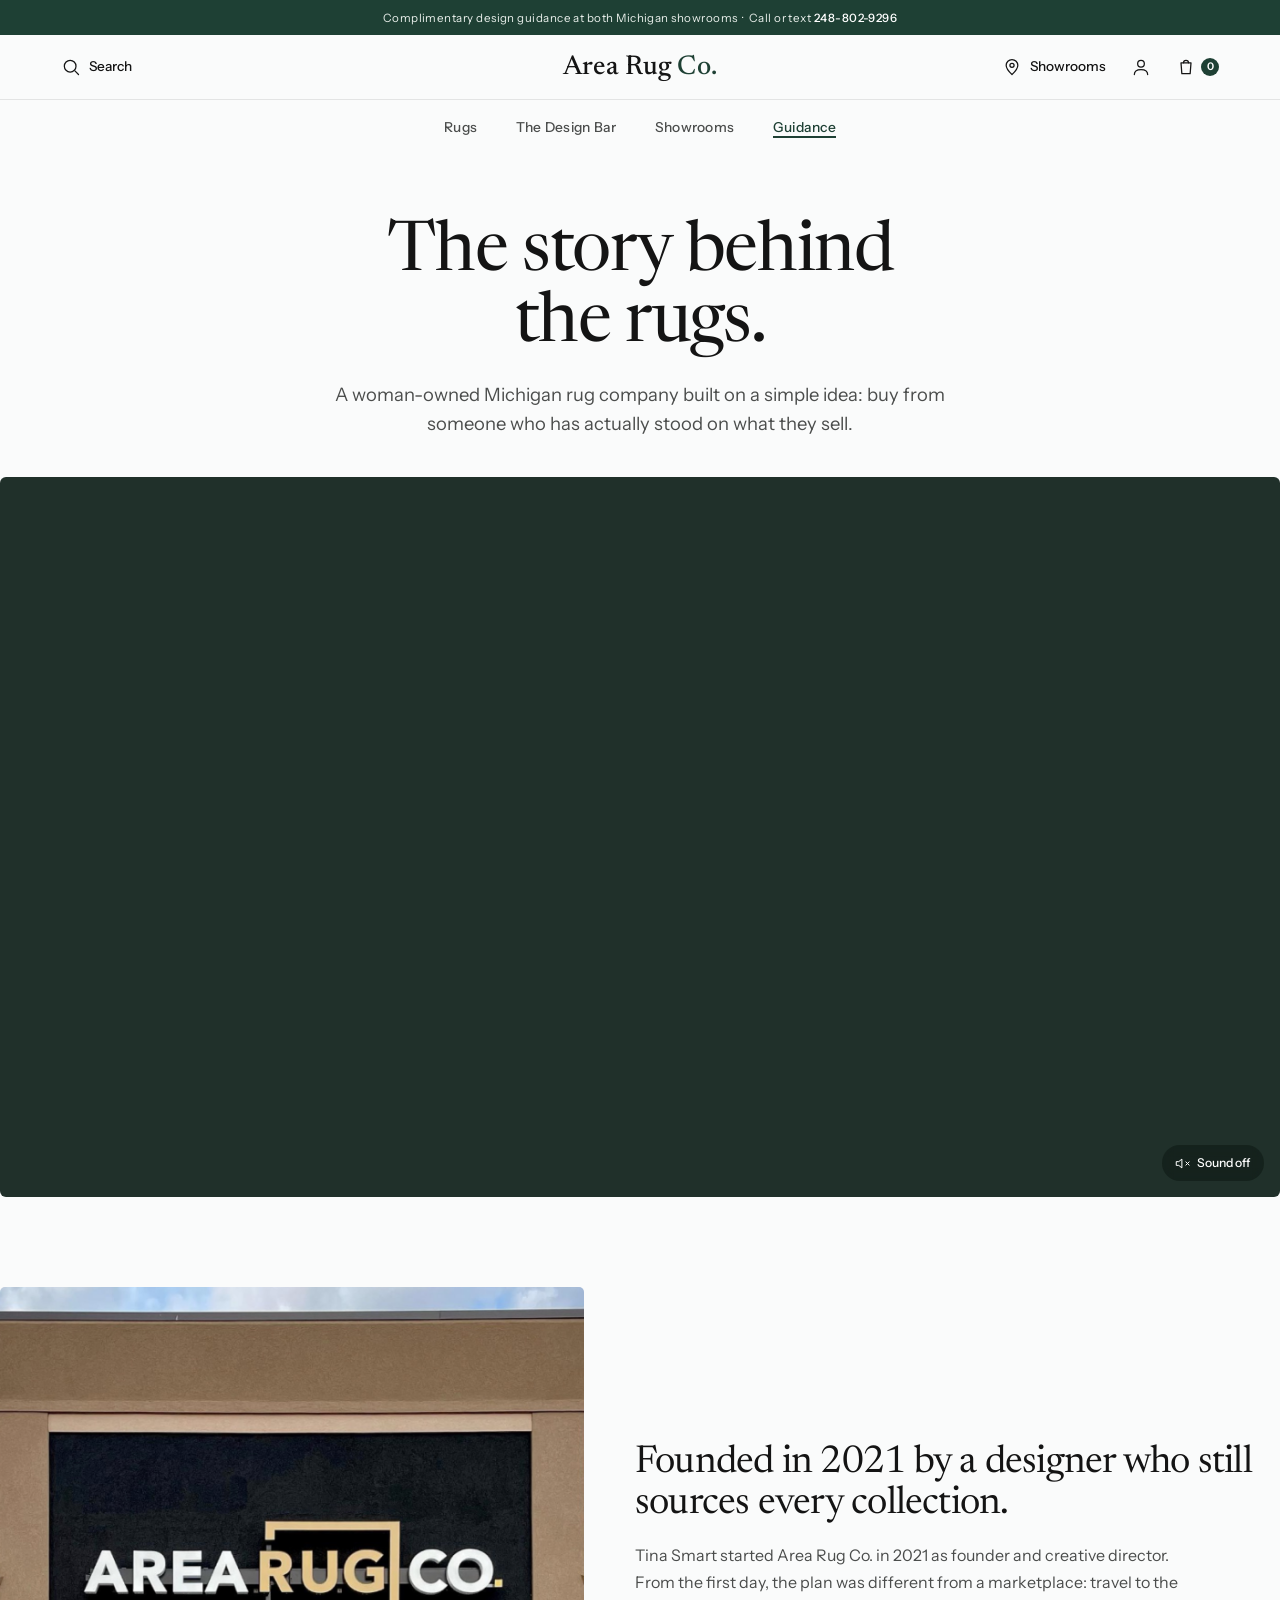
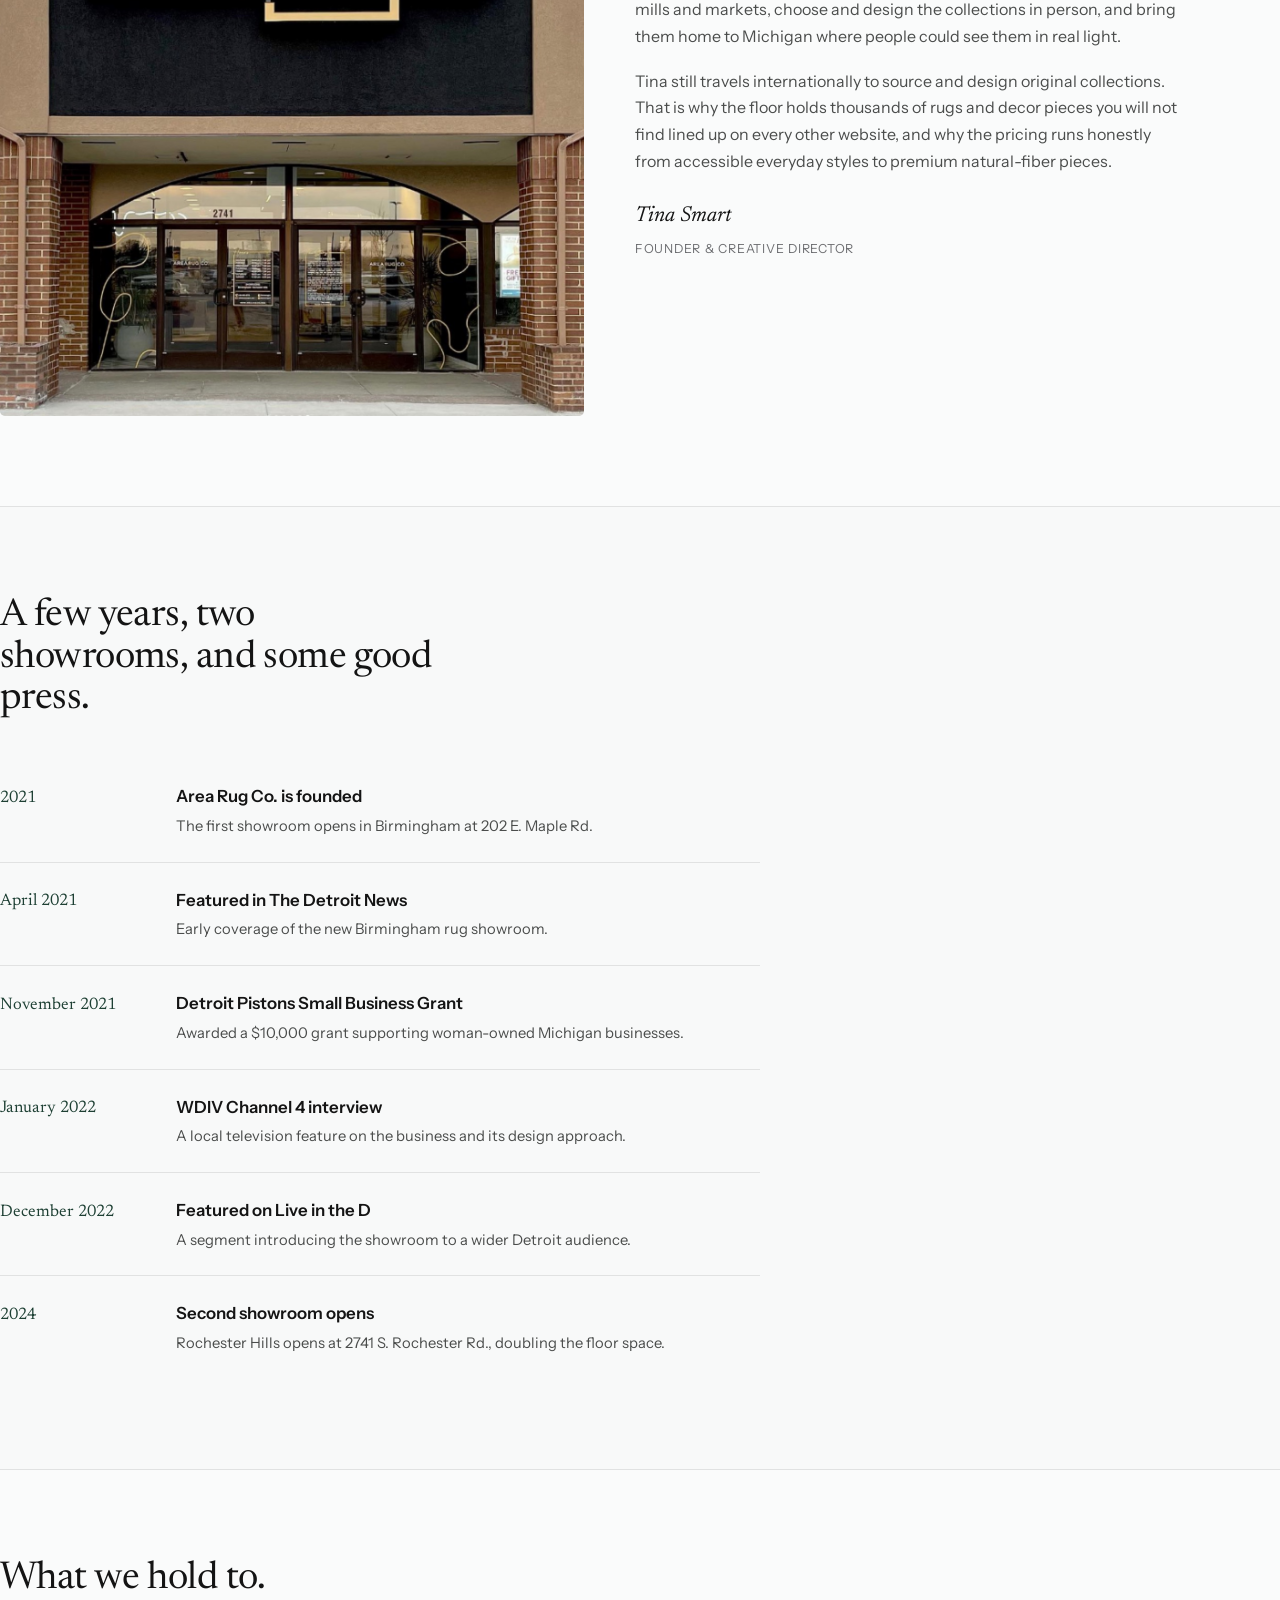
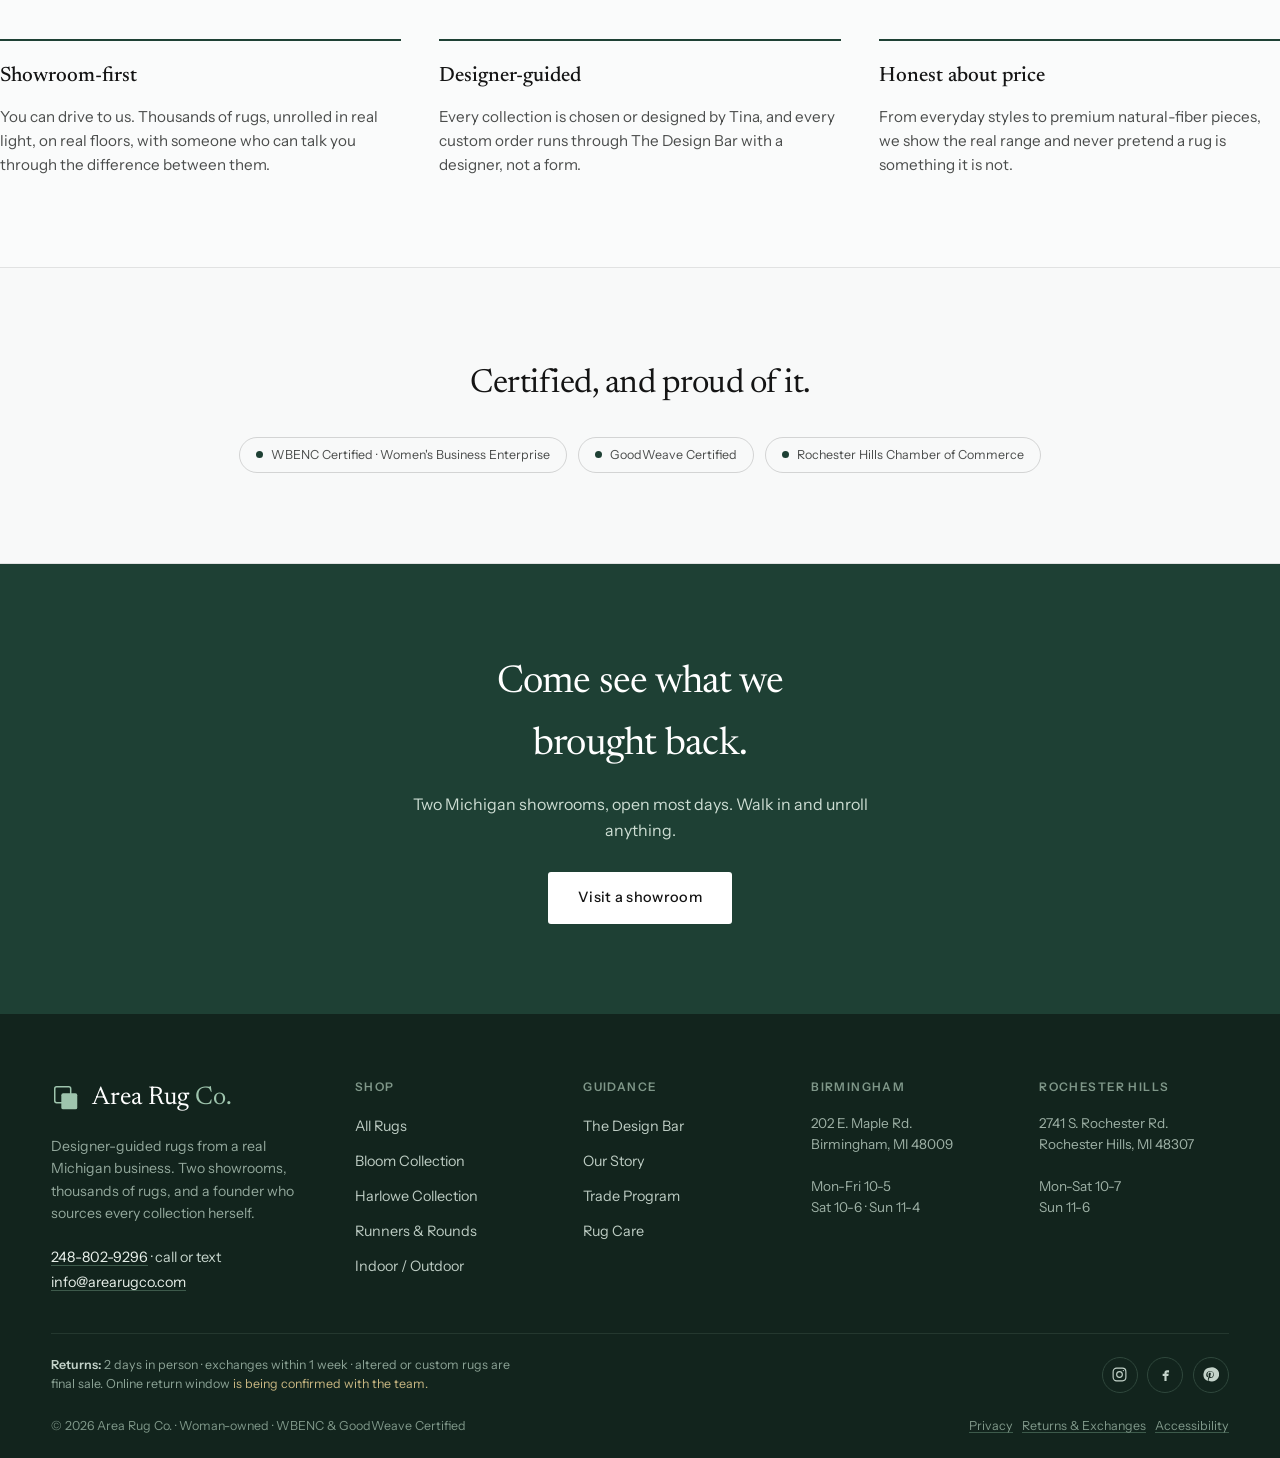
==== about.html @ 82db10f7 "Area Rug Co. website prototype: homepage, product, about, showrooms + cart drawer Co-Authored-By: Cl" ====
<!DOCTYPE html>
<html lang="en">
<head>
<meta charset="UTF-8" />
<meta name="viewport" content="width=device-width, initial-scale=1.0" />
<title>Our story · Area Rug Co.</title>
<meta name="description" content="Area Rug Co. was founded in 2021 by Tina Smart, who travels internationally to source and design original rug collections for two Michigan showrooms. Woman-owned, WBENC and GoodWeave certified." />
<link rel="preconnect" href="https://fonts.googleapis.com" />
<link rel="preconnect" href="https://fonts.gstatic.com" crossorigin />
<link href="https://fonts.googleapis.com/css2?family=Instrument+Sans:wght@400;500;600&family=Newsreader:ital,opsz,wght@0,6..72,300;0,6..72,400;0,6..72,500;1,6..72,400;1,6..72,500&display=swap" rel="stylesheet" />
<link rel="stylesheet" href="assets/site.css" />
<style>
.about-hero{ text-align:center; padding:clamp(2.5rem,5vw,4rem) 0 0; }
.about-hero h1{ font-family:var(--serif); font-weight:400; font-size:var(--fs-display); letter-spacing:-.02em; line-height:1.03; max-width:15ch; margin-inline:auto; }
.about-hero p{ color:var(--ink-70); font-size:1.15rem; margin:1.2rem auto 0; max-width:52ch; }
.about-hero-video{ position:relative; border-radius:6px; overflow:hidden; aspect-ratio:16/9; background:#20302a; margin-top:clamp(1.6rem,3vw,2.5rem); }
.about-hero-video video{ width:100%; height:100%; object-fit:cover; }
.story{ display:grid; grid-template-columns:.95fr 1.05fr; gap:clamp(1.5rem,4vw,4rem); align-items:center; }
.story-media{ border-radius:5px; overflow:hidden; aspect-ratio:4/5; background:var(--panel); }
.story-media img{ width:100%; height:100%; object-fit:cover; }
.story-copy h2{ font-family:var(--serif); font-weight:400; font-size:clamp(1.9rem,3vw,2.6rem); letter-spacing:-.02em; line-height:1.06; }
.story-copy p{ color:var(--ink-70); line-height:1.68; margin-top:1.1rem; max-width:50ch; }
.story-copy .sign{ font-family:var(--serif); font-style:italic; font-size:1.35rem; margin-top:1.5rem; }
.story-copy .sign small{ display:block; font-family:var(--sans); font-style:normal; font-size:.78rem; letter-spacing:.06em; text-transform:uppercase; color:var(--ink-55); margin-top:.35rem; }
.tl-section{ background:var(--paper); border-block:1px solid var(--rule); }
.timeline{ max-width:760px; }
.tl-item{ display:grid; grid-template-columns:150px 1fr; gap:1.6rem; padding:1.5rem 0; border-top:1px solid var(--rule); }
.tl-item:first-child{ border-top:0; }
.tl-date{ font-family:var(--serif); font-size:1.05rem; color:var(--accent); padding-top:.1rem; }
.tl-body h3{ font-size:1.05rem; font-weight:600; }
.tl-body p{ color:var(--ink-70); font-size:.92rem; margin-top:.3rem; line-height:1.55; }
.values{ display:grid; grid-template-columns:repeat(3,1fr); gap:clamp(1.5rem,3vw,3rem); }
.value h3{ font-family:var(--serif); font-weight:500; font-size:1.3rem; padding-top:1.2rem; border-top:2px solid var(--accent); }
.value p{ color:var(--ink-70); margin-top:.7rem; font-size:.95rem; line-height:1.6; }
.certs-band{ text-align:center; }
.certs-band h2{ font-family:var(--serif); font-weight:400; font-size:clamp(1.6rem,2.6vw,2.1rem); letter-spacing:-.015em; }
.about-cta{ background:var(--accent); color:#eaf0ec; text-align:center; }
.about-cta h2{ font-family:var(--serif); font-weight:400; color:#fff; font-size:clamp(1.9rem,3vw,2.6rem); letter-spacing:-.02em; max-width:18ch; margin:0 auto; }
.about-cta p{ color:#cdddd3; margin:1rem auto 1.8rem; max-width:44ch; }
@media (max-width:1000px){
  .story{ grid-template-columns:1fr; }
  .story-media{ aspect-ratio:16/11; }
  .values{ grid-template-columns:1fr; gap:1.8rem; }
  .tl-item{ grid-template-columns:110px 1fr; gap:1rem; }
}
</style>
</head>
<body>

<div class="util-bar">
  Complimentary design guidance at both Michigan showrooms &nbsp;·&nbsp; Call or text <strong>248-802-9296</strong>
</div>

<header class="site-header" id="header">
  <div class="header-inner">
    <div class="header-left">
      <button class="hamburger ico-btn" aria-label="Open menu" id="hamburger"><svg class="icon" viewBox="0 0 24 24"><path d="M3 6h18M3 12h18M3 18h18"/></svg></button>
      <button class="ico-btn" id="searchToggle" aria-label="Search"><svg class="icon" viewBox="0 0 24 24"><circle cx="11" cy="11" r="7"/><path d="M21 21l-4.3-4.3"/></svg><span class="lbl">Search</span></button>
    </div>
    <a href="index.html" class="wordmark">Area Rug&nbsp;<span class="co">Co.</span></a>
    <div class="header-right">
      <a href="showrooms.html" class="ico-btn" aria-label="Showrooms"><svg class="icon" viewBox="0 0 24 24"><path d="M12 21s-7-6.2-7-11a7 7 0 0114 0c0 4.8-7 11-7 11z"/><circle cx="12" cy="10" r="2.5"/></svg><span class="lbl">Showrooms</span></a>
      <button class="ico-btn" aria-label="Account"><svg class="icon" viewBox="0 0 24 24"><circle cx="12" cy="8" r="4"/><path d="M4 21c0-4 3.6-6 8-6s8 2 8 6"/></svg></button>
      <button class="ico-btn cart-btn" id="cartToggle" aria-label="Cart"><svg class="icon" viewBox="0 0 24 24"><path d="M6 7h12l-1 13H7L6 7z"/><path d="M9 7a3 3 0 016 0"/></svg><span class="count">0</span></button>
    </div>
  </div>
  <nav class="primary-nav" id="primaryNav" aria-label="Primary">
    <ul>
      <li><a href="product.html">Rugs</a></li>
      <li><a href="index.html#designbar">The Design Bar</a></li>
      <li><a href="showrooms.html">Showrooms</a></li>
      <li><a href="about.html" class="is-active">Guidance</a></li>
    </ul>
  </nav>
</header>

<!-- ===================== ABOUT HERO + BRAND STORY VIDEO ===================== -->
<section class="wrap about-hero">
  <h1>The story behind the rugs.</h1>
  <p>A woman-owned Michigan rug company built on a simple idea: buy from someone who has actually stood on what they sell.</p>
  <div class="about-hero-video reveal">
    <video src="assets/video/area-rug-co-main.mp4" autoplay muted loop playsinline id="storyVideo"></video>
    <button class="v-unmute" data-video="storyVideo">
      <svg viewBox="0 0 24 24"><path d="M11 5L6 9H2v6h4l5 4V5z"/><path d="M23 9l-6 6M17 9l6 6"/></svg>
      <span class="t">Sound off</span>
    </button>
  </div>
</section>

<!-- ===================== STORY ===================== -->
<section class="sec wrap">
  <div class="story">
    <div class="story-media reveal"><img src="assets/img/storefront-rochester.jpg" alt="The Area Rug Co. showroom in Rochester Hills" /></div>
    <div class="story-copy reveal">
      <h2>Founded in 2021 by a designer who still sources every collection.</h2>
      <p>Tina Smart started Area Rug Co. in 2021 as founder and creative director. From the first day, the plan was different from a marketplace: travel to the mills and markets, choose and design the collections in person, and bring them home to Michigan where people could see them in real light.</p>
      <p>Tina still travels internationally to source and design original collections. That is why the floor holds thousands of rugs and decor pieces you will not find lined up on every other website, and why the pricing runs honestly from accessible everyday styles to premium natural-fiber pieces.</p>
      <div class="sign">Tina Smart<small>Founder &amp; Creative Director</small></div>
    </div>
  </div>
</section>

<!-- ===================== TIMELINE ===================== -->
<section class="tl-section">
  <div class="wrap sec">
    <div class="sec-head reveal"><div><h2 class="serif">A few years, two showrooms, and some good press.</h2></div></div>
    <div class="timeline reveal">
      <div class="tl-item"><div class="tl-date">2021</div><div class="tl-body"><h3>Area Rug Co. is founded</h3><p>The first showroom opens in Birmingham at 202 E. Maple Rd.</p></div></div>
      <div class="tl-item"><div class="tl-date">April 2021</div><div class="tl-body"><h3>Featured in The Detroit News</h3><p>Early coverage of the new Birmingham rug showroom.</p></div></div>
      <div class="tl-item"><div class="tl-date">November 2021</div><div class="tl-body"><h3>Detroit Pistons Small Business Grant</h3><p>Awarded a $10,000 grant supporting woman-owned Michigan businesses.</p></div></div>
      <div class="tl-item"><div class="tl-date">January 2022</div><div class="tl-body"><h3>WDIV Channel 4 interview</h3><p>A local television feature on the business and its design approach.</p></div></div>
      <div class="tl-item"><div class="tl-date">December 2022</div><div class="tl-body"><h3>Featured on Live in the D</h3><p>A segment introducing the showroom to a wider Detroit audience.</p></div></div>
      <div class="tl-item"><div class="tl-date">2024</div><div class="tl-body"><h3>Second showroom opens</h3><p>Rochester Hills opens at 2741 S. Rochester Rd., doubling the floor space.</p></div></div>
    </div>
  </div>
</section>

<!-- ===================== VALUES ===================== -->
<section class="sec wrap">
  <div class="sec-head reveal"><div><h2 class="serif">What we hold to.</h2></div></div>
  <div class="values reveal">
    <div class="value">
      <h3>Showroom-first</h3>
      <p>You can drive to us. Thousands of rugs, unrolled in real light, on real floors, with someone who can talk you through the difference between them.</p>
    </div>
    <div class="value">
      <h3>Designer-guided</h3>
      <p>Every collection is chosen or designed by Tina, and every custom order runs through The Design Bar with a designer, not a form.</p>
    </div>
    <div class="value">
      <h3>Honest about price</h3>
      <p>From everyday styles to premium natural-fiber pieces, we show the real range and never pretend a rug is something it is not.</p>
    </div>
  </div>
</section>

<!-- ===================== CERTIFICATIONS ===================== -->
<section class="press">
  <div class="wrap sec certs-band">
    <h2 class="reveal">Certified, and proud of it.</h2>
    <div class="certs reveal" style="margin-top:1.6rem;">
      <span class="cert"><span class="dot"></span>WBENC Certified · Women's Business Enterprise</span>
      <span class="cert"><span class="dot"></span>GoodWeave Certified</span>
      <span class="cert"><span class="dot"></span>Rochester Hills Chamber of Commerce</span>
    </div>
  </div>
</section>

<!-- ===================== CTA ===================== -->
<section class="about-cta">
  <div class="wrap sec">
    <h2 class="reveal">Come see what we brought back.</h2>
    <p class="reveal">Two Michigan showrooms, open most days. Walk in and unroll anything.</p>
    <a href="showrooms.html" class="btn btn-onphoto reveal">Visit a showroom</a>
  </div>
</section>

<!-- ===================== FOOTER ===================== -->
<footer class="site-footer">
  <div class="wrap">
    <div class="foot-top">
      <div class="foot-brand">
        <div class="mark-lock">
          <svg width="30" height="30" viewBox="0 0 32 32" aria-hidden="true"><rect x="4" y="4" width="17" height="17" rx="2" fill="none" stroke="#9ec4ad" stroke-width="1.6"/><rect x="11" y="11" width="17" height="17" rx="2" fill="#9ec4ad"/></svg>
          <span class="fw">Area Rug <span class="co">Co.</span></span>
        </div>
        <p>Designer-guided rugs from a real Michigan business. Two showrooms, thousands of rugs, and a founder who sources every collection herself.</p>
        <div class="foot-contact">
          <a href="tel:2488029296">248-802-9296</a> · call or text<br />
          <a href="mailto:info@arearugco.com">info@arearugco.com</a>
        </div>
      </div>
      <div class="foot-col">
        <h4>Shop</h4>
        <ul>
          <li><a href="product.html">All Rugs</a></li>
          <li><a href="product.html">Bloom Collection</a></li>
          <li><a href="product.html">Harlowe Collection</a></li>
          <li><a href="product.html">Runners &amp; Rounds</a></li>
          <li><a href="product.html">Indoor / Outdoor</a></li>
        </ul>
      </div>
      <div class="foot-col">
        <h4>Guidance</h4>
        <ul>
          <li><a href="index.html#designbar">The Design Bar</a></li>
          <li><a href="about.html">Our Story</a></li>
          <li><a href="showrooms.html">Trade Program</a></li>
          <li><a href="product.html#care">Rug Care</a></li>
        </ul>
      </div>
      <div class="foot-col">
        <h4>Birmingham</h4>
        <p class="foot-addr">202 E. Maple Rd.<br />Birmingham, MI 48009<br /><br />Mon-Fri 10-5<br />Sat 10-6 · Sun 11-4</p>
      </div>
      <div class="foot-col">
        <h4>Rochester Hills</h4>
        <p class="foot-addr">2741 S. Rochester Rd.<br />Rochester Hills, MI 48307<br /><br />Mon-Sat 10-7<br />Sun 11-6</p>
      </div>
    </div>
    <div class="foot-bottom">
      <p class="foot-returns"><b style="color:#c4d3ca;font-weight:600;">Returns:</b> 2 days in person · exchanges within 1 week · altered or custom rugs are final sale. Online return window <span class="todo">is being confirmed with the team.</span></p>
      <div class="foot-social">
        <a href="#" aria-label="Instagram"><svg viewBox="0 0 24 24" fill="none" stroke="currentColor" stroke-width="1.6"><rect x="3" y="3" width="18" height="18" rx="5"/><circle cx="12" cy="12" r="4"/><circle cx="17.5" cy="6.5" r="1" fill="currentColor" stroke="none"/></svg></a>
        <a href="#" aria-label="Facebook"><svg viewBox="0 0 24 24" fill="currentColor"><path d="M14 9h3V6h-3c-2 0-3.5 1.5-3.5 3.5V11H8v3h2.5v7h3v-7H16l.5-3h-3V9.8c0-.5.3-.8.8-.8z"/></svg></a>
        <a href="#" aria-label="Pinterest"><svg viewBox="0 0 24 24" fill="currentColor"><path d="M12 2a10 10 0 00-3.6 19.3c-.1-.8-.1-2 0-2.9l1.2-5s-.3-.6-.3-1.5c0-1.4.8-2.4 1.8-2.4.9 0 1.3.6 1.3 1.4 0 .9-.5 2.1-.8 3.3-.2.9.5 1.7 1.4 1.7 1.7 0 2.9-2.2 2.9-4.7 0-1.9-1.3-3.4-3.7-3.4a4.3 4.3 0 00-4.5 4.3c0 .9.3 1.5.7 2 .2.2.2.3.1.5l-.2.9c-.1.3-.3.4-.6.2-1.1-.5-1.7-1.9-1.7-3.1 0-2.5 1.9-5.5 5.7-5.5 3 0 5 2.2 5 4.6 0 3.1-1.7 5.4-4.3 5.4-.9 0-1.7-.5-1.9-1l-.5 2c-.2.8-.7 1.7-1 2.2A10 10 0 1012 2z"/></svg></a>
      </div>
    </div>
    <div class="foot-bottom" style="border-top:0;padding-top:0;">
      <p class="foot-legal">© 2026 Area Rug Co. · Woman-owned · WBENC &amp; GoodWeave Certified</p>
      <p class="foot-legal"><a href="#" style="box-shadow:inset 0 -1px 0 #3d5a4b;">Privacy</a> &nbsp; <a href="#" style="box-shadow:inset 0 -1px 0 #3d5a4b;">Returns &amp; Exchanges</a> &nbsp; <a href="#" style="box-shadow:inset 0 -1px 0 #3d5a4b;">Accessibility</a></p>
    </div>
  </div>
</footer>

<div class="search-bar" id="searchBar">
  <div class="search-inner">
    <svg class="icon" viewBox="0 0 24 24" style="width:24px;height:24px;"><circle cx="11" cy="11" r="7"/><path d="M21 21l-4.3-4.3"/></svg>
    <input type="search" placeholder="Search rugs, collections, sizes…" id="searchInput" />
    <button class="ico-btn" id="searchClose" aria-label="Close search"><svg class="icon" viewBox="0 0 24 24"><path d="M6 6l12 12M18 6L6 18"/></svg></button>
  </div>
</div>

<div class="overlay" id="overlay"></div>
<aside class="drawer" id="cartDrawer" aria-label="Cart">
  <div class="drawer-head">
    <h3>Your cart</h3>
    <button class="drawer-close" id="cartClose" aria-label="Close cart"><svg class="icon" viewBox="0 0 24 24"><path d="M6 6l12 12M18 6L6 18"/></svg></button>
  </div>
  <div class="drawer-body" id="cartBody">
    <div class="drawer-empty">
      <svg viewBox="0 0 24 24"><path d="M6 7h12l-1 13H7L6 7z"/><path d="M9 7a3 3 0 016 0"/></svg>
      <p>Your cart is empty.<br />Add a sample or start with the Design Bar.</p>
      <a href="product.html" class="btn btn-primary">Shop rugs</a>
    </div>
  </div>
</aside>

<script>
const header = document.getElementById('header');
addEventListener('scroll', () => header.classList.toggle('scrolled', scrollY > 8), { passive:true });

const reveals = document.querySelectorAll('.reveal');
if ('IntersectionObserver' in window) {
  const io = new IntersectionObserver((entries) => { entries.forEach(e => { if (e.isIntersecting){ e.target.classList.add('in'); io.unobserve(e.target); } }); }, { threshold:0.1, rootMargin:'0px 0px -6% 0px' });
  reveals.forEach(el => io.observe(el));
  setTimeout(() => reveals.forEach(el => el.classList.add('in')), 3500);
} else { reveals.forEach(el => el.classList.add('in')); }

document.querySelectorAll('.v-unmute').forEach(btn => {
  const vid = document.getElementById(btn.dataset.video);
  const label = btn.querySelector('.t');
  btn.addEventListener('click', () => {
    vid.muted = !vid.muted; if (!vid.muted) vid.play();
    label.textContent = vid.muted ? 'Sound off' : 'Sound on';
    btn.querySelector('svg').innerHTML = vid.muted
      ? '<path d="M11 5L6 9H2v6h4l5 4V5z"/><path d="M23 9l-6 6M17 9l6 6"/>'
      : '<path d="M11 5L6 9H2v6h4l5 4V5z"/><path d="M15.5 8.5a5 5 0 010 7M19 5a9 9 0 010 14"/>';
  });
});

const overlay = document.getElementById('overlay');
const cart = document.getElementById('cartDrawer');
const openCart = () => { cart.classList.add('open'); overlay.classList.add('open'); document.body.style.overflow='hidden'; };
const closeAll = () => { cart.classList.remove('open'); overlay.classList.remove('open'); document.body.style.overflow=''; };
document.getElementById('cartToggle').addEventListener('click', openCart);
document.getElementById('cartClose').addEventListener('click', closeAll);
overlay.addEventListener('click', closeAll);

const searchBar = document.getElementById('searchBar');
document.getElementById('searchToggle').addEventListener('click', () => { searchBar.classList.add('open'); setTimeout(()=>document.getElementById('searchInput').focus(),120); });
document.getElementById('searchClose').addEventListener('click', () => searchBar.classList.remove('open'));

const nav = document.getElementById('primaryNav');
document.getElementById('hamburger').addEventListener('click', () => nav.classList.toggle('open'));
nav.querySelectorAll('a').forEach(a => a.addEventListener('click', () => nav.classList.remove('open')));
addEventListener('keydown', e => { if (e.key === 'Escape'){ closeAll(); searchBar.classList.remove('open'); nav.classList.remove('open'); } });
</script>
</body>
</html>
---- assets/site.css ----
/* ============================================================
   AREA RUG CO. homepage prototype
   Structure cloned from ernestarugs.com; brand skin is pine green
   + Area Rug Co. real content. Static prototype (Shopify rebuild).
   ============================================================ */

:root{
  --primary: 20 20 20;            /* near-black text */
  --contrast: 250 250 249;
  --bg: #fafbfb;                  /* page ground */
  --paper: #f8f9f9;              /* alt section ground (vintagewhite) */
  --panel: #f0f5f7;              /* cool tinted panel */

  --accent: #1e4034;             /* PINE GREEN, the one locked accent */
  --accent-hover: #294f40;
  --accent-deep: #16302769;
  --accent-tint: #eef2ef;        /* pale pine wash */
  --accent-tint-2:#e4ebe6;

  --ink: #141414;
  --ink-80: #141414cc;
  --ink-70: #4b4d4c;
  --ink-55: #6d6e71;             /* muted meta */
  --rule: rgba(20,20,20,.10);
  --rule-2: rgba(20,20,20,.16);

  --serif: 'Newsreader', 'Iowan Old Style', Georgia, serif;
  --sans: 'Instrument Sans', -apple-system, BlinkMacSystemFont, 'Segoe UI', Roboto, sans-serif;

  --fs-fine: .75rem;
  --fs-copy: 1rem;
  --fs-lead: 1.125rem;
  --fs-heading: clamp(1.75rem, 3vw, 2.4rem);
  --fs-display: clamp(2.6rem, 5.4vw, 4.4rem);

  --nav-h: 4rem;
  --maxw: 1340px;
  --gut: clamp(1.15rem, 4vw, 3.25rem);
  --sec-y: clamp(3.5rem, 7vw, 6.5rem);
  --ease: cubic-bezier(.22,.61,.36,1);
}

*,*::before,*::after{ box-sizing:border-box; }
html{ -webkit-text-size-adjust:100%; scroll-behavior:smooth; }
body{
  margin:0;
  background:var(--bg);
  color:var(--ink);
  font-family:var(--sans);
  font-size:var(--fs-copy);
  line-height:1.6;
  -webkit-font-smoothing:antialiased;
  -moz-osx-font-smoothing:grayscale;
  overflow-x:hidden;
}
img,video{ display:block; max-width:100%; }
a{ color:inherit; text-decoration:none; }
button{ font:inherit; color:inherit; cursor:pointer; border:0; background:none; }
h1,h2,h3,p{ margin:0; }
::selection{ background:var(--accent); color:#fff; }
:focus-visible{ outline:2px solid var(--accent); outline-offset:3px; border-radius:2px; }
::-webkit-scrollbar{ width:11px; height:11px; }
::-webkit-scrollbar-thumb{ background:#c7cdca; border-radius:99px; border:3px solid var(--bg); }
::-webkit-scrollbar-thumb:hover{ background:var(--accent); }

.wrap{ width:100%; max-width:var(--maxw); margin-inline:auto; padding-inline:var(--gut); }
.serif{ font-family:var(--serif); font-weight:400; letter-spacing:-.01em; }
.muted{ color:var(--ink-55); }
.icon{ width:20px; height:20px; stroke:currentColor; stroke-width:1.5; fill:none; stroke-linecap:round; stroke-linejoin:round; }
.icon-sm{ width:16px; height:16px; }

/* ---------- Buttons ---------- */
.btn{
  display:inline-flex; align-items:center; justify-content:center; gap:.55rem;
  height:52px; padding:0 1.9rem;
  font-family:var(--sans); font-size:.9rem; font-weight:500; letter-spacing:.02em;
  border-radius:3px; transition:background .2s var(--ease), color .2s var(--ease), border-color .2s var(--ease), transform .12s var(--ease);
  white-space:nowrap;
}
.btn:active{ transform:translateY(1px); }
.btn-primary{ background:var(--accent); color:#f6f8f6; }
.btn-primary:hover{ background:var(--accent-hover); }
.btn-outline{ background:transparent; color:var(--ink); box-shadow:inset 0 0 0 1px var(--rule-2); }
.btn-outline:hover{ box-shadow:inset 0 0 0 1px var(--accent); color:var(--accent); }
.btn-onphoto{ background:#fff; color:var(--ink); }
.btn-onphoto:hover{ background:#f0f0ee; }
.btn-ghostphoto{ background:transparent; color:#fff; box-shadow:inset 0 0 0 1px rgba(255,255,255,.7); }
.btn-ghostphoto:hover{ background:rgba(255,255,255,.12); box-shadow:inset 0 0 0 1px #fff; }
.link-underline{
  display:inline-flex; align-items:center; gap:.4rem;
  font-weight:500; font-size:.9rem; color:var(--accent);
  padding-bottom:2px; box-shadow:inset 0 -1px 0 var(--accent); transition:gap .2s var(--ease);
}
.link-underline:hover{ gap:.7rem; }
.link-underline svg{ width:15px; height:15px; stroke:currentColor; stroke-width:1.6; fill:none; }

/* ---------- Utility bar ---------- */
.util-bar{
  background:var(--accent); color:#e9efeb;
  font-size:.72rem; letter-spacing:.04em; text-align:center;
  padding:.6rem var(--gut); line-height:1.4;
}
.util-bar strong{ color:#fff; font-weight:500; }
.util-bar a{ color:#fff; box-shadow:inset 0 -1px 0 rgba(255,255,255,.5); }

/* ---------- Header ---------- */
.site-header{ position:sticky; top:0; z-index:60; background:var(--bg); border-bottom:1px solid transparent; transition:box-shadow .25s var(--ease), border-color .25s var(--ease); }
.site-header.scrolled{ border-color:var(--rule); box-shadow:0 6px 24px -18px rgba(20,20,20,.5); }
.header-inner{
  display:grid; grid-template-columns:1fr auto 1fr; align-items:center;
  height:var(--nav-h); max-width:var(--maxw); margin-inline:auto; padding-inline:var(--gut);
}
.header-left,.header-right{ display:flex; align-items:center; }
.header-right{ justify-content:flex-end; gap:.35rem; }
.ico-btn{ display:inline-flex; align-items:center; gap:.5rem; padding:.55rem .6rem; border-radius:3px; color:var(--ink); font-size:.85rem; transition:background .18s var(--ease); }
.ico-btn:hover{ background:var(--accent-tint); }
.ico-btn .lbl{ font-weight:500; }
.cart-btn .count{
  min-width:18px; height:18px; padding:0 4px; border-radius:99px; background:var(--accent); color:#fff;
  font-size:.66rem; font-weight:600; display:inline-flex; align-items:center; justify-content:center; margin-left:-.15rem;
}
.wordmark{
  font-family:var(--serif); font-weight:500; letter-spacing:.005em;
  font-size:clamp(1.4rem, 2.2vw, 1.7rem); text-align:center; color:var(--ink); white-space:nowrap;
}
.wordmark .co{ color:var(--accent); }
.hamburger{ display:none; }

/* primary nav row */
.primary-nav{ border-top:1px solid var(--rule); }
.primary-nav ul{
  display:flex; justify-content:center; gap:clamp(1.4rem,3vw,2.9rem);
  list-style:none; margin:0; padding:.85rem var(--gut); max-width:var(--maxw); margin-inline:auto;
}
.primary-nav a{
  font-size:.86rem; font-weight:500; letter-spacing:.02em; color:var(--ink-70);
  padding-bottom:3px; position:relative; transition:color .18s var(--ease);
}
.primary-nav a::after{ content:""; position:absolute; left:0; right:100%; bottom:0; height:1.5px; background:var(--accent); transition:right .25s var(--ease); }
.primary-nav a:hover{ color:var(--accent); }
.primary-nav a:hover::after{ right:0; }
.primary-nav .is-active{ color:var(--accent); }
.primary-nav .is-active::after{ right:0; }

/* value strip */
.value-strip{ background:var(--paper); border-top:1px solid var(--rule); border-bottom:1px solid var(--rule); }
.value-strip p{ text-align:center; font-size:.76rem; letter-spacing:.06em; text-transform:uppercase; color:var(--ink-55); padding:.7rem var(--gut); }
.value-strip .dot{ color:var(--accent); margin:0 .5rem; }

/* ---------- Hero ---------- */
.hero{ position:relative; }
.hero-media{ position:relative; height:clamp(32rem, 84vh, 52rem); overflow:hidden; background:#20302a; }
.hero-media img{ width:100%; height:100%; object-fit:cover; object-position:center 55%; }
.hero-scrim{ position:absolute; inset:0; background:linear-gradient(90deg, rgba(14,24,20,.74) 0%, rgba(14,24,20,.46) 40%, rgba(14,24,20,.06) 72%); }
.hero-scrim.bottom{ background:linear-gradient(0deg, rgba(14,24,20,.6) 0%, rgba(14,24,20,0) 46%); }
.hero-content{ position:absolute; inset:0; display:flex; align-items:flex-end; }
.hero-inner{ max-width:var(--maxw); margin-inline:auto; width:100%; padding:var(--gut); padding-bottom:clamp(2.2rem,5vw,4rem); }
.hero h1{
  font-family:var(--serif); font-weight:400; color:#fff; font-size:var(--fs-display);
  line-height:1.02; letter-spacing:-.02em; max-width:15ch; text-wrap:balance;
}
.hero .sub{ color:#eef1ef; font-size:clamp(1rem,1.4vw,1.18rem); line-height:1.5; max-width:44ch; margin-top:1.15rem; }
.hero-ctas{ display:flex; flex-wrap:wrap; gap:.75rem; margin-top:1.9rem; }

/* ---------- Category shortcut row ---------- */
.cats{ padding:clamp(2rem,4vw,3.25rem) 0 clamp(1rem,2vw,1.5rem); }
.cats-track{ display:grid; grid-auto-flow:column; grid-auto-columns:minmax(150px,1fr); gap:clamp(.8rem,1.6vw,1.4rem); overflow-x:auto; scroll-snap-type:x mandatory; padding-bottom:.5rem; scrollbar-width:thin; }
.cat{ scroll-snap-align:start; }
.cat-thumb{ aspect-ratio:4/5; border-radius:4px; overflow:hidden; background:var(--accent-tint); position:relative; }
.cat-thumb img{ width:100%; height:100%; object-fit:cover; transition:transform .5s var(--ease); }
.cat:hover .cat-thumb img{ transform:scale(1.045); }
.cat-name{ margin-top:.7rem; font-size:.9rem; font-weight:500; letter-spacing:.01em; }
.cat-name .arrow{ color:var(--accent); margin-left:.25rem; opacity:0; transition:opacity .2s var(--ease),margin .2s var(--ease); }
.cat:hover .cat-name .arrow{ opacity:1; margin-left:.4rem; }

/* placeholder tile (product photography pending from client) */
.ph{ position:relative; background:
     radial-gradient(120% 120% at 50% 18%, #f3f6f3 0%, var(--accent-tint) 62%, var(--accent-tint-2) 100%);
     display:flex; flex-direction:column; align-items:center; justify-content:center; gap:.5rem; color:var(--accent); text-align:center; padding:1rem; }
.ph svg{ width:34px; height:34px; stroke:var(--accent); stroke-width:1.3; fill:none; opacity:.7; }
.ph .ph-lbl{ font-size:.62rem; letter-spacing:.14em; text-transform:uppercase; color:#7c8f85; }

/* ---------- Section heading pattern ---------- */
.sec{ padding:var(--sec-y) 0; }
.sec-head{ display:flex; align-items:flex-end; justify-content:space-between; gap:1.5rem; margin-bottom:clamp(1.6rem,3vw,2.5rem); flex-wrap:wrap; }
.sec-head h2{ font-family:var(--serif); font-weight:400; font-size:var(--fs-heading); line-height:1.08; letter-spacing:-.015em; max-width:20ch; }
.sec-head .sub{ color:var(--ink-55); font-size:.92rem; margin-top:.5rem; max-width:46ch; }

/* ---------- Trust video ---------- */
.trust{ background:var(--paper); border-block:1px solid var(--rule); }
.trust-grid{ display:grid; grid-template-columns:1fr 1.15fr; gap:clamp(1.5rem,4vw,3.5rem); align-items:center; }
.trust-copy h2{ font-family:var(--serif); font-weight:400; font-size:clamp(1.9rem,3.2vw,2.7rem); line-height:1.06; letter-spacing:-.02em; max-width:16ch; }
.trust-copy p{ color:var(--ink-70); font-size:1.05rem; line-height:1.6; margin-top:1.15rem; max-width:44ch; }
.trust-copy .stat-row{ display:flex; gap:2.4rem; margin:1.9rem 0; }
.trust-copy .stat b{ display:block; font-family:var(--serif); font-size:1.9rem; color:var(--accent); line-height:1; }
.trust-copy .stat span{ font-size:.82rem; color:var(--ink-55); }
.video-frame{ position:relative; border-radius:5px; overflow:hidden; background:#20302a; aspect-ratio:16/10; }
.video-frame video{ width:100%; height:100%; object-fit:cover; }
.v-unmute{ position:absolute; right:1rem; bottom:1rem; display:inline-flex; align-items:center; gap:.45rem;
  background:rgba(16,26,22,.62); color:#fff; padding:.5rem .85rem; border-radius:99px; font-size:.76rem; font-weight:500;
  backdrop-filter:blur(6px); transition:background .18s var(--ease); }
.v-unmute:hover{ background:rgba(16,26,22,.85); }
.v-unmute svg{ width:15px; height:15px; stroke:#fff; stroke-width:1.6; fill:none; }

/* ---------- About ---------- */
.about-grid{ display:grid; grid-template-columns:1.05fr .95fr; gap:clamp(1.5rem,4vw,4rem); align-items:center; }
.about-media{ border-radius:5px; overflow:hidden; aspect-ratio:5/6; background:var(--panel); }
.about-media img{ width:100%; height:100%; object-fit:cover; }
.about-copy .kicker-founder{ font-size:.78rem; letter-spacing:.14em; text-transform:uppercase; color:var(--accent); margin-bottom:1rem; }
.about-copy h2{ font-family:var(--serif); font-weight:400; font-size:clamp(2rem,3.4vw,2.9rem); line-height:1.05; letter-spacing:-.02em; }
.about-copy p{ color:var(--ink-70); font-size:1.06rem; line-height:1.66; margin-top:1.2rem; max-width:48ch; }
.about-copy .sign{ font-family:var(--serif); font-style:italic; font-size:1.3rem; color:var(--ink); margin-top:1.4rem; }
.about-copy .sign small{ display:block; font-family:var(--sans); font-style:normal; font-size:.78rem; letter-spacing:.06em; text-transform:uppercase; color:var(--ink-55); margin-top:.35rem; }
.about-copy .cta{ margin-top:1.9rem; }

/* ---------- Products ---------- */
.prod-grid{ display:grid; grid-template-columns:repeat(4,1fr); gap:clamp(1rem,1.8vw,1.6rem); }
.card{ display:block; color:inherit; }
.card-media{ position:relative; aspect-ratio:1/1; border-radius:4px; overflow:hidden; background:var(--accent-tint); }
.card-media .ph{ position:absolute; inset:0; }
.card-media .sample{ position:absolute; left:.7rem; top:.7rem; background:#fff; color:var(--accent); font-size:.64rem; font-weight:600; letter-spacing:.08em; text-transform:uppercase; padding:.32rem .55rem; border-radius:3px; }
.card-add{ position:absolute; left:.7rem; right:.7rem; bottom:.7rem; height:40px; background:#fff; color:var(--ink); border-radius:3px; font-size:.82rem; font-weight:500; display:flex; align-items:center; justify-content:center; gap:.4rem; opacity:0; transform:translateY(6px); transition:opacity .2s var(--ease),transform .2s var(--ease),background .18s var(--ease); }
.card-add:hover{ background:var(--accent); color:#fff; }
.card:hover .card-add{ opacity:1; transform:translateY(0); }
.card-name{ margin-top:.85rem; font-size:.95rem; font-weight:500; }
.card-meta{ font-size:.82rem; color:var(--ink-55); margin-top:.15rem; }
.card-price{ margin-top:.35rem; font-size:.9rem; }
.card-price .now{ font-weight:600; color:var(--ink); }
.card-price .was{ color:var(--ink-55); text-decoration:line-through; margin-left:.45rem; font-size:.82rem; }
.card-price .save{ color:var(--accent); margin-left:.45rem; font-size:.78rem; font-weight:600; }

/* ---------- Design Bar ---------- */
.designbar{ background:var(--accent); color:#eaf0ec; }
.db-grid{ display:grid; grid-template-columns:1.1fr .9fr; gap:clamp(1.5rem,4vw,3.5rem); align-items:center; }
.db-video{ border-radius:5px; overflow:hidden; aspect-ratio:4/3; position:relative; background:#16302a; }
.db-video video{ width:100%; height:100%; object-fit:cover; }
.db-copy h2{ font-family:var(--serif); font-weight:400; color:#fff; font-size:clamp(2.1rem,3.6vw,3rem); line-height:1.04; letter-spacing:-.02em; }
.db-copy .lead{ color:#cdddd3; font-size:1.15rem; margin-top:1rem; }
.db-copy p{ color:#b9cdc2; font-size:1rem; line-height:1.65; margin-top:1.1rem; max-width:46ch; }
.db-steps{ display:flex; gap:1.5rem; margin:1.7rem 0; flex-wrap:wrap; }
.db-step{ font-size:.86rem; color:#dbe7e0; }
.db-step b{ display:block; font-family:var(--serif); font-size:1.4rem; color:#fff; }
.db-copy .btn-onphoto{ margin-top:.4rem; }
.db-video .v-unmute{ background:rgba(0,0,0,.4); }

/* ---------- Showrooms ---------- */
.show-grid{ display:grid; grid-template-columns:1.1fr .9fr; gap:clamp(1.5rem,4vw,3.5rem); align-items:stretch; }
.show-media{ border-radius:5px; overflow:hidden; background:var(--panel); min-height:340px; }
.show-media img{ width:100%; height:100%; object-fit:cover; }
.show-cards{ display:flex; flex-direction:column; justify-content:center; gap:1.1rem; }
.show-card{ border:1px solid var(--rule); border-radius:5px; padding:1.4rem 1.5rem; background:#fff; }
.show-card .top{ display:flex; align-items:baseline; justify-content:space-between; gap:1rem; }
.show-card h3{ font-family:var(--serif); font-weight:500; font-size:1.35rem; }
.show-card .since{ font-size:.72rem; letter-spacing:.1em; text-transform:uppercase; color:var(--accent); }
.show-card .addr{ font-size:.92rem; color:var(--ink-70); margin-top:.5rem; }
.show-card .hours{ font-size:.82rem; color:var(--ink-55); margin-top:.7rem; line-height:1.5; }
.show-card .note{ font-size:.78rem; color:var(--ink-55); margin-top:.6rem; }
.show-actions{ display:flex; gap:1.2rem; align-items:center; margin-top:.4rem; }

/* ---------- Press / credibility ---------- */
.press{ background:var(--paper); border-block:1px solid var(--rule); text-align:center; }
.press .eyebrow{ font-size:.74rem; letter-spacing:.16em; text-transform:uppercase; color:var(--ink-55); }
.press-logos{ display:flex; flex-wrap:wrap; align-items:center; justify-content:center; gap:clamp(1.2rem,4vw,3rem); margin-top:1.5rem; }
.press-logos span{ font-family:var(--serif); font-size:clamp(1.05rem,1.8vw,1.4rem); color:var(--ink-70); }
.press-grant{ font-size:.9rem; color:var(--ink-55); margin-top:1.5rem; }
.press-grant b{ color:var(--accent); font-weight:600; }
.certs{ display:flex; flex-wrap:wrap; justify-content:center; gap:.7rem; margin-top:1.9rem; }
.cert{ display:inline-flex; align-items:center; gap:.5rem; font-size:.78rem; color:var(--ink-70); border:1px solid var(--rule-2); border-radius:99px; padding:.45rem 1rem; }
.cert .dot{ width:7px; height:7px; border-radius:99px; background:var(--accent); }

/* ---------- Gallery ---------- */
.gallery-grid{ display:grid; grid-template-columns:repeat(4,1fr); grid-auto-rows:220px; gap:clamp(.6rem,1.2vw,1rem); }
.gcell{ border-radius:4px; overflow:hidden; background:var(--panel); }
.gcell img{ width:100%; height:100%; object-fit:cover; transition:transform .6s var(--ease); }
.gcell:hover img{ transform:scale(1.05); }
.gcell.tall{ grid-row:span 2; }
.gcell.wide{ grid-column:span 2; }

/* ---------- Newsletter ---------- */
.news{ background:var(--accent-tint); }
.news-inner{ display:grid; grid-template-columns:1fr auto; gap:2rem; align-items:center; }
.news h2{ font-family:var(--serif); font-weight:400; font-size:clamp(1.7rem,2.8vw,2.3rem); letter-spacing:-.015em; }
.news p{ color:var(--ink-70); margin-top:.5rem; font-size:.98rem; max-width:42ch; }
.news form{ display:flex; gap:.6rem; }
.news input{ height:52px; width:min(340px,60vw); border:1px solid var(--rule-2); background:#fff; border-radius:3px; padding:0 1rem; font:inherit; }
.news input:focus{ outline:none; border-color:var(--accent); }

/* ---------- Footer ---------- */
.site-footer{ background:#12241d; color:#c4d3ca; }
.foot-top{ display:grid; grid-template-columns:1.4fr repeat(4,1fr); gap:2rem clamp(1.5rem,3vw,2.5rem); padding:clamp(3rem,5vw,4.5rem) 0 clamp(2rem,3vw,3rem); }
.foot-brand .mark-lock{ display:flex; align-items:center; gap:.7rem; }
.foot-brand .fw{ font-family:var(--serif); font-size:1.6rem; color:#fff; }
.foot-brand .fw .co{ color:#9ec4ad; }
.foot-brand p{ font-size:.88rem; line-height:1.6; color:#93a89c; margin-top:1rem; max-width:34ch; }
.foot-contact{ margin-top:1.3rem; font-size:.9rem; line-height:1.7; }
.foot-contact a{ color:#e7efe9; box-shadow:inset 0 -1px 0 #3d5a4b; }
.foot-col h4{ font-size:.74rem; letter-spacing:.12em; text-transform:uppercase; color:#7f9789; font-weight:600; margin:0 0 1rem; }
.foot-col ul{ list-style:none; margin:0; padding:0; display:flex; flex-direction:column; gap:.6rem; }
.foot-col a{ font-size:.9rem; color:#bdccc3; transition:color .16s var(--ease); }
.foot-col a:hover{ color:#fff; }
.foot-addr{ font-size:.85rem; color:#9db0a5; line-height:1.55; }
.foot-bottom{ border-top:1px solid #24382f; padding:1.4rem 0; display:flex; align-items:center; justify-content:space-between; gap:1rem; flex-wrap:wrap; }
.foot-returns{ font-size:.78rem; color:#8ba295; max-width:60ch; line-height:1.5; }
.foot-returns .todo{ color:#c9b782; }
.foot-legal{ font-size:.78rem; color:#7f9789; }
.foot-social{ display:flex; gap:.6rem; }
.foot-social a{ width:36px; height:36px; border:1px solid #2f473c; border-radius:99px; display:inline-flex; align-items:center; justify-content:center; color:#c4d3ca; transition:background .16s var(--ease),color .16s; }
.foot-social a:hover{ background:#fff; color:#12241d; }
.foot-social svg{ width:17px; height:17px; }

/* ---------- Cart drawer / search / mobile ---------- */
.overlay{ position:fixed; inset:0; background:rgba(16,26,22,.5); opacity:0; visibility:hidden; transition:opacity .28s var(--ease),visibility .28s; z-index:90; }
.overlay.open{ opacity:1; visibility:visible; }
.drawer{ position:fixed; top:0; right:0; height:100%; width:min(420px,92vw); background:var(--bg); z-index:100; transform:translateX(100%); transition:transform .32s var(--ease); display:flex; flex-direction:column; }
.drawer.open{ transform:translateX(0); }
.drawer-head{ display:flex; align-items:center; justify-content:space-between; padding:1.3rem var(--gut); border-bottom:1px solid var(--rule); }
.drawer-head h3{ font-family:var(--serif); font-size:1.3rem; font-weight:500; }
.drawer-close{ padding:.4rem; border-radius:3px; }
.drawer-close:hover{ background:var(--accent-tint); }
.drawer-body{ flex:1; display:flex; flex-direction:column; min-height:0; }
.drawer-empty{ flex:1; display:flex; flex-direction:column; align-items:center; justify-content:center; text-align:center; gap:1rem; padding:2rem; }
/* filled cart */
.cart-items{ flex:1; overflow-y:auto; padding:1rem var(--gut); display:flex; flex-direction:column; gap:1rem; }
.cart-line{ display:grid; grid-template-columns:64px 1fr auto; gap:.9rem; align-items:center; }
.cart-line .thumb{ width:64px; height:64px; border-radius:4px; background:var(--accent-tint); display:flex; align-items:center; justify-content:center; }
.cart-line .thumb svg{ width:24px; height:24px; stroke:var(--accent); stroke-width:1.3; fill:none; opacity:.7; }
.cart-line .nm{ font-size:.9rem; font-weight:500; }
.cart-line .mt{ font-size:.78rem; color:var(--ink-55); margin-top:.15rem; }
.cart-line .rm{ font-size:.74rem; color:var(--ink-55); margin-top:.35rem; box-shadow:inset 0 -1px 0 var(--rule-2); }
.cart-line .rm:hover{ color:var(--accent); box-shadow:inset 0 -1px 0 var(--accent); }
.cart-line .pr{ font-size:.9rem; font-weight:600; }
.cart-foot{ border-top:1px solid var(--rule); padding:1.2rem var(--gut); }
.cart-foot .sub-row{ display:flex; justify-content:space-between; font-size:.95rem; margin-bottom:.35rem; }
.cart-foot .sub-row b{ font-weight:600; }
.cart-foot .ship-note{ font-size:.78rem; color:var(--ink-55); margin-bottom:1rem; }
.cart-foot .btn{ width:100%; }
.cart-foot .returns-mini{ font-size:.72rem; color:var(--ink-55); margin-top:.8rem; line-height:1.5; text-align:center; }
.drawer-empty svg{ width:44px; height:44px; stroke:var(--accent); stroke-width:1.2; fill:none; opacity:.7; }
.drawer-empty p{ color:var(--ink-55); }
.search-bar{ position:fixed; top:0; left:0; right:0; background:var(--bg); z-index:100; transform:translateY(-100%); transition:transform .3s var(--ease); border-bottom:1px solid var(--rule); }
.search-bar.open{ transform:translateY(0); }
.search-inner{ max-width:var(--maxw); margin-inline:auto; padding:1.1rem var(--gut); display:flex; align-items:center; gap:1rem; }
.search-inner input{ flex:1; height:48px; border:0; border-bottom:1px solid var(--rule-2); background:transparent; font-family:var(--serif); font-size:1.4rem; padding:0 .2rem; }
.search-inner input:focus{ outline:none; border-color:var(--accent); }

/* ---------- Reveal ---------- */
.reveal{ opacity:0; transform:translateY(22px); transition:opacity .7s var(--ease), transform .7s var(--ease); }
.reveal.in{ opacity:1; transform:none; }
@media (prefers-reduced-motion:reduce){ .reveal{ opacity:1; transform:none; transition:none; } html{ scroll-behavior:auto; } }

/* ============================================================
   Responsive
   ============================================================ */
@media (max-width:1000px){
  .prod-grid{ grid-template-columns:repeat(2,1fr); }
  .trust-grid,.about-grid,.db-grid,.show-grid{ grid-template-columns:1fr; }
  .about-media{ aspect-ratio:16/11; }
  .db-grid{ direction:ltr; }
  .foot-top{ grid-template-columns:1fr 1fr; }
  .foot-brand{ grid-column:1 / -1; }
  .gallery-grid{ grid-template-columns:repeat(2,1fr); grid-auto-rows:180px; }
}
@media (max-width:720px){
  :root{ --nav-h:3.5rem; }
  .header-inner{ grid-template-columns:auto 1fr auto; }
  .header-left .ico-btn .lbl{ display:none; }
  .header-right .ico-btn .lbl{ display:none; }
  .wordmark{ text-align:center; }
  .hamburger{ display:inline-flex; padding:.5rem; }
  .primary-nav{ display:none; }
  .primary-nav.open{ display:block; position:fixed; top:calc(var(--nav-h) + 1px); left:0; right:0; bottom:0; background:var(--bg); z-index:55; border-top:1px solid var(--rule); }
  .primary-nav.open ul{ flex-direction:column; align-items:flex-start; gap:0; padding:0; }
  .primary-nav.open li{ width:100%; border-bottom:1px solid var(--rule); }
  .primary-nav.open a{ display:block; padding:1.1rem var(--gut); font-size:1.05rem; }
  .value-strip p{ font-size:.66rem; letter-spacing:.04em; }
  .hero-scrim{ background:linear-gradient(0deg, rgba(16,26,22,.7) 6%, rgba(16,26,22,.2) 52%, rgba(16,26,22,.15) 100%); }
  .hero-media{ height:clamp(28rem,82vh,40rem); }
  .hero h1{ max-width:100%; }
  .hero .sub{ max-width:100%; }
  .btn{ width:100%; }
  .hero-ctas .btn{ width:auto; flex:1; }
  .sec-head{ flex-direction:column; align-items:flex-start; }
  .stat-row{ gap:1.5rem !important; }
  .gallery-grid{ grid-template-columns:1fr 1fr; grid-auto-rows:150px; }
  .gcell.wide{ grid-column:span 2; }
  .news-inner{ grid-template-columns:1fr; }
  .news form{ flex-direction:column; }
  .news input{ width:100%; }
  .foot-top{ grid-template-columns:1fr 1fr; }
}
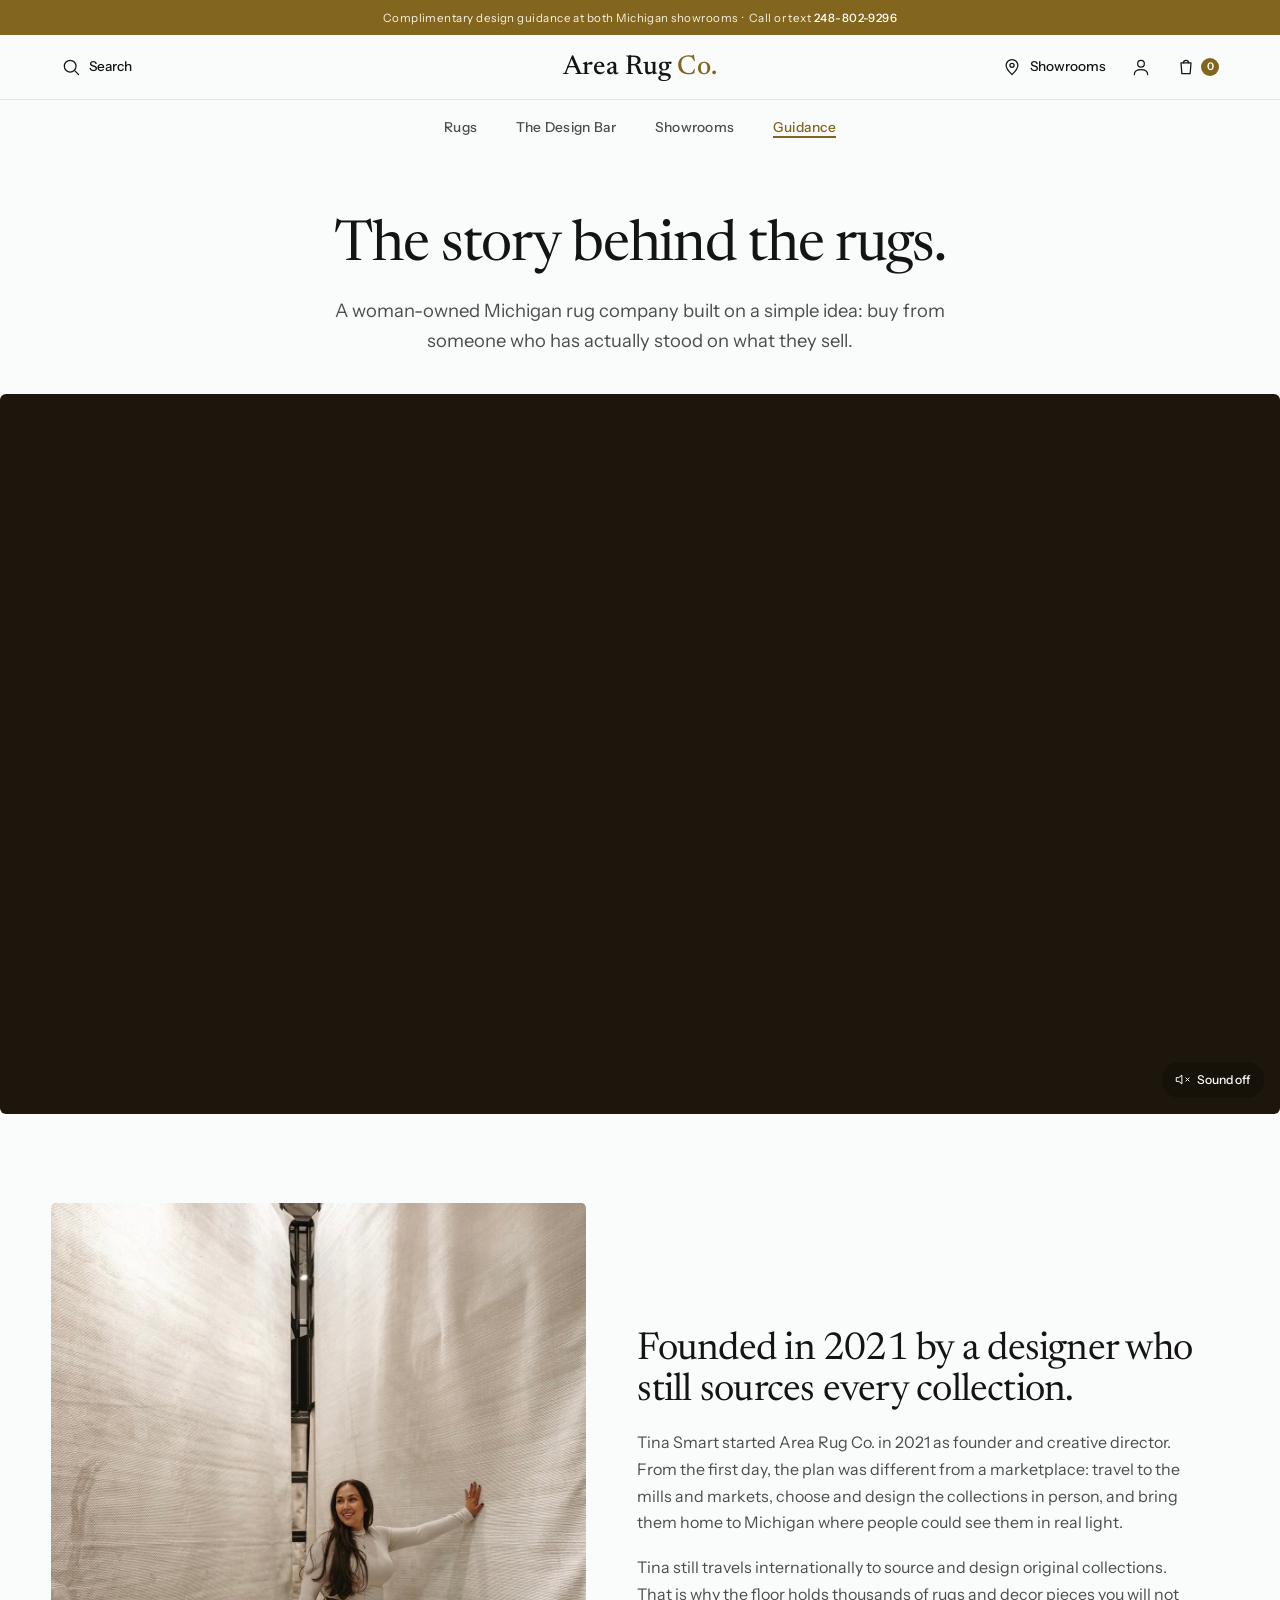
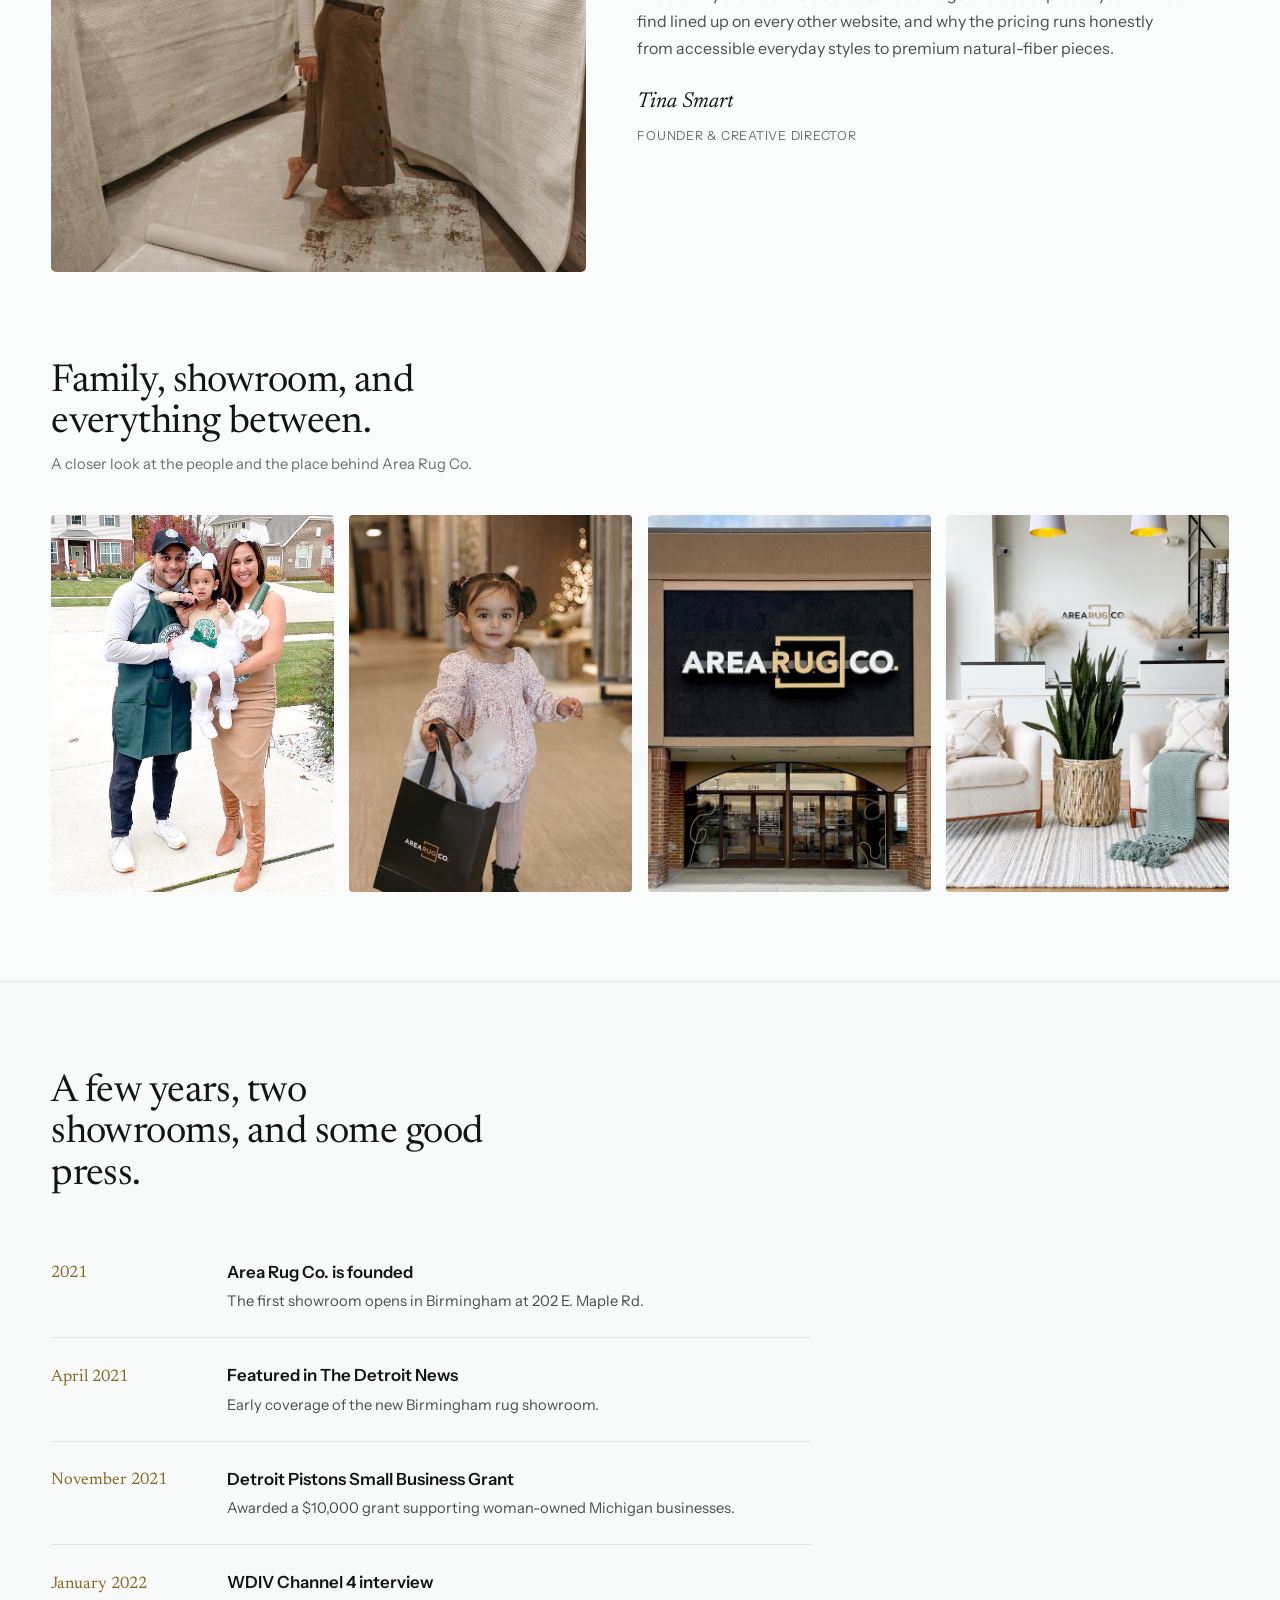
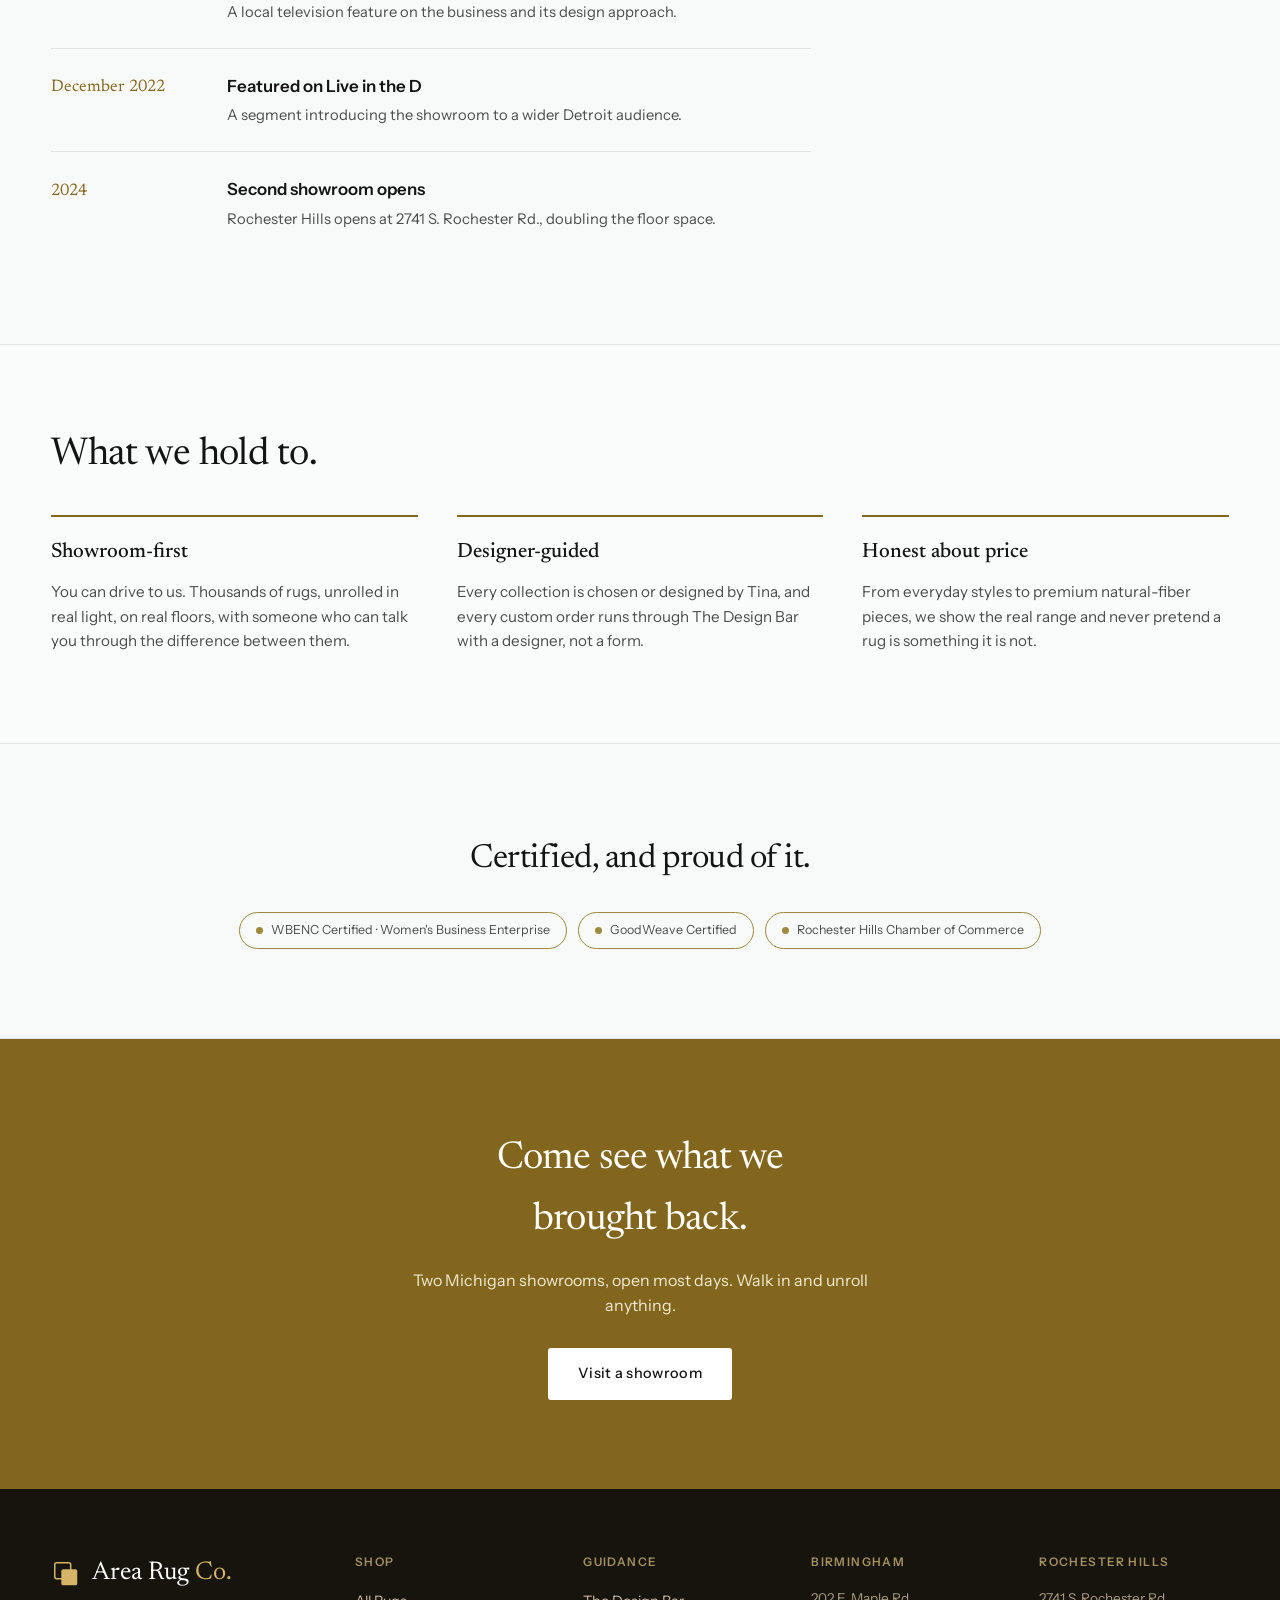
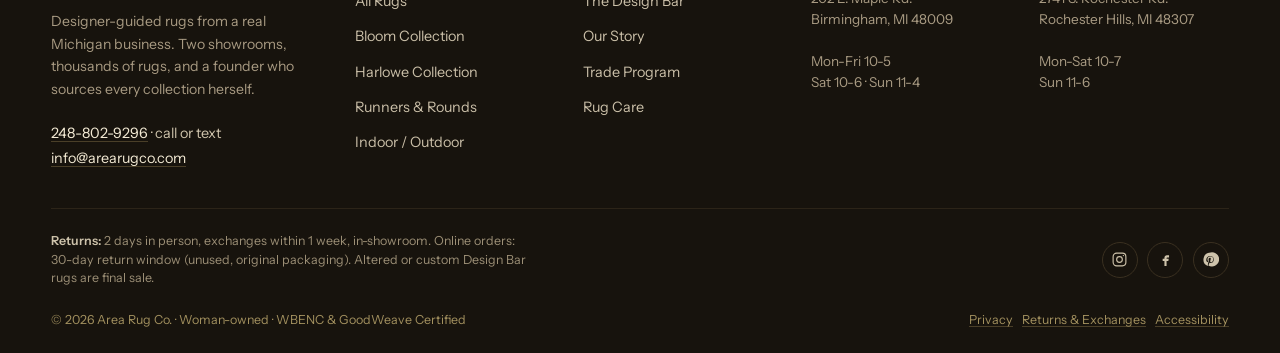
==== commit 62052666: "Marco's feedback round: gold rebrand, product/showrooms/cart features, About Us fixes - Global: swap" ====
--- a/about.html
+++ b/about.html
@@ -11,9 +11,10 @@
 <link rel="stylesheet" href="assets/site.css" />
 <style>
 .about-hero{ text-align:center; padding:clamp(2.5rem,5vw,4rem) 0 0; }
-.about-hero h1{ font-family:var(--serif); font-weight:400; font-size:var(--fs-display); letter-spacing:-.02em; line-height:1.03; max-width:15ch; margin-inline:auto; }
+.about-hero h1{ font-family:var(--serif); font-weight:400; font-size:clamp(2.2rem, 4.4vw, 3.6rem); letter-spacing:-.02em; line-height:1.05; white-space:nowrap; }
+@media (max-width:900px){ .about-hero h1{ white-space:normal; font-size:clamp(2.2rem,7vw,3rem); } }
 .about-hero p{ color:var(--ink-70); font-size:1.15rem; margin:1.2rem auto 0; max-width:52ch; }
-.about-hero-video{ position:relative; border-radius:6px; overflow:hidden; aspect-ratio:16/9; background:#20302a; margin-top:clamp(1.6rem,3vw,2.5rem); }
+.about-hero-video{ position:relative; border-radius:6px; overflow:hidden; aspect-ratio:16/9; background:#1c160d; margin-top:clamp(1.6rem,3vw,2.5rem); }
 .about-hero-video video{ width:100%; height:100%; object-fit:cover; }
 .story{ display:grid; grid-template-columns:.95fr 1.05fr; gap:clamp(1.5rem,4vw,4rem); align-items:center; }
 .story-media{ border-radius:5px; overflow:hidden; aspect-ratio:4/5; background:var(--panel); }
@@ -22,6 +23,11 @@
 .story-copy p{ color:var(--ink-70); line-height:1.68; margin-top:1.1rem; max-width:50ch; }
 .story-copy .sign{ font-family:var(--serif); font-style:italic; font-size:1.35rem; margin-top:1.5rem; }
 .story-copy .sign small{ display:block; font-family:var(--sans); font-style:normal; font-size:.78rem; letter-spacing:.06em; text-transform:uppercase; color:var(--ink-55); margin-top:.35rem; }
+.family-grid{ display:grid; grid-template-columns:repeat(4,1fr); gap:clamp(.6rem,1.2vw,1rem); }
+.family-grid .gcell{ aspect-ratio:3/4; border-radius:4px; overflow:hidden; background:var(--panel); }
+.family-grid .gcell img{ width:100%; height:100%; object-fit:cover; transition:transform .6s var(--ease); }
+.family-grid .gcell:hover img{ transform:scale(1.05); }
+@media (max-width:720px){ .family-grid{ grid-template-columns:repeat(2,1fr); } }
 .tl-section{ background:var(--paper); border-block:1px solid var(--rule); }
 .timeline{ max-width:760px; }
 .tl-item{ display:grid; grid-template-columns:150px 1fr; gap:1.6rem; padding:1.5rem 0; border-top:1px solid var(--rule); }
@@ -34,9 +40,9 @@
 .value p{ color:var(--ink-70); margin-top:.7rem; font-size:.95rem; line-height:1.6; }
 .certs-band{ text-align:center; }
 .certs-band h2{ font-family:var(--serif); font-weight:400; font-size:clamp(1.6rem,2.6vw,2.1rem); letter-spacing:-.015em; }
-.about-cta{ background:var(--accent); color:#eaf0ec; text-align:center; }
+.about-cta{ background:var(--accent); color:#f7efd8; text-align:center; }
 .about-cta h2{ font-family:var(--serif); font-weight:400; color:#fff; font-size:clamp(1.9rem,3vw,2.6rem); letter-spacing:-.02em; max-width:18ch; margin:0 auto; }
-.about-cta p{ color:#cdddd3; margin:1rem auto 1.8rem; max-width:44ch; }
+.about-cta p{ color:#f3ebd3; margin:1rem auto 1.8rem; max-width:44ch; }
 @media (max-width:1000px){
   .story{ grid-template-columns:1fr; }
   .story-media{ aspect-ratio:16/11; }
@@ -90,13 +96,29 @@
 <!-- ===================== STORY ===================== -->
 <section class="sec wrap">
   <div class="story">
-    <div class="story-media reveal"><img src="assets/img/storefront-rochester.jpg" alt="The Area Rug Co. showroom in Rochester Hills" /></div>
+    <div class="story-media reveal"><img src="assets/img/founder-showroom.jpg" alt="Tina Smart among rolls of rugs and fabric in the showroom" /></div>
     <div class="story-copy reveal">
       <h2>Founded in 2021 by a designer who still sources every collection.</h2>
       <p>Tina Smart started Area Rug Co. in 2021 as founder and creative director. From the first day, the plan was different from a marketplace: travel to the mills and markets, choose and design the collections in person, and bring them home to Michigan where people could see them in real light.</p>
       <p>Tina still travels internationally to source and design original collections. That is why the floor holds thousands of rugs and decor pieces you will not find lined up on every other website, and why the pricing runs honestly from accessible everyday styles to premium natural-fiber pieces.</p>
       <div class="sign">Tina Smart<small>Founder &amp; Creative Director</small></div>
     </div>
+  </div>
+</section>
+
+<!-- ===================== FAMILY / REAL LIFE PHOTO GRID ===================== -->
+<section class="sec wrap" style="padding-top:0;">
+  <div class="sec-head reveal">
+    <div>
+      <h2 class="serif">Family, showroom, and everything between.</h2>
+      <p class="sub">A closer look at the people and the place behind Area Rug Co.</p>
+    </div>
+  </div>
+  <div class="family-grid reveal">
+    <div class="gcell"><img src="assets/img/family-halloween.jpg" alt="Founder Tina Smart with her family" /></div>
+    <div class="gcell"><img src="assets/img/daughter-bag.jpg" alt="A young shopper leaving the showroom with an Area Rug Co. bag" /></div>
+    <div class="gcell"><img src="assets/img/storefront-rochester.jpg" alt="Area Rug Co. Rochester Hills showroom at night" /></div>
+    <div class="gcell"><img src="assets/img/lifestyle-1.jpg" alt="A rug styled in a Michigan home" /></div>
   </div>
 </section>
 
@@ -161,7 +183,7 @@
     <div class="foot-top">
       <div class="foot-brand">
         <div class="mark-lock">
-          <svg width="30" height="30" viewBox="0 0 32 32" aria-hidden="true"><rect x="4" y="4" width="17" height="17" rx="2" fill="none" stroke="#9ec4ad" stroke-width="1.6"/><rect x="11" y="11" width="17" height="17" rx="2" fill="#9ec4ad"/></svg>
+          <svg width="30" height="30" viewBox="0 0 32 32" aria-hidden="true"><rect x="4" y="4" width="17" height="17" rx="2" fill="none" stroke="#d4b568" stroke-width="1.6"/><rect x="11" y="11" width="17" height="17" rx="2" fill="#d4b568"/></svg>
           <span class="fw">Area Rug <span class="co">Co.</span></span>
         </div>
         <p>Designer-guided rugs from a real Michigan business. Two showrooms, thousands of rugs, and a founder who sources every collection herself.</p>
@@ -199,7 +221,7 @@
       </div>
     </div>
     <div class="foot-bottom">
-      <p class="foot-returns"><b style="color:#c4d3ca;font-weight:600;">Returns:</b> 2 days in person · exchanges within 1 week · altered or custom rugs are final sale. Online return window <span class="todo">is being confirmed with the team.</span></p>
+      <p class="foot-returns"><b style="color:#cec3ab;font-weight:600;">Returns:</b> 2 days in person, exchanges within 1 week, in-showroom. Online orders: 30-day return window (unused, original packaging). Altered or custom Design Bar rugs are final sale.</p>
       <div class="foot-social">
         <a href="#" aria-label="Instagram"><svg viewBox="0 0 24 24" fill="none" stroke="currentColor" stroke-width="1.6"><rect x="3" y="3" width="18" height="18" rx="5"/><circle cx="12" cy="12" r="4"/><circle cx="17.5" cy="6.5" r="1" fill="currentColor" stroke="none"/></svg></a>
         <a href="#" aria-label="Facebook"><svg viewBox="0 0 24 24" fill="currentColor"><path d="M14 9h3V6h-3c-2 0-3.5 1.5-3.5 3.5V11H8v3h2.5v7h3v-7H16l.5-3h-3V9.8c0-.5.3-.8.8-.8z"/></svg></a>
@@ -208,7 +230,7 @@
     </div>
     <div class="foot-bottom" style="border-top:0;padding-top:0;">
       <p class="foot-legal">© 2026 Area Rug Co. · Woman-owned · WBENC &amp; GoodWeave Certified</p>
-      <p class="foot-legal"><a href="#" style="box-shadow:inset 0 -1px 0 #3d5a4b;">Privacy</a> &nbsp; <a href="#" style="box-shadow:inset 0 -1px 0 #3d5a4b;">Returns &amp; Exchanges</a> &nbsp; <a href="#" style="box-shadow:inset 0 -1px 0 #3d5a4b;">Accessibility</a></p>
+      <p class="foot-legal"><a href="#" style="box-shadow:inset 0 -1px 0 #4a3f28;">Privacy</a> &nbsp; <a href="#" style="box-shadow:inset 0 -1px 0 #4a3f28;">Returns &amp; Exchanges</a> &nbsp; <a href="#" style="box-shadow:inset 0 -1px 0 #4a3f28;">Accessibility</a></p>
     </div>
   </div>
 </footer>
--- a/assets/site.css
+++ b/assets/site.css
@@ -11,11 +11,12 @@
   --paper: #f8f9f9;              /* alt section ground (vintagewhite) */
   --panel: #f0f5f7;              /* cool tinted panel */
 
-  --accent: #1e4034;             /* PINE GREEN, the one locked accent */
-  --accent-hover: #294f40;
-  --accent-deep: #16302769;
-  --accent-tint: #eef2ef;        /* pale pine wash */
-  --accent-tint-2:#e4ebe6;
+  --accent: #82661d;             /* DEEP GOLD, sampled from the real Rochester Hills sign, darkened to pass WCAG AA (5.4:1 on white). Buttons, links, price highlights, nav, anything carrying text/button contrast. */
+  --accent-hover: #93781f;
+  --accent-deep: #4d3d1569;
+  --accent-tint: #f9f3e5;        /* pale gold wash */
+  --accent-tint-2:#f2e8ce;
+  --gold-light: #9d8a3e;         /* lighter true-to-sign gold (3.3:1) for decorative accents only: badge outlines, icons, large display numbers — never small text or button fills */
 
   --ink: #141414;
   --ink-80: #141414cc;
@@ -78,7 +79,7 @@
   white-space:nowrap;
 }
 .btn:active{ transform:translateY(1px); }
-.btn-primary{ background:var(--accent); color:#f6f8f6; }
+.btn-primary{ background:var(--accent); color:#fffaf0; }
 .btn-primary:hover{ background:var(--accent-hover); }
 .btn-outline{ background:transparent; color:var(--ink); box-shadow:inset 0 0 0 1px var(--rule-2); }
 .btn-outline:hover{ box-shadow:inset 0 0 0 1px var(--accent); color:var(--accent); }
@@ -96,7 +97,7 @@
 
 /* ---------- Utility bar ---------- */
 .util-bar{
-  background:var(--accent); color:#e9efeb;
+  background:var(--accent); color:#faf3e2;
   font-size:.72rem; letter-spacing:.04em; text-align:center;
   padding:.6rem var(--gut); line-height:1.4;
 }
@@ -149,17 +150,17 @@
 
 /* ---------- Hero ---------- */
 .hero{ position:relative; }
-.hero-media{ position:relative; height:clamp(32rem, 84vh, 52rem); overflow:hidden; background:#20302a; }
+.hero-media{ position:relative; height:clamp(32rem, 84vh, 52rem); overflow:hidden; background:#1c160d; }
 .hero-media img{ width:100%; height:100%; object-fit:cover; object-position:center 55%; }
-.hero-scrim{ position:absolute; inset:0; background:linear-gradient(90deg, rgba(14,24,20,.74) 0%, rgba(14,24,20,.46) 40%, rgba(14,24,20,.06) 72%); }
-.hero-scrim.bottom{ background:linear-gradient(0deg, rgba(14,24,20,.6) 0%, rgba(14,24,20,0) 46%); }
+.hero-scrim{ position:absolute; inset:0; background:linear-gradient(90deg, rgba(20,16,9,.74) 0%, rgba(20,16,9,.46) 40%, rgba(20,16,9,.06) 72%); }
+.hero-scrim.bottom{ background:linear-gradient(0deg, rgba(20,16,9,.6) 0%, rgba(20,16,9,0) 46%); }
 .hero-content{ position:absolute; inset:0; display:flex; align-items:flex-end; }
 .hero-inner{ max-width:var(--maxw); margin-inline:auto; width:100%; padding:var(--gut); padding-bottom:clamp(2.2rem,5vw,4rem); }
 .hero h1{
   font-family:var(--serif); font-weight:400; color:#fff; font-size:var(--fs-display);
   line-height:1.02; letter-spacing:-.02em; max-width:15ch; text-wrap:balance;
 }
-.hero .sub{ color:#eef1ef; font-size:clamp(1rem,1.4vw,1.18rem); line-height:1.5; max-width:44ch; margin-top:1.15rem; }
+.hero .sub{ color:#f5f1e6; font-size:clamp(1rem,1.4vw,1.18rem); line-height:1.5; max-width:44ch; margin-top:1.15rem; }
 .hero-ctas{ display:flex; flex-wrap:wrap; gap:.75rem; margin-top:1.9rem; }
 
 /* ---------- Category shortcut row ---------- */
@@ -175,10 +176,10 @@
 
 /* placeholder tile (product photography pending from client) */
 .ph{ position:relative; background:
-     radial-gradient(120% 120% at 50% 18%, #f3f6f3 0%, var(--accent-tint) 62%, var(--accent-tint-2) 100%);
+     radial-gradient(120% 120% at 50% 18%, #f8f5ee 0%, var(--accent-tint) 62%, var(--accent-tint-2) 100%);
      display:flex; flex-direction:column; align-items:center; justify-content:center; gap:.5rem; color:var(--accent); text-align:center; padding:1rem; }
 .ph svg{ width:34px; height:34px; stroke:var(--accent); stroke-width:1.3; fill:none; opacity:.7; }
-.ph .ph-lbl{ font-size:.62rem; letter-spacing:.14em; text-transform:uppercase; color:#7c8f85; }
+.ph .ph-lbl{ font-size:.62rem; letter-spacing:.14em; text-transform:uppercase; color:#8f8672; }
 
 /* ---------- Section heading pattern ---------- */
 .sec{ padding:var(--sec-y) 0; }
@@ -192,14 +193,14 @@
 .trust-copy h2{ font-family:var(--serif); font-weight:400; font-size:clamp(1.9rem,3.2vw,2.7rem); line-height:1.06; letter-spacing:-.02em; max-width:16ch; }
 .trust-copy p{ color:var(--ink-70); font-size:1.05rem; line-height:1.6; margin-top:1.15rem; max-width:44ch; }
 .trust-copy .stat-row{ display:flex; gap:2.4rem; margin:1.9rem 0; }
-.trust-copy .stat b{ display:block; font-family:var(--serif); font-size:1.9rem; color:var(--accent); line-height:1; }
+.trust-copy .stat b{ display:block; font-family:var(--serif); font-size:1.9rem; color:var(--gold-light); line-height:1; }
 .trust-copy .stat span{ font-size:.82rem; color:var(--ink-55); }
-.video-frame{ position:relative; border-radius:5px; overflow:hidden; background:#20302a; aspect-ratio:16/10; }
+.video-frame{ position:relative; border-radius:5px; overflow:hidden; background:#1c160d; aspect-ratio:16/10; }
 .video-frame video{ width:100%; height:100%; object-fit:cover; }
 .v-unmute{ position:absolute; right:1rem; bottom:1rem; display:inline-flex; align-items:center; gap:.45rem;
-  background:rgba(16,26,22,.62); color:#fff; padding:.5rem .85rem; border-radius:99px; font-size:.76rem; font-weight:500;
+  background:rgba(20,16,9,.62); color:#fff; padding:.5rem .85rem; border-radius:99px; font-size:.76rem; font-weight:500;
   backdrop-filter:blur(6px); transition:background .18s var(--ease); }
-.v-unmute:hover{ background:rgba(16,26,22,.85); }
+.v-unmute:hover{ background:rgba(20,16,9,.85); }
 .v-unmute svg{ width:15px; height:15px; stroke:#fff; stroke-width:1.6; fill:none; }
 
 /* ---------- About ---------- */
@@ -230,15 +231,15 @@
 .card-price .save{ color:var(--accent); margin-left:.45rem; font-size:.78rem; font-weight:600; }
 
 /* ---------- Design Bar ---------- */
-.designbar{ background:var(--accent); color:#eaf0ec; }
+.designbar{ background:var(--accent); color:#f7efd8; }
 .db-grid{ display:grid; grid-template-columns:1.1fr .9fr; gap:clamp(1.5rem,4vw,3.5rem); align-items:center; }
-.db-video{ border-radius:5px; overflow:hidden; aspect-ratio:4/3; position:relative; background:#16302a; }
+.db-video{ border-radius:5px; overflow:hidden; aspect-ratio:4/3; position:relative; background:#1c160d; }
 .db-video video{ width:100%; height:100%; object-fit:cover; }
 .db-copy h2{ font-family:var(--serif); font-weight:400; color:#fff; font-size:clamp(2.1rem,3.6vw,3rem); line-height:1.04; letter-spacing:-.02em; }
-.db-copy .lead{ color:#cdddd3; font-size:1.15rem; margin-top:1rem; }
-.db-copy p{ color:#b9cdc2; font-size:1rem; line-height:1.65; margin-top:1.1rem; max-width:46ch; }
+.db-copy .lead{ color:#f3ebd3; font-size:1.15rem; margin-top:1rem; }
+.db-copy p{ color:#f1ead5; font-size:1rem; line-height:1.65; margin-top:1.1rem; max-width:46ch; }
 .db-steps{ display:flex; gap:1.5rem; margin:1.7rem 0; flex-wrap:wrap; }
-.db-step{ font-size:.86rem; color:#dbe7e0; }
+.db-step{ font-size:.86rem; color:#f3ebd3; }
 .db-step b{ display:block; font-family:var(--serif); font-size:1.4rem; color:#fff; }
 .db-copy .btn-onphoto{ margin-top:.4rem; }
 .db-video .v-unmute{ background:rgba(0,0,0,.4); }
@@ -265,8 +266,8 @@
 .press-grant{ font-size:.9rem; color:var(--ink-55); margin-top:1.5rem; }
 .press-grant b{ color:var(--accent); font-weight:600; }
 .certs{ display:flex; flex-wrap:wrap; justify-content:center; gap:.7rem; margin-top:1.9rem; }
-.cert{ display:inline-flex; align-items:center; gap:.5rem; font-size:.78rem; color:var(--ink-70); border:1px solid var(--rule-2); border-radius:99px; padding:.45rem 1rem; }
-.cert .dot{ width:7px; height:7px; border-radius:99px; background:var(--accent); }
+.cert{ display:inline-flex; align-items:center; gap:.5rem; font-size:.78rem; color:var(--ink-70); border:1px solid var(--gold-light); border-radius:99px; padding:.45rem 1rem; }
+.cert .dot{ width:7px; height:7px; border-radius:99px; background:var(--gold-light); }
 
 /* ---------- Gallery ---------- */
 .gallery-grid{ display:grid; grid-template-columns:repeat(4,1fr); grid-auto-rows:220px; gap:clamp(.6rem,1.2vw,1rem); }
@@ -286,30 +287,30 @@
 .news input:focus{ outline:none; border-color:var(--accent); }
 
 /* ---------- Footer ---------- */
-.site-footer{ background:#12241d; color:#c4d3ca; }
+.site-footer{ background:#17130d; color:#cec3ab; }
 .foot-top{ display:grid; grid-template-columns:1.4fr repeat(4,1fr); gap:2rem clamp(1.5rem,3vw,2.5rem); padding:clamp(3rem,5vw,4.5rem) 0 clamp(2rem,3vw,3rem); }
 .foot-brand .mark-lock{ display:flex; align-items:center; gap:.7rem; }
 .foot-brand .fw{ font-family:var(--serif); font-size:1.6rem; color:#fff; }
-.foot-brand .fw .co{ color:#9ec4ad; }
-.foot-brand p{ font-size:.88rem; line-height:1.6; color:#93a89c; margin-top:1rem; max-width:34ch; }
+.foot-brand .fw .co{ color:#d4b568; }
+.foot-brand p{ font-size:.88rem; line-height:1.6; color:#a89a82; margin-top:1rem; max-width:34ch; }
 .foot-contact{ margin-top:1.3rem; font-size:.9rem; line-height:1.7; }
-.foot-contact a{ color:#e7efe9; box-shadow:inset 0 -1px 0 #3d5a4b; }
-.foot-col h4{ font-size:.74rem; letter-spacing:.12em; text-transform:uppercase; color:#7f9789; font-weight:600; margin:0 0 1rem; }
+.foot-contact a{ color:#f3ead4; box-shadow:inset 0 -1px 0 #4a3f28; }
+.foot-col h4{ font-size:.74rem; letter-spacing:.12em; text-transform:uppercase; color:#a3915f; font-weight:600; margin:0 0 1rem; }
 .foot-col ul{ list-style:none; margin:0; padding:0; display:flex; flex-direction:column; gap:.6rem; }
-.foot-col a{ font-size:.9rem; color:#bdccc3; transition:color .16s var(--ease); }
+.foot-col a{ font-size:.9rem; color:#cabfa8; transition:color .16s var(--ease); }
 .foot-col a:hover{ color:#fff; }
-.foot-addr{ font-size:.85rem; color:#9db0a5; line-height:1.55; }
-.foot-bottom{ border-top:1px solid #24382f; padding:1.4rem 0; display:flex; align-items:center; justify-content:space-between; gap:1rem; flex-wrap:wrap; }
-.foot-returns{ font-size:.78rem; color:#8ba295; max-width:60ch; line-height:1.5; }
-.foot-returns .todo{ color:#c9b782; }
-.foot-legal{ font-size:.78rem; color:#7f9789; }
+.foot-addr{ font-size:.85rem; color:#a99b83; line-height:1.55; }
+.foot-bottom{ border-top:1px solid #2c2418; padding:1.4rem 0; display:flex; align-items:center; justify-content:space-between; gap:1rem; flex-wrap:wrap; }
+.foot-returns{ font-size:.78rem; color:#9c8f76; max-width:60ch; line-height:1.5; }
+.foot-returns .todo{ color:#c7a94f; }
+.foot-legal{ font-size:.78rem; color:#a3915f; }
 .foot-social{ display:flex; gap:.6rem; }
-.foot-social a{ width:36px; height:36px; border:1px solid #2f473c; border-radius:99px; display:inline-flex; align-items:center; justify-content:center; color:#c4d3ca; transition:background .16s var(--ease),color .16s; }
-.foot-social a:hover{ background:#fff; color:#12241d; }
+.foot-social a{ width:36px; height:36px; border:1px solid #3a3020; border-radius:99px; display:inline-flex; align-items:center; justify-content:center; color:#cec3ab; transition:background .16s var(--ease),color .16s; }
+.foot-social a:hover{ background:#fff; color:#17130d; }
 .foot-social svg{ width:17px; height:17px; }
 
 /* ---------- Cart drawer / search / mobile ---------- */
-.overlay{ position:fixed; inset:0; background:rgba(16,26,22,.5); opacity:0; visibility:hidden; transition:opacity .28s var(--ease),visibility .28s; z-index:90; }
+.overlay{ position:fixed; inset:0; background:rgba(20,16,9,.5); opacity:0; visibility:hidden; transition:opacity .28s var(--ease),visibility .28s; z-index:90; }
 .overlay.open{ opacity:1; visibility:visible; }
 .drawer{ position:fixed; top:0; right:0; height:100%; width:min(420px,92vw); background:var(--bg); z-index:100; transform:translateX(100%); transition:transform .32s var(--ease); display:flex; flex-direction:column; }
 .drawer.open{ transform:translateX(0); }
@@ -335,6 +336,21 @@
 .cart-foot .ship-note{ font-size:.78rem; color:var(--ink-55); margin-bottom:1rem; }
 .cart-foot .btn{ width:100%; }
 .cart-foot .returns-mini{ font-size:.72rem; color:var(--ink-55); margin-top:.8rem; line-height:1.5; text-align:center; }
+.qty-stepper{ display:inline-flex; align-items:center; gap:.55rem; margin-top:.5rem; border:1px solid var(--rule-2); border-radius:99px; padding:.15rem .3rem; }
+.qty-btn{ width:22px; height:22px; display:flex; align-items:center; justify-content:center; font-size:1rem; line-height:1; border-radius:99px; color:var(--ink-70); }
+.qty-btn:hover{ background:var(--accent-tint); color:var(--accent); }
+.qty-val{ font-size:.85rem; font-weight:600; min-width:12px; text-align:center; }
+.cart-upsell{ border-top:1px solid var(--rule); padding:1rem var(--gut); }
+.cart-upsell-head{ font-size:.72rem; letter-spacing:.1em; text-transform:uppercase; color:var(--ink-55); margin-bottom:.8rem; }
+.upsell-item{ display:grid; grid-template-columns:48px 1fr auto; gap:.7rem; align-items:center; }
+.upsell-item .thumb-sm{ width:48px; height:48px; border-radius:4px; background:var(--accent-tint); display:flex; align-items:center; justify-content:center; flex-shrink:0; }
+.upsell-item .thumb-sm svg{ width:20px; height:20px; stroke:var(--accent); stroke-width:1.4; fill:none; }
+.upsell-info .nm{ font-size:.85rem; font-weight:500; }
+.upsell-info .mt{ font-size:.74rem; color:var(--ink-55); margin-top:.1rem; }
+.upsell-right{ text-align:right; }
+.upsell-right .pr{ font-size:.82rem; font-weight:600; }
+.upsell-add{ margin-top:.3rem; font-size:.72rem; font-weight:600; color:var(--accent); box-shadow:inset 0 -1px 0 var(--accent); }
+.upsell-add:disabled{ color:var(--ink-55); box-shadow:none; cursor:default; }
 .drawer-empty svg{ width:44px; height:44px; stroke:var(--accent); stroke-width:1.2; fill:none; opacity:.7; }
 .drawer-empty p{ color:var(--ink-55); }
 .search-bar{ position:fixed; top:0; left:0; right:0; background:var(--bg); z-index:100; transform:translateY(-100%); transition:transform .3s var(--ease); border-bottom:1px solid var(--rule); }
@@ -351,6 +367,16 @@
 /* ============================================================
    Responsive
    ============================================================ */
+
+/* Shared horizontal-gutter fix. `.sec` and `.cats` use a `padding: … 0`
+   shorthand that zeroes the inline padding `.wrap` sets, so their content
+   goes flush to the screen edges. Above --maxw the max-width centering
+   supplies the side gap; at/below it there is none. Re-assert the shared
+   gutter only there, leaving desktop (>1340px) exactly as-is. */
+@media (max-width:1340px){
+  .wrap{ padding-inline:var(--gut); }
+}
+
 @media (max-width:1000px){
   .prod-grid{ grid-template-columns:repeat(2,1fr); }
   .trust-grid,.about-grid,.db-grid,.show-grid{ grid-template-columns:1fr; }
@@ -373,7 +399,7 @@
   .primary-nav.open li{ width:100%; border-bottom:1px solid var(--rule); }
   .primary-nav.open a{ display:block; padding:1.1rem var(--gut); font-size:1.05rem; }
   .value-strip p{ font-size:.66rem; letter-spacing:.04em; }
-  .hero-scrim{ background:linear-gradient(0deg, rgba(16,26,22,.7) 6%, rgba(16,26,22,.2) 52%, rgba(16,26,22,.15) 100%); }
+  .hero-scrim{ background:linear-gradient(0deg, rgba(20,16,9,.7) 6%, rgba(20,16,9,.2) 52%, rgba(20,16,9,.15) 100%); }
   .hero-media{ height:clamp(28rem,82vh,40rem); }
   .hero h1{ max-width:100%; }
   .hero .sub{ max-width:100%; }
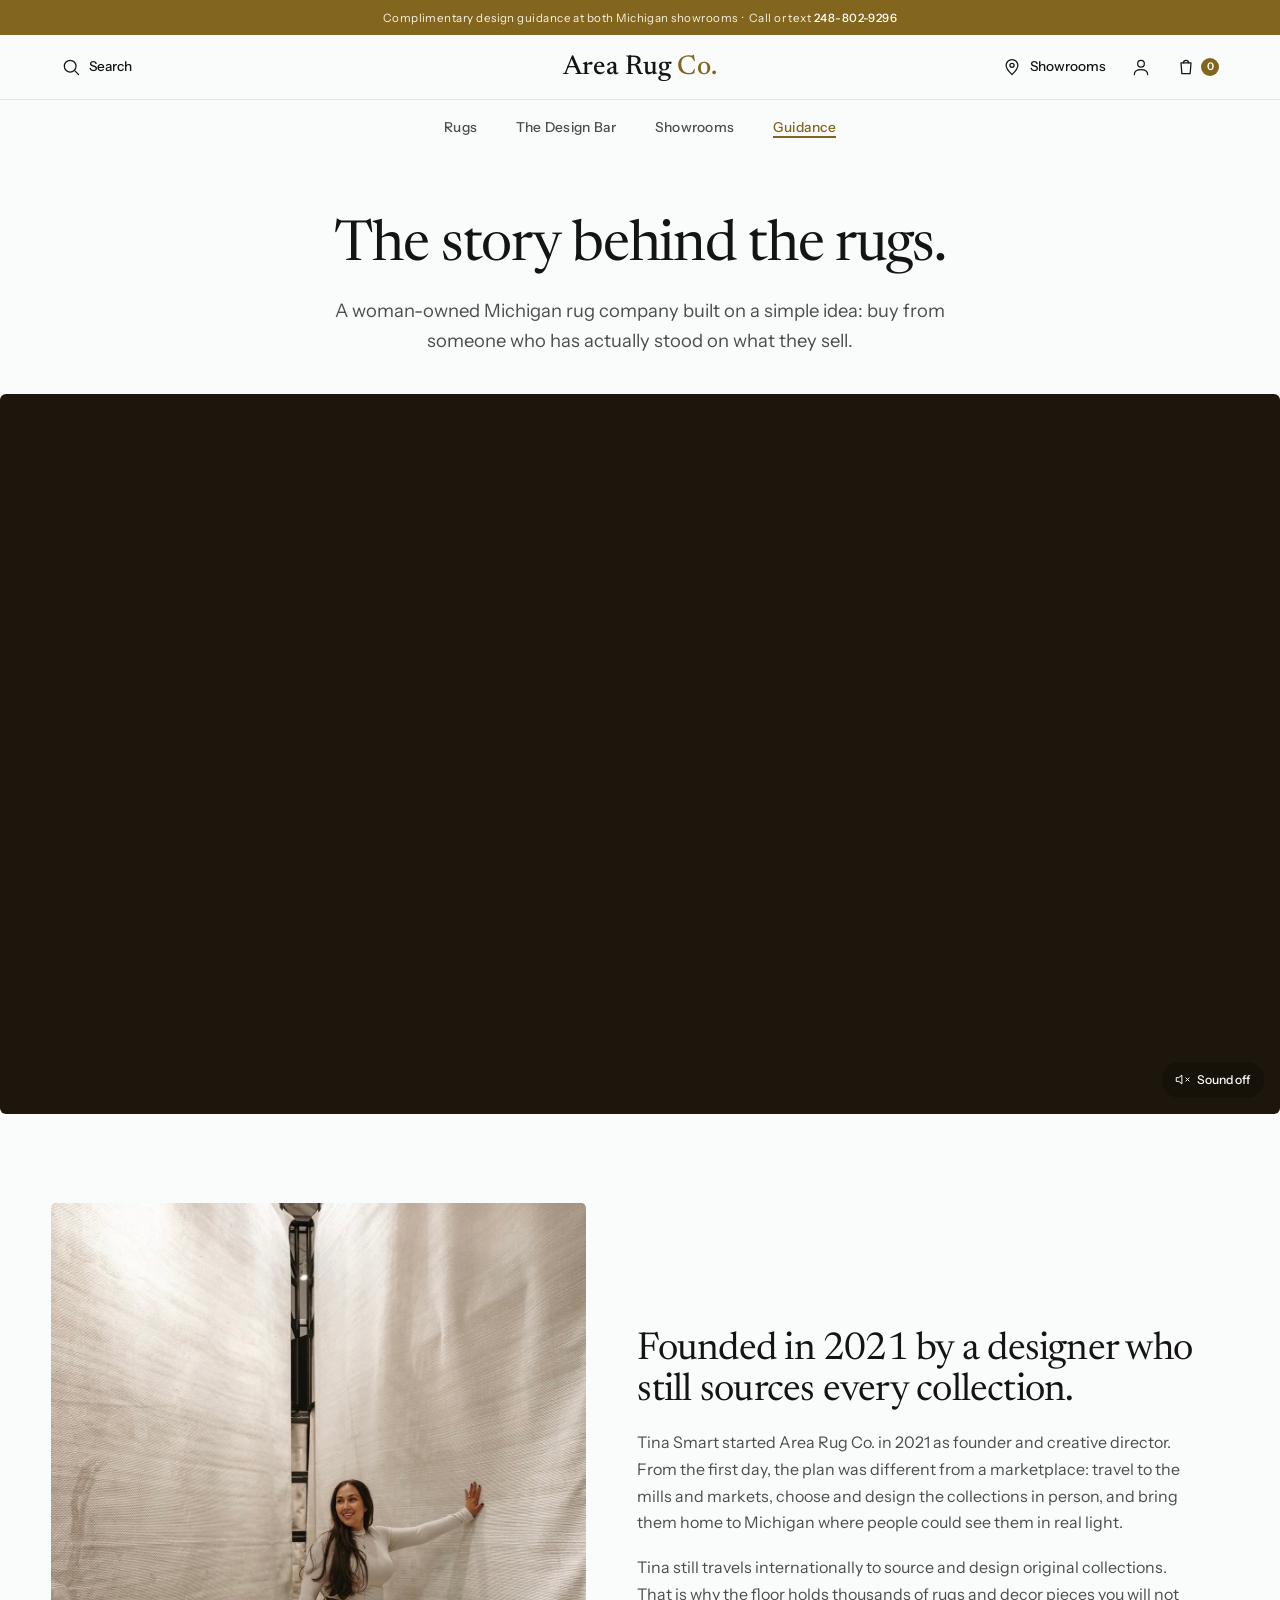
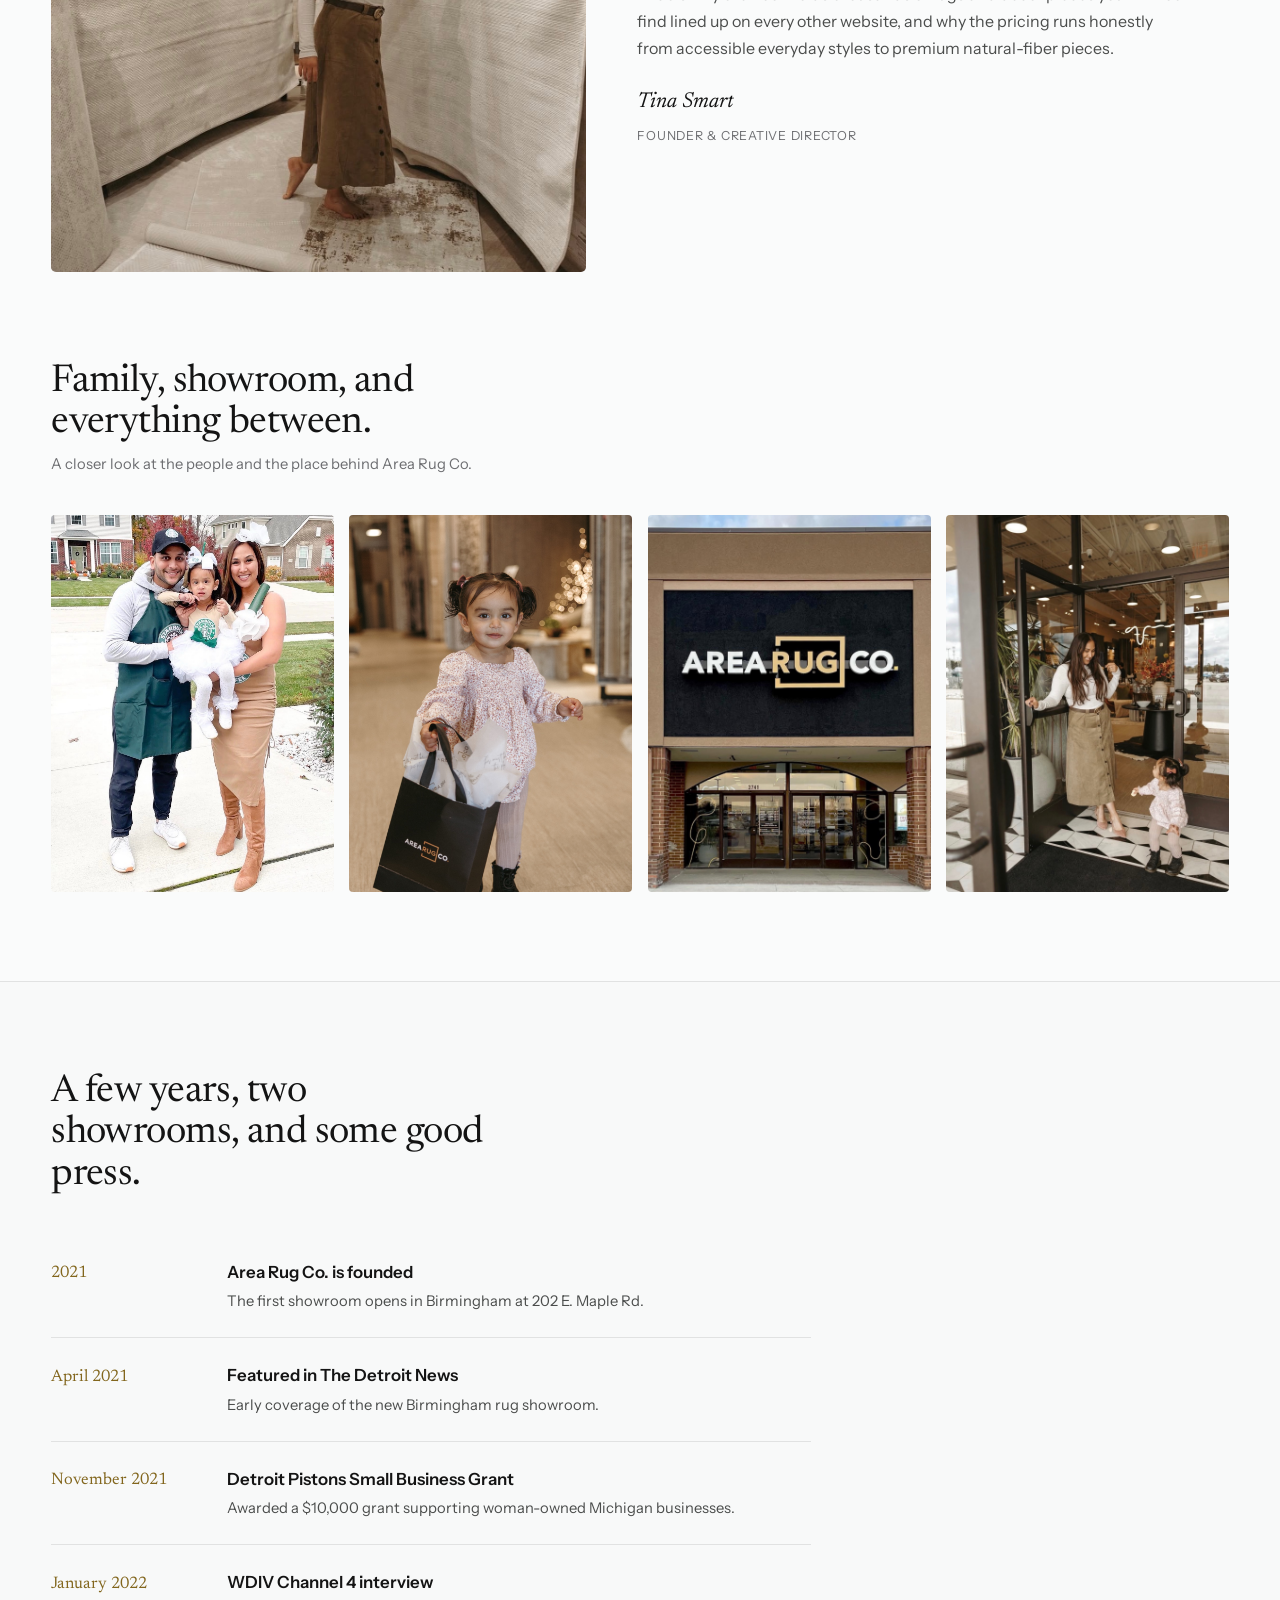
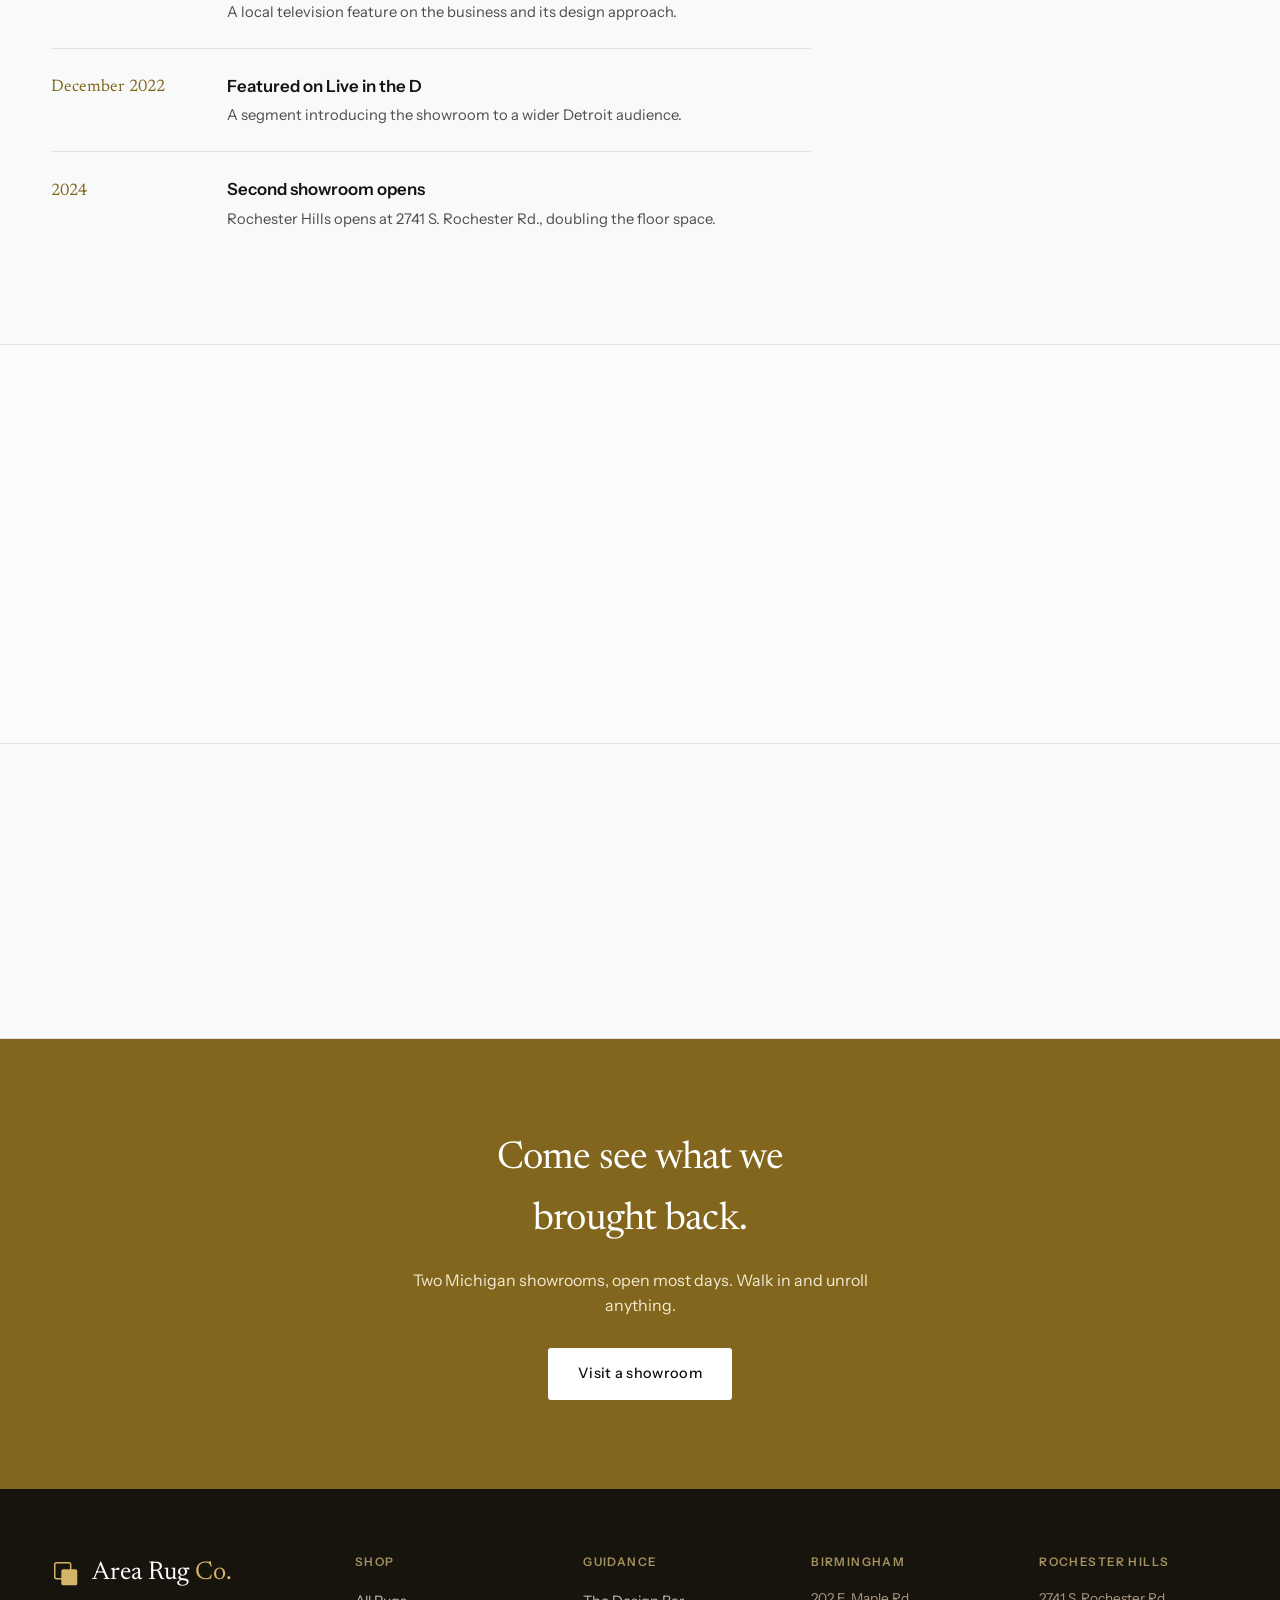
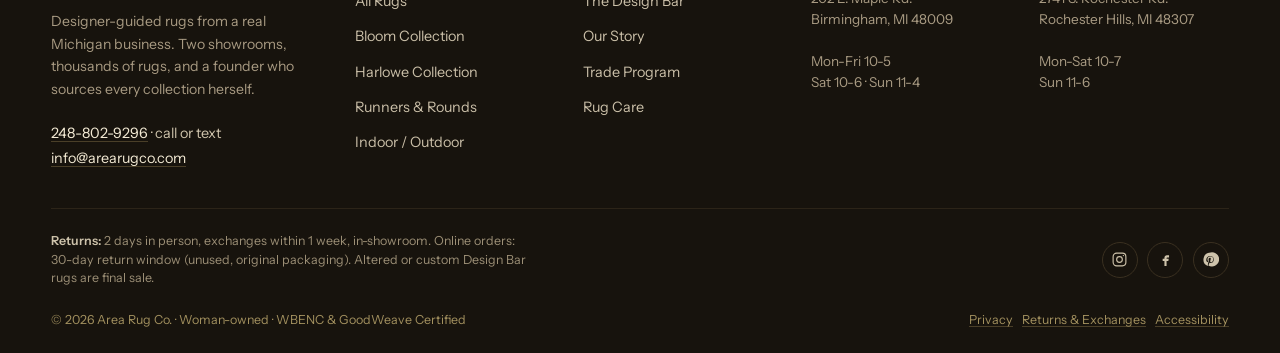
==== commit 0f251142: "About Us: swap fourth family-grid photo to founder + daughter at showroom entrance Co-Authored-By: C" ====
--- a/about.html
+++ b/about.html
@@ -118,7 +118,7 @@
     <div class="gcell"><img src="assets/img/family-halloween.jpg" alt="Founder Tina Smart with her family" /></div>
     <div class="gcell"><img src="assets/img/daughter-bag.jpg" alt="A young shopper leaving the showroom with an Area Rug Co. bag" /></div>
     <div class="gcell"><img src="assets/img/storefront-rochester.jpg" alt="Area Rug Co. Rochester Hills showroom at night" /></div>
-    <div class="gcell"><img src="assets/img/lifestyle-1.jpg" alt="A rug styled in a Michigan home" /></div>
+    <div class="gcell"><img src="assets/img/mother-daughter-entrance.jpg" alt="Tina Smart and her daughter at the showroom entrance" /></div>
   </div>
 </section>
 
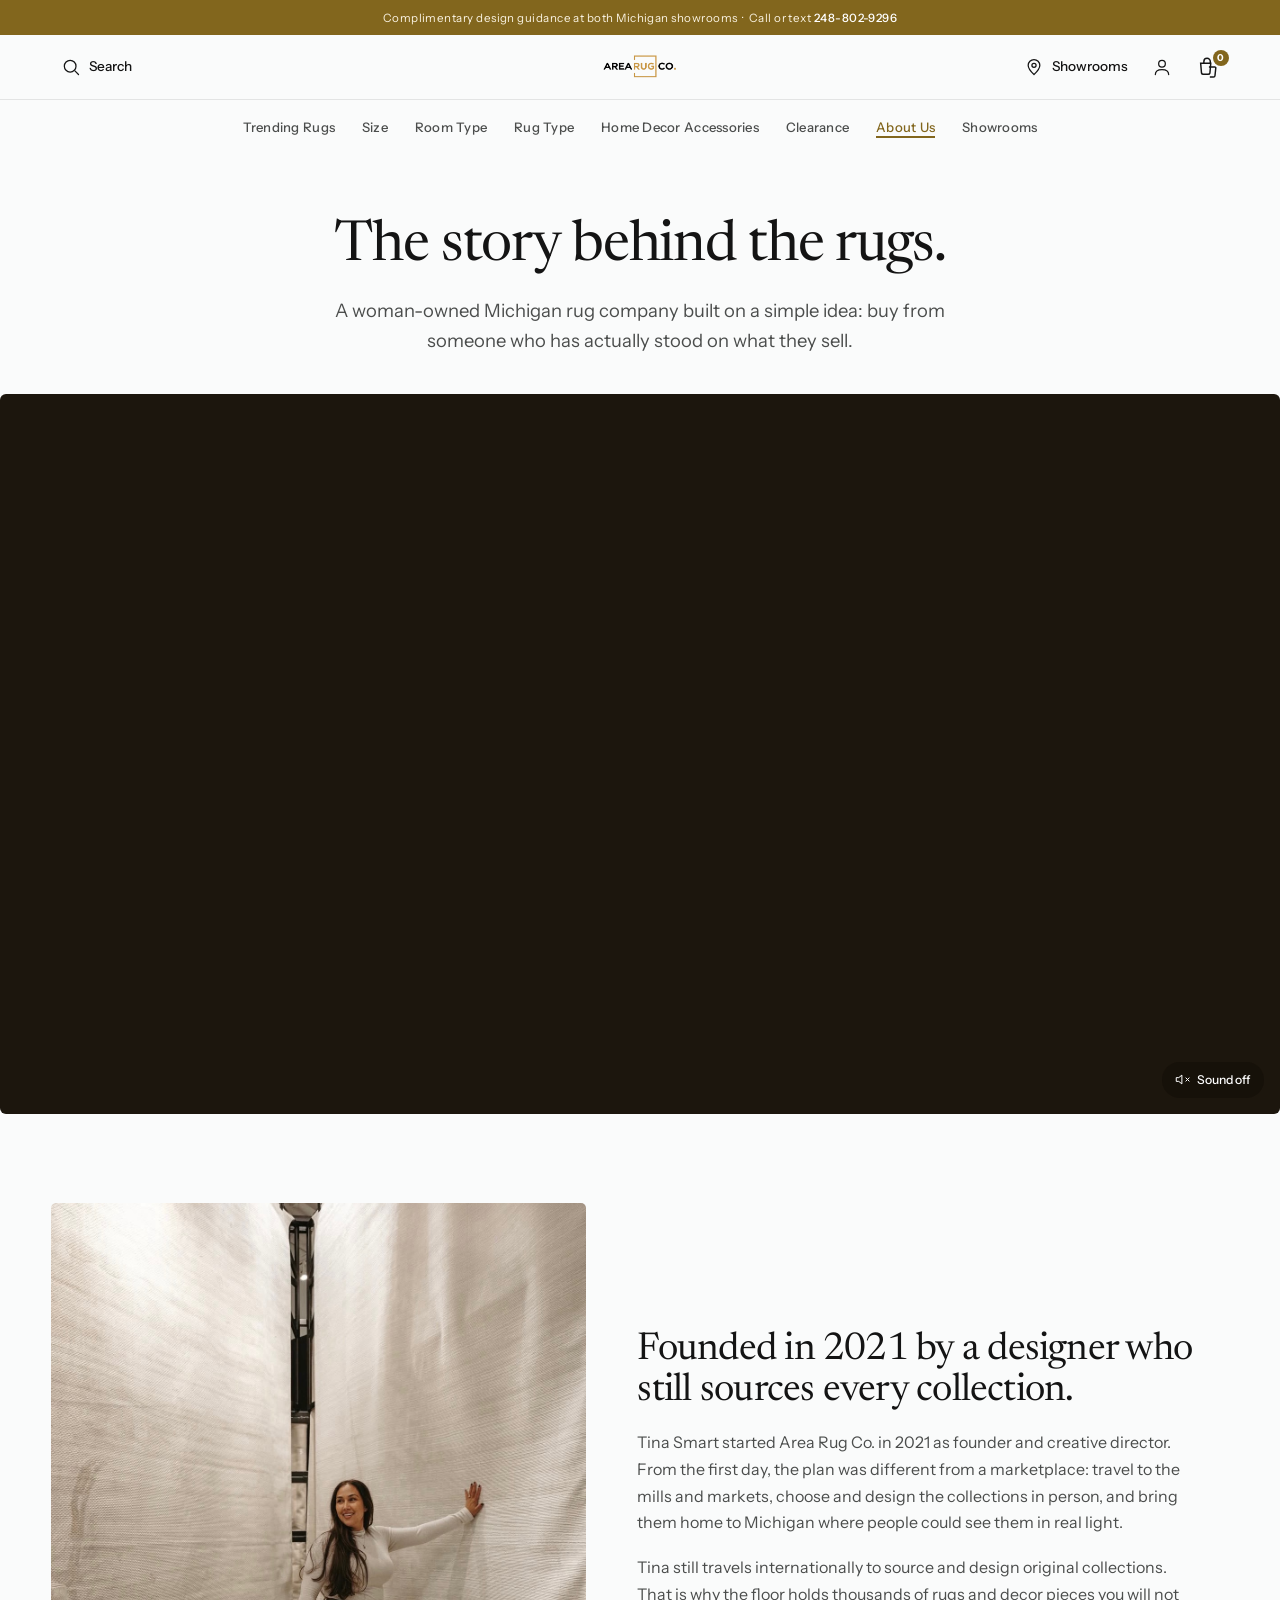
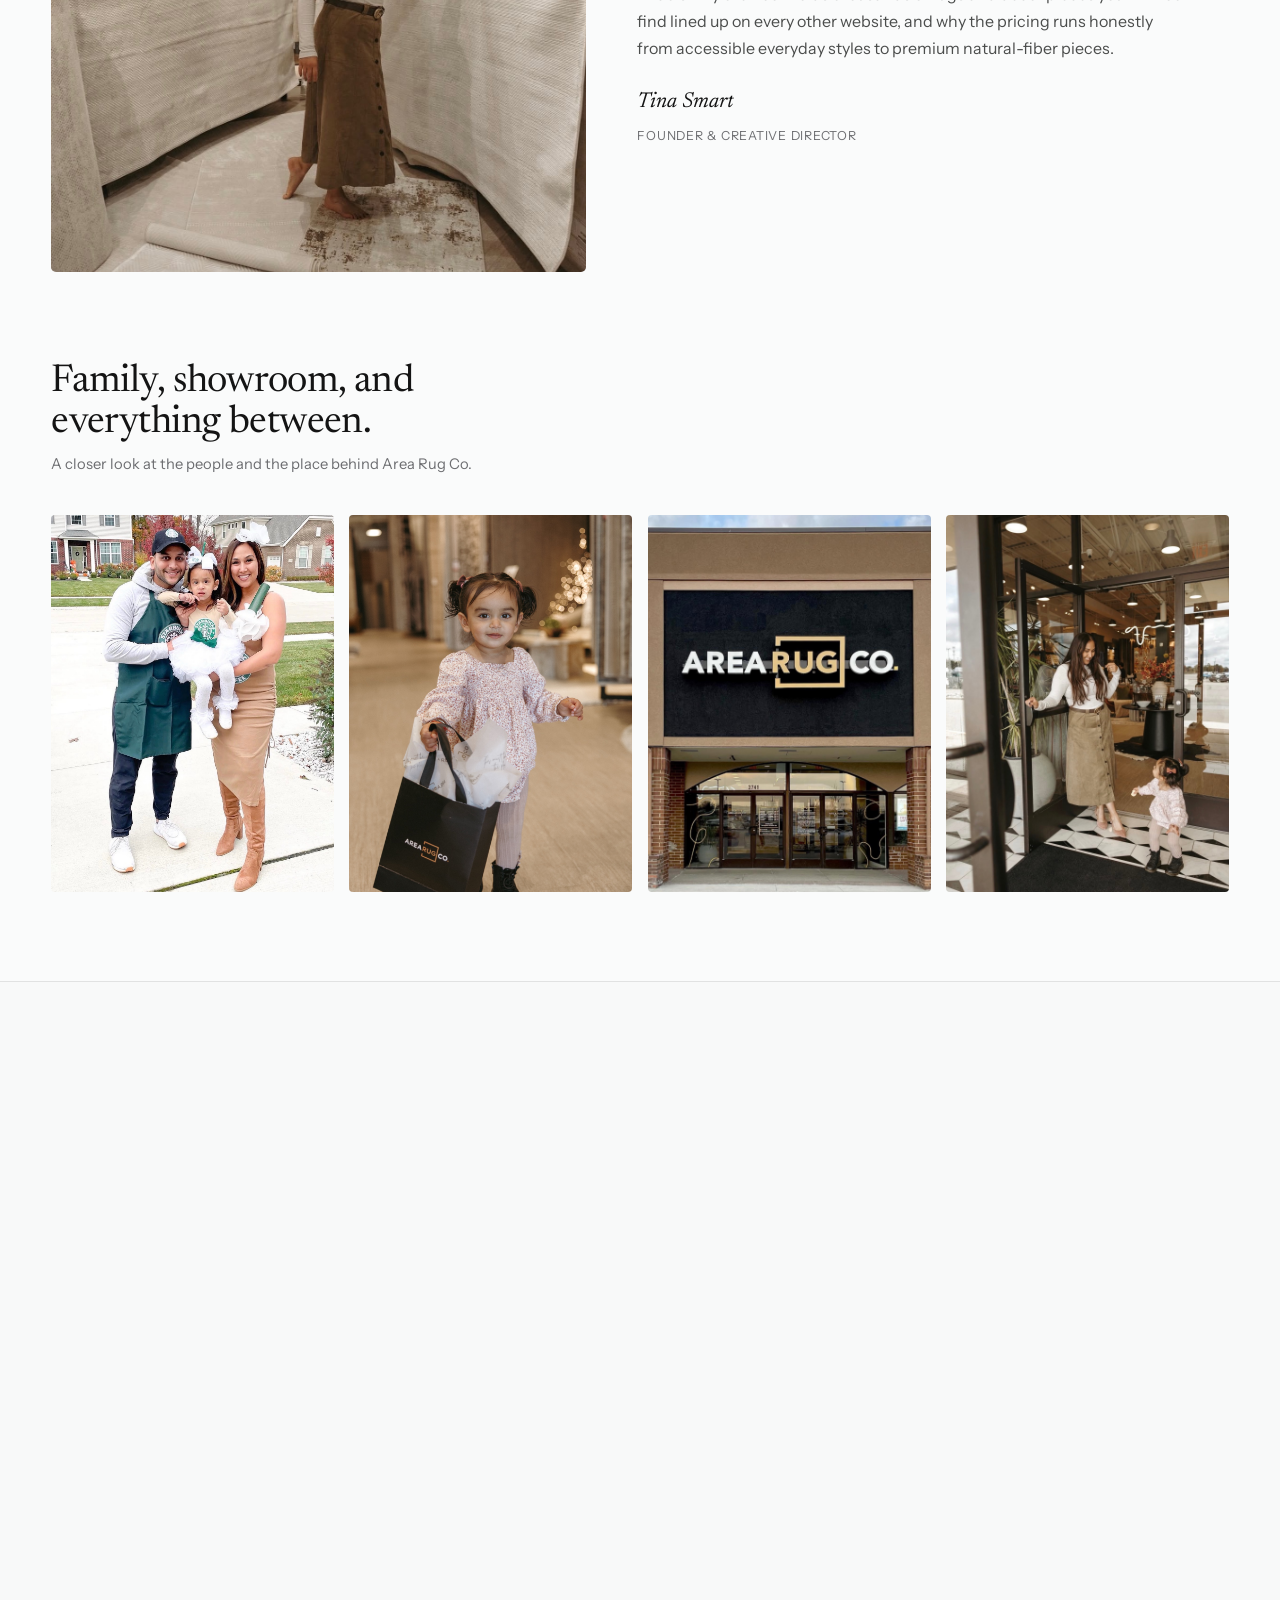
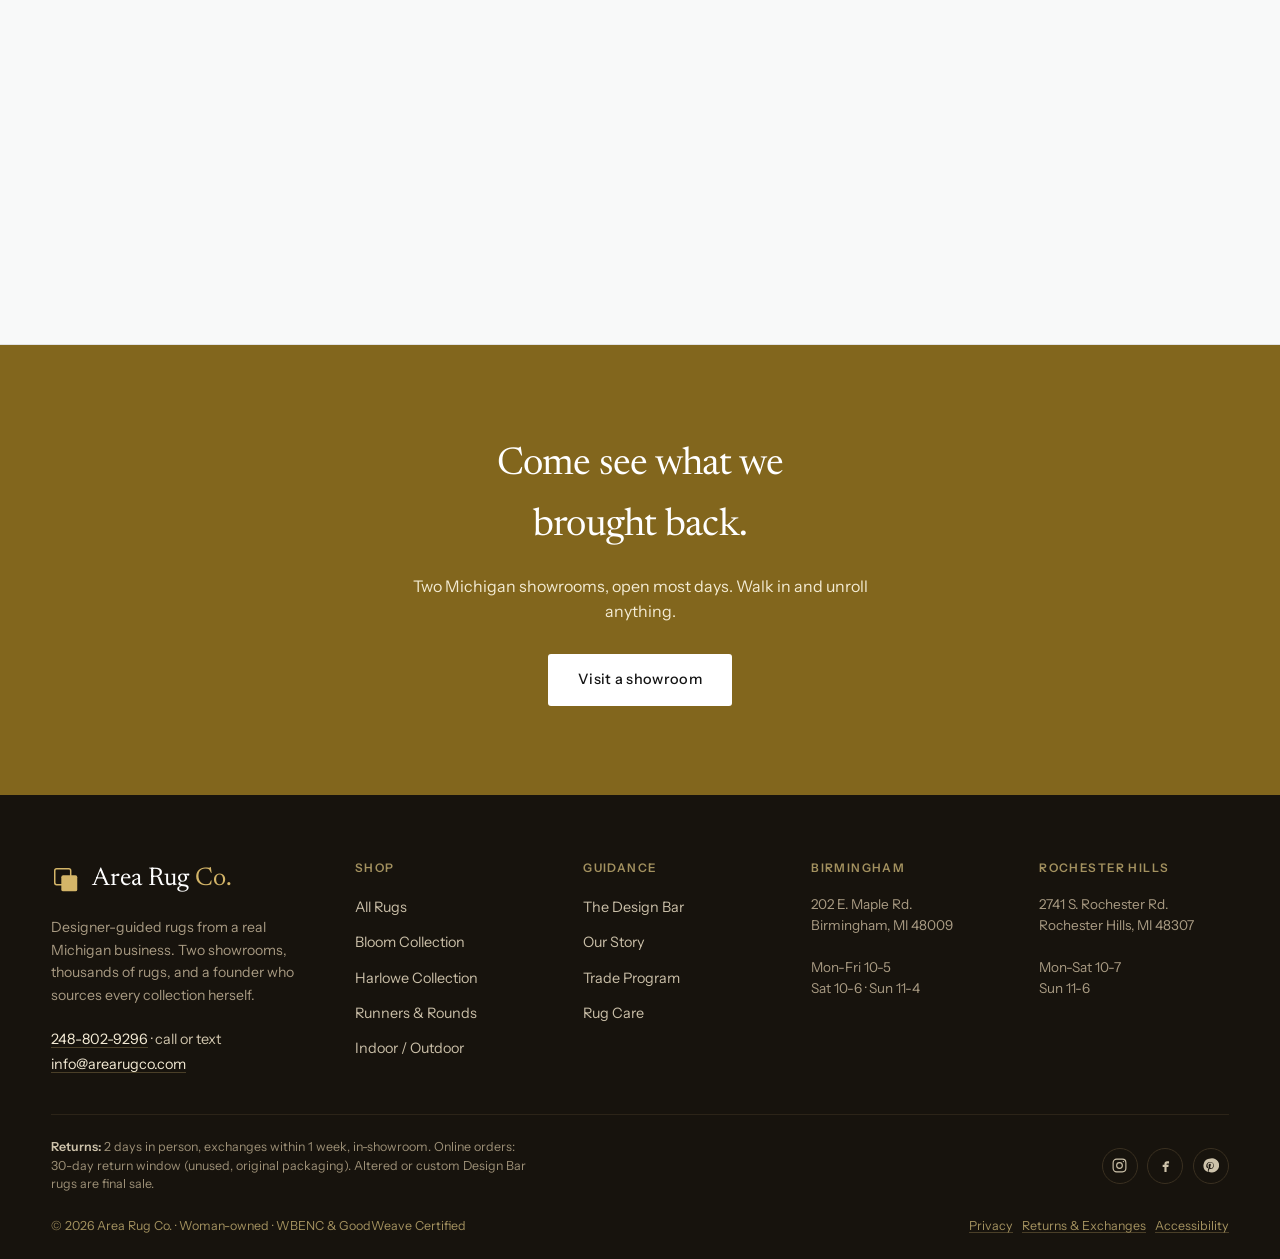
==== commit db316c58: "Marco's round 2 feedback: logo, nav expansion, gallery/showroom redesigns, PDP accordions - Global: " ====
--- a/about.html
+++ b/about.html
@@ -63,19 +63,23 @@
       <button class="hamburger ico-btn" aria-label="Open menu" id="hamburger"><svg class="icon" viewBox="0 0 24 24"><path d="M3 6h18M3 12h18M3 18h18"/></svg></button>
       <button class="ico-btn" id="searchToggle" aria-label="Search"><svg class="icon" viewBox="0 0 24 24"><circle cx="11" cy="11" r="7"/><path d="M21 21l-4.3-4.3"/></svg><span class="lbl">Search</span></button>
     </div>
-    <a href="index.html" class="wordmark">Area Rug&nbsp;<span class="co">Co.</span></a>
+    <a href="index.html" class="wordmark"><img class="wordmark-logo" src="assets/img/logo-black.png" alt="Area Rug Co." /></a>
     <div class="header-right">
       <a href="showrooms.html" class="ico-btn" aria-label="Showrooms"><svg class="icon" viewBox="0 0 24 24"><path d="M12 21s-7-6.2-7-11a7 7 0 0114 0c0 4.8-7 11-7 11z"/><circle cx="12" cy="10" r="2.5"/></svg><span class="lbl">Showrooms</span></a>
       <button class="ico-btn" aria-label="Account"><svg class="icon" viewBox="0 0 24 24"><circle cx="12" cy="8" r="4"/><path d="M4 21c0-4 3.6-6 8-6s8 2 8 6"/></svg></button>
-      <button class="ico-btn cart-btn" id="cartToggle" aria-label="Cart"><svg class="icon" viewBox="0 0 24 24"><path d="M6 7h12l-1 13H7L6 7z"/><path d="M9 7a3 3 0 016 0"/></svg><span class="count">0</span></button>
+      <button class="ico-btn cart-btn" id="cartToggle" aria-label="Cart"><svg class="bag-icon" viewBox="0 0 24 24"><path d="M4 8h11l-.9 10.5a2 2 0 01-2 1.5H6.9a2 2 0 01-2-1.5L4 8z"/><path d="M7.5 8V6a3.5 3.5 0 017 0v2"/><path d="M13 12h6.5a1 1 0 011 1.1l-.9 8.4a1.6 1.6 0 01-1.6 1.5H14"/></svg><span class="count">0</span></button>
     </div>
   </div>
   <nav class="primary-nav" id="primaryNav" aria-label="Primary">
     <ul>
-      <li><a href="product.html">Rugs</a></li>
-      <li><a href="index.html#designbar">The Design Bar</a></li>
+      <li><a href="product.html">Trending Rugs</a></li>
+      <li><a href="#">Size</a></li>
+      <li><a href="#">Room Type</a></li>
+      <li><a href="#">Rug Type</a></li>
+      <li><a href="#">Home Decor Accessories</a></li>
+      <li><a href="#">Clearance</a></li>
+      <li><a href="about.html" class="is-active">About Us</a></li>
       <li><a href="showrooms.html">Showrooms</a></li>
-      <li><a href="about.html" class="is-active">Guidance</a></li>
     </ul>
   </nav>
 </header>
@@ -122,48 +126,25 @@
   </div>
 </section>
 
-<!-- ===================== TIMELINE ===================== -->
+<!-- ===================== TIMELINE (with correlating photo) ===================== -->
 <section class="tl-section">
   <div class="wrap sec">
     <div class="sec-head reveal"><div><h2 class="serif">A few years, two showrooms, and some good press.</h2></div></div>
-    <div class="timeline reveal">
-      <div class="tl-item"><div class="tl-date">2021</div><div class="tl-body"><h3>Area Rug Co. is founded</h3><p>The first showroom opens in Birmingham at 202 E. Maple Rd.</p></div></div>
-      <div class="tl-item"><div class="tl-date">April 2021</div><div class="tl-body"><h3>Featured in The Detroit News</h3><p>Early coverage of the new Birmingham rug showroom.</p></div></div>
-      <div class="tl-item"><div class="tl-date">November 2021</div><div class="tl-body"><h3>Detroit Pistons Small Business Grant</h3><p>Awarded a $10,000 grant supporting woman-owned Michigan businesses.</p></div></div>
-      <div class="tl-item"><div class="tl-date">January 2022</div><div class="tl-body"><h3>WDIV Channel 4 interview</h3><p>A local television feature on the business and its design approach.</p></div></div>
-      <div class="tl-item"><div class="tl-date">December 2022</div><div class="tl-body"><h3>Featured on Live in the D</h3><p>A segment introducing the showroom to a wider Detroit audience.</p></div></div>
-      <div class="tl-item"><div class="tl-date">2024</div><div class="tl-body"><h3>Second showroom opens</h3><p>Rochester Hills opens at 2741 S. Rochester Rd., doubling the floor space.</p></div></div>
-    </div>
-  </div>
-</section>
-
-<!-- ===================== VALUES ===================== -->
-<section class="sec wrap">
-  <div class="sec-head reveal"><div><h2 class="serif">What we hold to.</h2></div></div>
-  <div class="values reveal">
-    <div class="value">
-      <h3>Showroom-first</h3>
-      <p>You can drive to us. Thousands of rugs, unrolled in real light, on real floors, with someone who can talk you through the difference between them.</p>
-    </div>
-    <div class="value">
-      <h3>Designer-guided</h3>
-      <p>Every collection is chosen or designed by Tina, and every custom order runs through The Design Bar with a designer, not a form.</p>
-    </div>
-    <div class="value">
-      <h3>Honest about price</h3>
-      <p>From everyday styles to premium natural-fiber pieces, we show the real range and never pretend a rug is something it is not.</p>
-    </div>
-  </div>
-</section>
-
-<!-- ===================== CERTIFICATIONS ===================== -->
-<section class="press">
-  <div class="wrap sec certs-band">
-    <h2 class="reveal">Certified, and proud of it.</h2>
-    <div class="certs reveal" style="margin-top:1.6rem;">
-      <span class="cert"><span class="dot"></span>WBENC Certified · Women's Business Enterprise</span>
-      <span class="cert"><span class="dot"></span>GoodWeave Certified</span>
-      <span class="cert"><span class="dot"></span>Rochester Hills Chamber of Commerce</span>
+    <div class="timeline-with-photo reveal">
+      <div class="timeline">
+        <div class="tl-item"><div class="tl-date">2021</div><div class="tl-body"><h3>Area Rug Co. is founded</h3><p>The first showroom opens in Birmingham at 202 E. Maple Rd.</p></div></div>
+        <div class="tl-item"><div class="tl-date">April 2021</div><div class="tl-body"><h3>Featured in The Detroit News</h3><p>Early coverage of the new Birmingham rug showroom.</p></div></div>
+        <div class="tl-item"><div class="tl-date">November 2021</div><div class="tl-body"><h3>Detroit Pistons Small Business Grant</h3><p>Awarded a $10,000 grant supporting woman-owned Michigan businesses.</p></div></div>
+        <div class="tl-item"><div class="tl-date">January 2022</div><div class="tl-body"><h3>WDIV Channel 4 interview</h3><p>A local television feature on the business and its design approach.</p></div></div>
+        <div class="tl-item"><div class="tl-date">December 2022</div><div class="tl-body"><h3>Featured on Live in the D</h3><p>A segment introducing the showroom to a wider Detroit audience.</p></div></div>
+        <div class="tl-item"><div class="tl-date">2024</div><div class="tl-body"><h3>Second showroom opens</h3><p>Rochester Hills opens at 2741 S. Rochester Rd., doubling the floor space.</p></div></div>
+      </div>
+      <div class="tl-photos">
+        <div>
+          <div class="tl-photo"><img src="assets/img/rochester-night.jpg" alt="Area Rug Co. Rochester Hills showroom, opened 2024" /></div>
+          <p class="tl-photo-cap">2024 — Rochester Hills opens</p>
+        </div>
+      </div>
     </div>
   </div>
 </section>
--- a/assets/site.css
+++ b/assets/site.css
@@ -16,7 +16,7 @@
   --accent-deep: #4d3d1569;
   --accent-tint: #f9f3e5;        /* pale gold wash */
   --accent-tint-2:#f2e8ce;
-  --gold-light: #9d8a3e;         /* lighter true-to-sign gold (3.3:1) for decorative accents only: badge outlines, icons, large display numbers — never small text or button fills */
+  --gold-light: #c89745;         /* sampled directly from the real logo file (2.6:1 on white — decorative only): badge outlines, icons, large display numbers, rug-fill icon color — never small text or button fills */
 
   --ink: #141414;
   --ink-80: #141414cc;
@@ -365,6 +365,159 @@
 @media (prefers-reduced-motion:reduce){ .reveal{ opacity:1; transform:none; transition:none; } html{ scroll-behavior:auto; } }
 
 /* ============================================================
+   Logo lockup (replaces text wordmark)
+   ============================================================ */
+.wordmark-logo{ height:26px; width:auto; display:block; }
+@media (max-width:720px){ .wordmark-logo{ height:22px; } }
+
+/* ============================================================
+   Overlapping cart-bag icon with count badge
+   ============================================================ */
+.cart-btn{ position:relative; }
+.cart-btn .bag-icon{ width:22px; height:22px; stroke:currentColor; stroke-width:1.6; fill:none; }
+.cart-btn .count{
+  position:absolute; top:2px; right:0; margin-left:0;
+  min-width:16px; height:16px; padding:0 3px; border-radius:99px;
+  background:var(--accent); color:#fff; font-size:.6rem; font-weight:700;
+  display:inline-flex; align-items:center; justify-content:center;
+  box-shadow:0 0 0 2px var(--bg);
+}
+
+/* ============================================================
+   Expanded primary nav (8 items) — desktop
+   ============================================================ */
+.primary-nav ul{ gap:clamp(1rem,2.1vw,2.1rem); }
+.primary-nav a{ font-size:.82rem; white-space:nowrap; }
+
+/* ============================================================
+   Accordion (Size / Product Details / Returns / Washing & Care)
+   ============================================================ */
+.acc{ border-top:1px solid var(--rule); }
+.acc:last-child{ border-bottom:1px solid var(--rule); }
+.acc-head{ width:100%; display:flex; align-items:center; justify-content:space-between; padding:1.1rem 0; text-align:left; font-size:.95rem; font-weight:600; }
+.acc-head .chev{ width:16px; height:16px; stroke:var(--ink-70); stroke-width:1.6; fill:none; transition:transform .25s var(--ease); flex-shrink:0; }
+.acc.open .acc-head .chev{ transform:rotate(180deg); }
+.acc-panel{ overflow:hidden; max-height:0; transition:max-height .3s var(--ease); }
+.acc.open .acc-panel{ max-height:2000px; }
+.acc-panel-inner{ padding:0 0 1.5rem; }
+
+/* ============================================================
+   Detailed / representational accordion icons
+   ============================================================ */
+.pd-icons{ display:grid; grid-template-columns:repeat(4,1fr); gap:1rem; margin-bottom:1.3rem; }
+.pd-icon{ text-align:center; }
+.pd-icon svg{ width:32px; height:32px; margin-inline:auto; }
+.pd-icon span{ display:block; margin-top:.5rem; font-size:.72rem; font-weight:500; line-height:1.3; }
+
+/* ============================================================
+   Room-context gallery (product page)
+   ============================================================ */
+.room-ctx-grid{ display:grid; grid-template-columns:repeat(4,1fr); gap:clamp(.6rem,1.2vw,1rem); }
+.room-ctx-cell{ border-radius:5px; overflow:hidden; aspect-ratio:3/4; background:var(--panel); position:relative; }
+.room-ctx-cell img{ width:100%; height:100%; object-fit:cover; transition:transform .5s var(--ease); }
+.room-ctx-cell:hover img{ transform:scale(1.04); }
+.room-ctx-cell .rc-label{ position:absolute; left:.7rem; bottom:.7rem; background:rgba(255,255,255,.92); color:var(--ink); font-size:.7rem; font-weight:600; padding:.32rem .6rem; border-radius:99px; }
+
+/* ============================================================
+   Why You'll Enjoy These Rugs (visual-first, minimal copy)
+   ============================================================ */
+.enjoy-grid{ display:grid; grid-template-columns:repeat(3,1fr); gap:clamp(1rem,2vw,1.6rem); }
+.enjoy-card{}
+.enjoy-media{ border-radius:6px; overflow:hidden; aspect-ratio:4/5; background:var(--panel); }
+.enjoy-media img{ width:100%; height:100%; object-fit:cover; }
+.enjoy-card h3{ font-family:var(--serif); font-weight:500; font-size:1.15rem; margin-top:1rem; }
+.enjoy-card p{ font-size:.85rem; color:var(--ink-55); margin-top:.3rem; line-height:1.5; }
+
+/* ============================================================
+   Homepage — showroom section (editorial / stacked pattern)
+   ============================================================ */
+.showroom-editorial{ }
+.se-intro{ max-width:60ch; margin-bottom:clamp(2rem,4vw,3rem); }
+.se-intro h2{ font-family:var(--serif); font-weight:400; font-size:clamp(1.6rem,2.5vw,2.2rem); line-height:1.08; letter-spacing:-.015em; white-space:nowrap; }
+@media (max-width:900px){ .se-intro h2{ white-space:normal; } }
+.se-intro p{ color:var(--ink-55); font-size:.95rem; margin-top:.6rem; max-width:52ch; }
+.se-row{ display:grid; grid-template-columns:1.15fr .85fr; gap:clamp(1.5rem,4vw,4rem); align-items:center; padding:clamp(1.2rem,2.4vw,1.8rem) 0; }
+.se-row.rev{ grid-template-columns:.85fr 1.15fr; }
+.se-row.rev .se-media{ order:2; }
+.se-media{ border-radius:6px; overflow:hidden; aspect-ratio:16/10; background:var(--panel); }
+.se-media img{ width:100%; height:100%; object-fit:cover; }
+.se-copy .num{ font-family:var(--serif); font-size:.85rem; color:var(--gold-light); }
+.se-copy h3{ font-family:var(--serif); font-weight:500; font-size:clamp(1.5rem,2.4vw,2rem); margin-top:.5rem; letter-spacing:-.015em; }
+.se-copy p{ color:var(--ink-70); font-size:1.02rem; line-height:1.65; margin-top:.9rem; max-width:38ch; }
+.se-copy .loc-mini{ margin-top:1.3rem; font-size:.88rem; color:var(--ink-55); padding-top:1.1rem; border-top:1px solid var(--rule); max-width:34ch; }
+.se-copy .loc-mini b{ color:var(--ink); font-weight:600; display:block; margin-bottom:.2rem; }
+.se-cta{ margin-top:clamp(1.5rem,3vw,2.5rem); text-align:center; }
+@media (max-width:1000px){
+  .se-row,.se-row.rev{ grid-template-columns:1fr; }
+  .se-row.rev .se-media{ order:0; }
+}
+
+/* ============================================================
+   Homepage — Michigan-made recognition (visual-first)
+   ============================================================ */
+.recognition{ background:var(--paper); border-block:1px solid var(--rule); }
+.recog-head{ text-align:center; max-width:56ch; margin-inline:auto; }
+.recog-head h2{ font-family:var(--serif); font-weight:400; font-size:clamp(1.9rem,3vw,2.5rem); letter-spacing:-.02em; }
+.recog-head p{ color:var(--ink-55); font-size:.95rem; margin-top:.6rem; }
+.recog-grid{ display:grid; grid-template-columns:1.2fr .8fr; gap:clamp(1.2rem,3vw,2rem); margin-top:clamp(2rem,4vw,2.8rem); align-items:stretch; }
+.recog-video{ position:relative; border-radius:6px; overflow:hidden; background:#1c160d; aspect-ratio:16/9; }
+.recog-video iframe{ position:absolute; inset:0; width:100%; height:100%; border:0; }
+.recog-video .v-unmute{ z-index:2; }
+.recog-video .yt-cover{ position:absolute; inset:0; z-index:1; cursor:pointer; background:transparent; }
+.recog-side{ display:flex; flex-direction:column; gap:clamp(.8rem,1.6vw,1.2rem); }
+.recog-badges{ display:flex; flex-wrap:wrap; gap:.6rem; }
+.recog-media-row{ display:grid; grid-template-columns:1fr 1fr; gap:clamp(.6rem,1.2vw,1rem); flex:1; }
+.recog-photo{ border-radius:5px; overflow:hidden; background:var(--panel); min-height:110px; }
+.recog-photo img{ width:100%; height:100%; object-fit:cover; }
+@media (max-width:1000px){ .recog-grid{ grid-template-columns:1fr; } }
+
+/* ============================================================
+   Showrooms — visit steps with image
+   ============================================================ */
+.visit-step .visit-media{ width:100%; aspect-ratio:4/3; border-radius:6px; overflow:hidden; background:var(--panel); margin-bottom:.9rem; }
+.visit-step .visit-media img{ width:100%; height:100%; object-fit:cover; }
+.visit-step .visit-icon{ position:relative; margin-top:-38px; margin-inline:auto; background:var(--bg); box-shadow:0 0 0 4px var(--bg); }
+@media (max-width:1000px){
+  .visit-step .visit-media{ grid-row:1; grid-column:1/-1; margin-bottom:.6rem; aspect-ratio:16/9; }
+  .visit-step .visit-icon{ margin-top:0; grid-row:2; }
+  .visit-step h3{ grid-row:2; }
+  .visit-step .visit-num{ grid-row:2; }
+}
+
+/* ============================================================
+   Showrooms — two-showroom gallery pattern (editorial, large-format)
+   ============================================================ */
+.showroom-gallery{}
+.sg-head{ max-width:60ch; }
+.sg-head h2{ font-family:var(--serif); font-weight:400; font-size:var(--fs-heading); letter-spacing:-.015em; }
+.sg-head p{ color:var(--ink-55); font-size:.95rem; margin-top:.6rem; }
+.sg-feature{ position:relative; border-radius:6px; overflow:hidden; aspect-ratio:21/9; margin-top:clamp(1.6rem,3vw,2.4rem); background:var(--panel); }
+.sg-feature img{ width:100%; height:100%; object-fit:cover; }
+.sg-feature .sg-caption{ position:absolute; left:0; right:0; bottom:0; padding:clamp(1.2rem,3vw,2rem); background:linear-gradient(0deg, rgba(20,16,9,.72) 0%, rgba(20,16,9,0) 70%); color:#fff; }
+.sg-feature .sg-caption .since{ font-size:.72rem; letter-spacing:.12em; text-transform:uppercase; color:var(--gold-light); }
+.sg-feature .sg-caption h3{ font-family:var(--serif); font-weight:400; font-size:clamp(1.5rem,2.6vw,2.1rem); margin-top:.3rem; }
+.sg-strip{ display:grid; grid-template-columns:repeat(3,1fr); gap:clamp(.7rem,1.4vw,1.1rem); margin-top:clamp(.7rem,1.4vw,1.1rem); }
+.sg-strip-cell{ border-radius:5px; overflow:hidden; aspect-ratio:4/3; background:var(--panel); }
+.sg-strip-cell img{ width:100%; height:100%; object-fit:cover; }
+.sg-info-row{ display:flex; justify-content:space-between; align-items:flex-end; margin-top:clamp(1.5rem,3vw,2.2rem); gap:1.5rem; flex-wrap:wrap; }
+.sg-info{ font-size:.9rem; color:var(--ink-70); }
+.sg-info b{ color:var(--ink); }
+
+/* ============================================================
+   About Us — timeline photo
+   ============================================================ */
+.timeline-with-photo{ display:grid; grid-template-columns:1fr 260px; gap:clamp(2rem,4vw,3.5rem); align-items:start; }
+.tl-photos{ display:flex; flex-direction:column; gap:1.2rem; position:sticky; top:calc(var(--nav-h) + 1.5rem); }
+.tl-photo{ border-radius:5px; overflow:hidden; aspect-ratio:4/5; background:var(--panel); }
+.tl-photo img{ width:100%; height:100%; object-fit:cover; }
+.tl-photo-cap{ font-size:.76rem; color:var(--ink-55); margin-top:.5rem; text-align:center; }
+@media (max-width:1000px){
+  .timeline-with-photo{ grid-template-columns:1fr; }
+  .tl-photos{ position:static; flex-direction:row; }
+  .tl-photo{ flex:1; aspect-ratio:1/1; }
+}
+
+/* ============================================================
    Responsive
    ============================================================ */
 
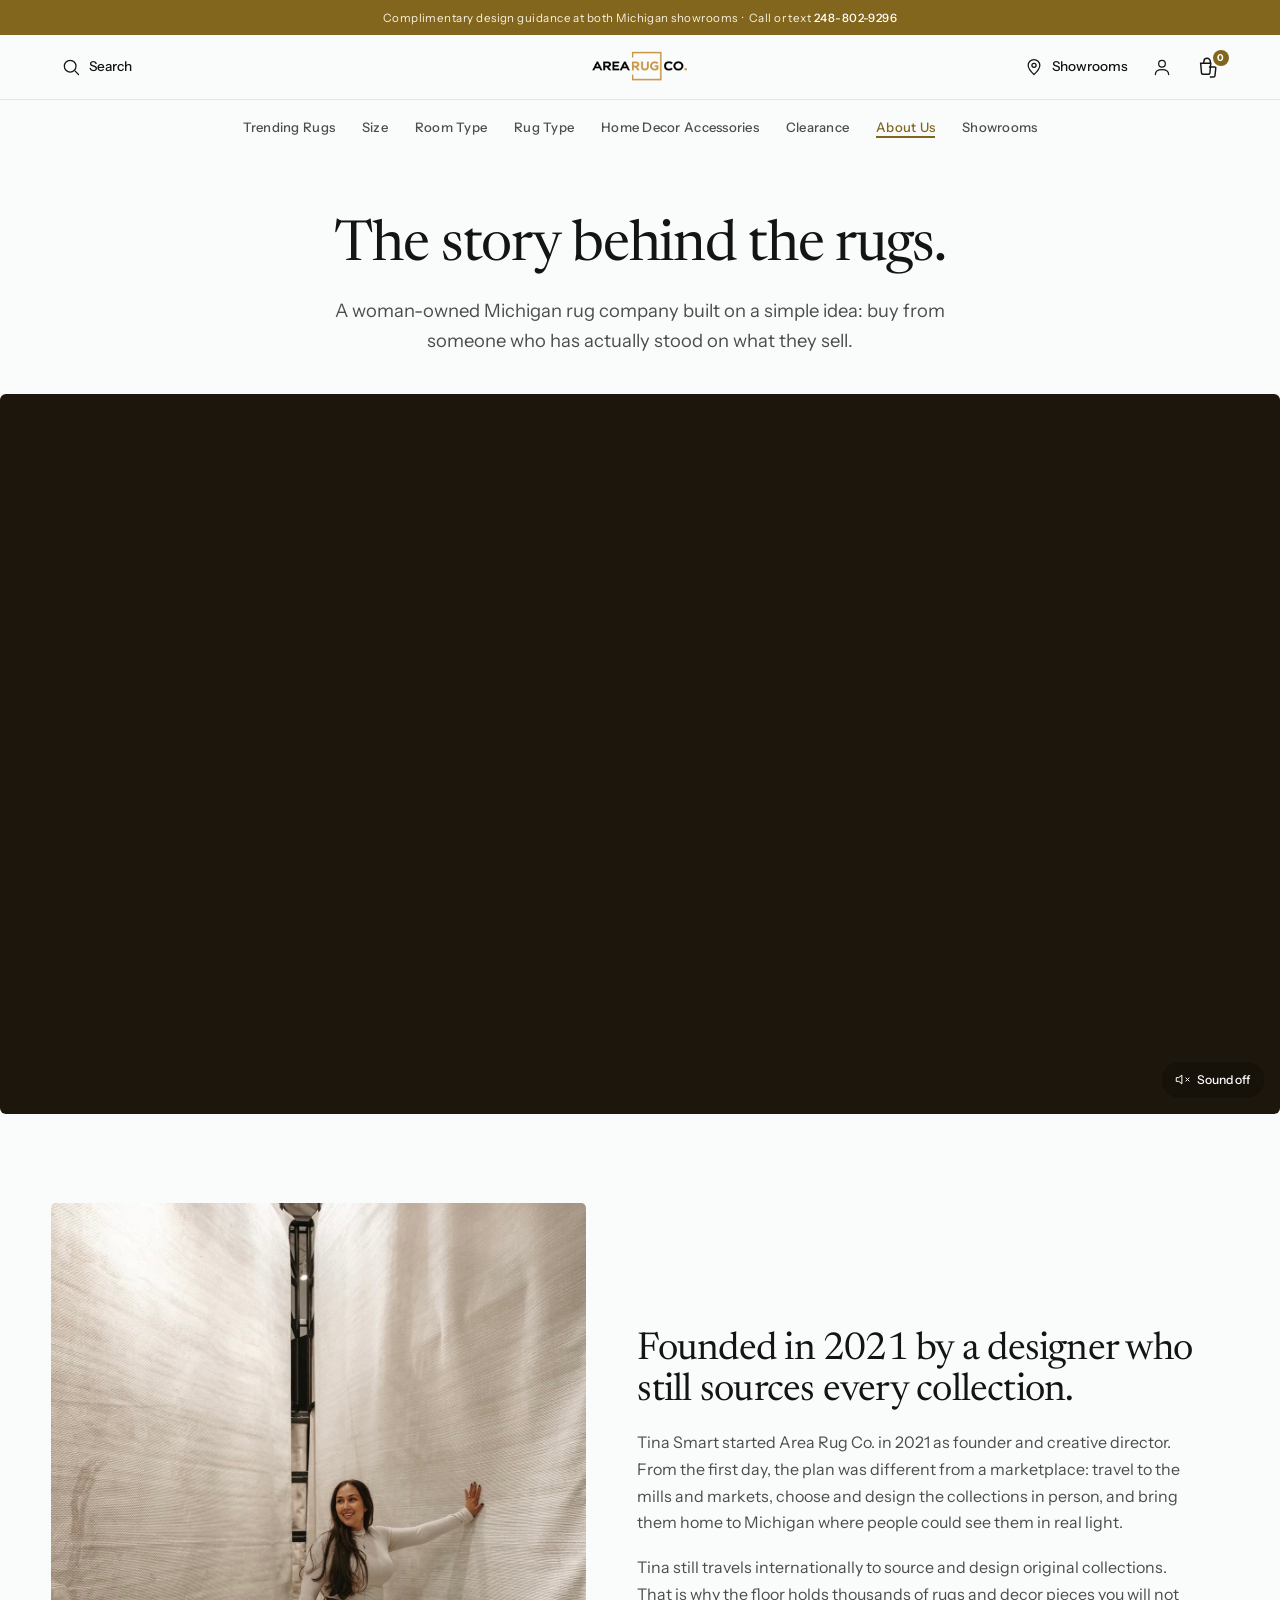
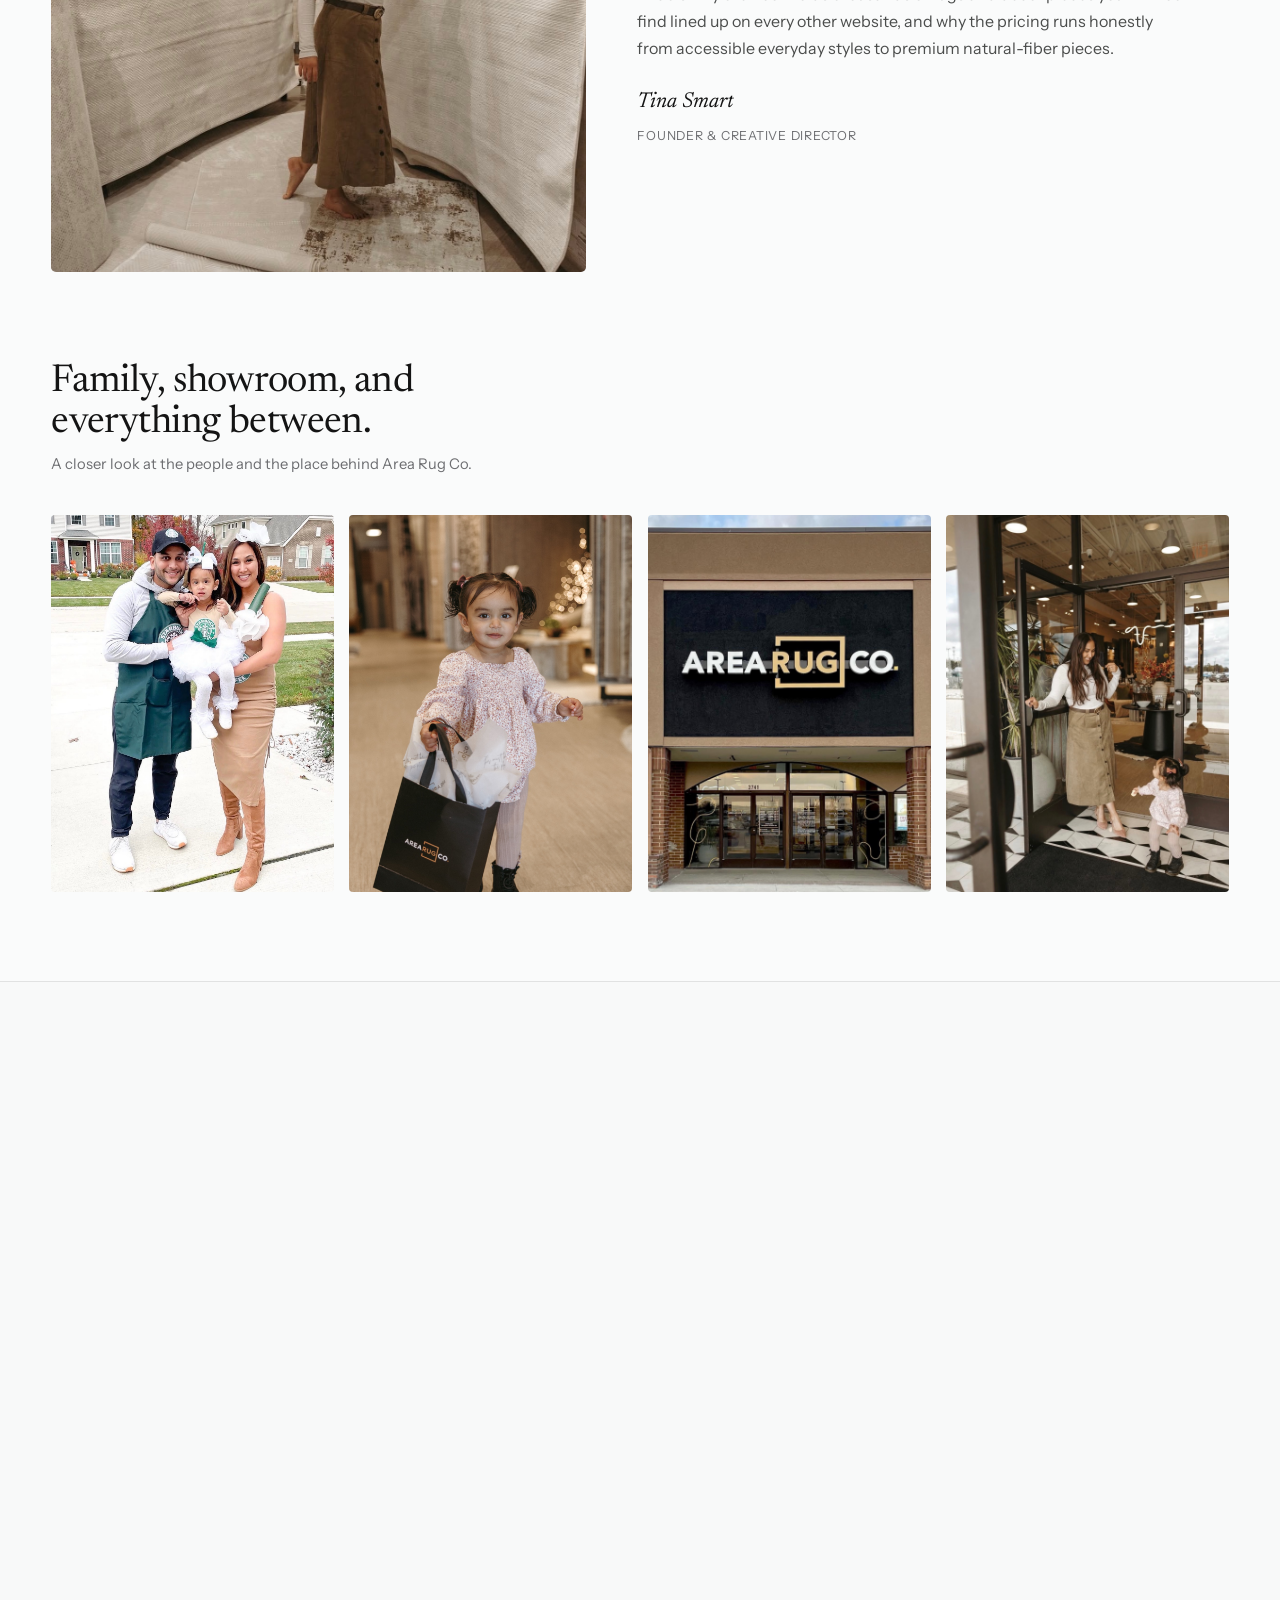
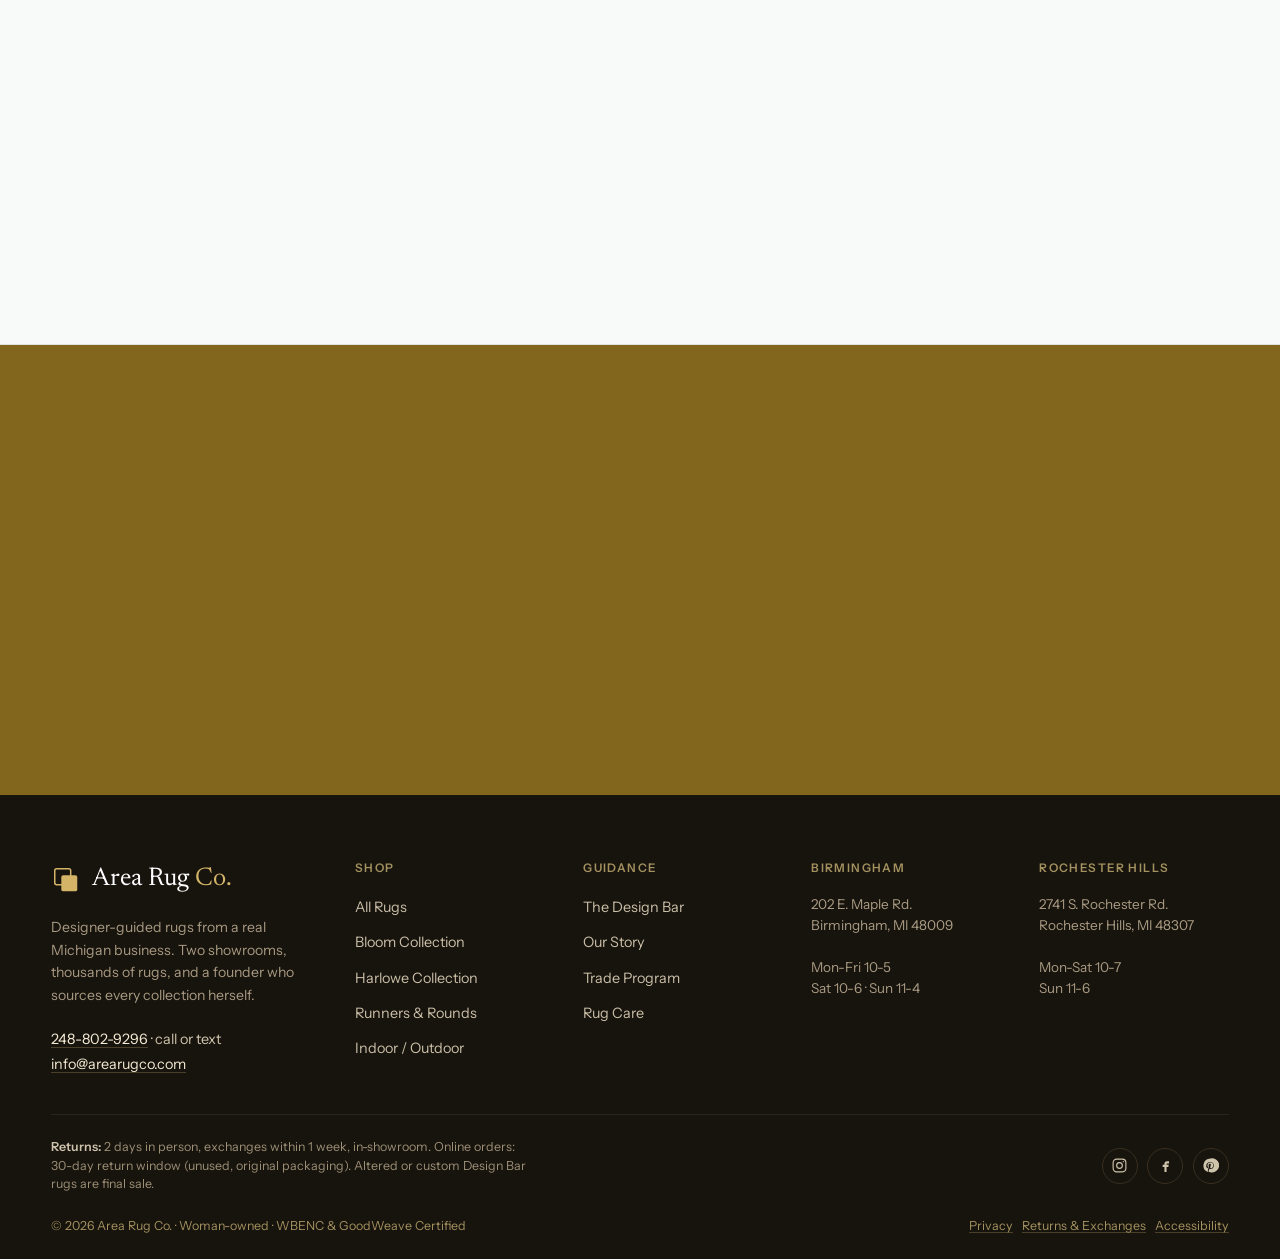
==== commit eb853e51: "Marco's round 3 feedback: copy cleanup, gallery, photo sizing, crop-fix pattern, video fixes Copy: r" ====
--- a/about.html
+++ b/about.html
@@ -142,7 +142,7 @@
       <div class="tl-photos">
         <div>
           <div class="tl-photo"><img src="assets/img/rochester-night.jpg" alt="Area Rug Co. Rochester Hills showroom, opened 2024" /></div>
-          <p class="tl-photo-cap">2024 — Rochester Hills opens</p>
+          <p class="tl-photo-cap">2024 · Rochester Hills opens</p>
         </div>
       </div>
     </div>
--- a/assets/site.css
+++ b/assets/site.css
@@ -16,7 +16,7 @@
   --accent-deep: #4d3d1569;
   --accent-tint: #f9f3e5;        /* pale gold wash */
   --accent-tint-2:#f2e8ce;
-  --gold-light: #c89745;         /* sampled directly from the real logo file (2.6:1 on white — decorative only): badge outlines, icons, large display numbers, rug-fill icon color — never small text or button fills */
+  --gold-light: #c89745;         /* sampled directly from the real logo file (2.6:1 on white, decorative only): badge outlines, icons, large display numbers, rug-fill icon color, never small text or button fills */
 
   --ink: #141414;
   --ink-80: #141414cc;
@@ -367,7 +367,7 @@
 /* ============================================================
    Logo lockup (replaces text wordmark)
    ============================================================ */
-.wordmark-logo{ height:26px; width:auto; display:block; }
+.wordmark-logo{ height:34px; width:auto; display:block; }
 @media (max-width:720px){ .wordmark-logo{ height:22px; } }
 
 /* ============================================================
@@ -384,7 +384,7 @@
 }
 
 /* ============================================================
-   Expanded primary nav (8 items) — desktop
+   Expanded primary nav (8 items), desktop
    ============================================================ */
 .primary-nav ul{ gap:clamp(1rem,2.1vw,2.1rem); }
 .primary-nav a{ font-size:.82rem; white-space:nowrap; }
@@ -429,7 +429,7 @@
 .enjoy-card p{ font-size:.85rem; color:var(--ink-55); margin-top:.3rem; line-height:1.5; }
 
 /* ============================================================
-   Homepage — showroom section (editorial / stacked pattern)
+   Homepage: showroom section (editorial / stacked pattern)
    ============================================================ */
 .showroom-editorial{ }
 .se-intro{ max-width:60ch; margin-bottom:clamp(2rem,4vw,3rem); }
@@ -439,7 +439,7 @@
 .se-row{ display:grid; grid-template-columns:1.15fr .85fr; gap:clamp(1.5rem,4vw,4rem); align-items:center; padding:clamp(1.2rem,2.4vw,1.8rem) 0; }
 .se-row.rev{ grid-template-columns:.85fr 1.15fr; }
 .se-row.rev .se-media{ order:2; }
-.se-media{ border-radius:6px; overflow:hidden; aspect-ratio:16/10; background:var(--panel); }
+.se-media{ border-radius:6px; overflow:hidden; aspect-ratio:4/3; background:var(--panel); }
 .se-media img{ width:100%; height:100%; object-fit:cover; }
 .se-copy .num{ font-family:var(--serif); font-size:.85rem; color:var(--gold-light); }
 .se-copy h3{ font-family:var(--serif); font-weight:500; font-size:clamp(1.5rem,2.4vw,2rem); margin-top:.5rem; letter-spacing:-.015em; }
@@ -453,17 +453,17 @@
 }
 
 /* ============================================================
-   Homepage — Michigan-made recognition (visual-first)
+   Homepage: Michigan-made recognition (visual-first)
    ============================================================ */
 .recognition{ background:var(--paper); border-block:1px solid var(--rule); }
 .recog-head{ text-align:center; max-width:56ch; margin-inline:auto; }
 .recog-head h2{ font-family:var(--serif); font-weight:400; font-size:clamp(1.9rem,3vw,2.5rem); letter-spacing:-.02em; }
 .recog-head p{ color:var(--ink-55); font-size:.95rem; margin-top:.6rem; }
-.recog-grid{ display:grid; grid-template-columns:1.2fr .8fr; gap:clamp(1.2rem,3vw,2rem); margin-top:clamp(2rem,4vw,2.8rem); align-items:stretch; }
-.recog-video{ position:relative; border-radius:6px; overflow:hidden; background:#1c160d; aspect-ratio:16/9; }
-.recog-video iframe{ position:absolute; inset:0; width:100%; height:100%; border:0; }
-.recog-video .v-unmute{ z-index:2; }
-.recog-video .yt-cover{ position:absolute; inset:0; z-index:1; cursor:pointer; background:transparent; }
+.recog-grid{ display:grid; grid-template-columns:1.2fr .8fr; gap:clamp(1.2rem,3vw,2rem); margin-top:clamp(2rem,4vw,2.8rem); align-items:center; }
+.recog-video{ position:relative; border-radius:6px; overflow:hidden; background:#1c160d; aspect-ratio:16/9; width:100%; min-width:0; align-self:center; }
+.recog-video iframe{ position:absolute; inset:0; width:100%; height:100%; border:0; pointer-events:none; }
+.recog-video .v-unmute{ z-index:3; }
+.recog-video .yt-cover{ position:absolute; inset:0; z-index:2; cursor:pointer; background:transparent; }
 .recog-side{ display:flex; flex-direction:column; gap:clamp(.8rem,1.6vw,1.2rem); }
 .recog-badges{ display:flex; flex-wrap:wrap; gap:.6rem; }
 .recog-media-row{ display:grid; grid-template-columns:1fr 1fr; gap:clamp(.6rem,1.2vw,1rem); flex:1; }
@@ -472,41 +472,41 @@
 @media (max-width:1000px){ .recog-grid{ grid-template-columns:1fr; } }
 
 /* ============================================================
-   Showrooms — visit steps with image
-   ============================================================ */
-.visit-step .visit-media{ width:100%; aspect-ratio:4/3; border-radius:6px; overflow:hidden; background:var(--panel); margin-bottom:.9rem; }
+   Showrooms: visit steps with image
+   ============================================================ */
+.visit-step .visit-media{ width:100%; aspect-ratio:1/1; border-radius:6px; overflow:hidden; background:var(--panel); margin-bottom:.9rem; }
 .visit-step .visit-media img{ width:100%; height:100%; object-fit:cover; }
 .visit-step .visit-icon{ position:relative; margin-top:-38px; margin-inline:auto; background:var(--bg); box-shadow:0 0 0 4px var(--bg); }
 @media (max-width:1000px){
-  .visit-step .visit-media{ grid-row:1; grid-column:1/-1; margin-bottom:.6rem; aspect-ratio:16/9; }
+  .visit-step .visit-media{ grid-row:1; grid-column:1/-1; margin-bottom:.6rem; aspect-ratio:4/3; }
   .visit-step .visit-icon{ margin-top:0; grid-row:2; }
   .visit-step h3{ grid-row:2; }
   .visit-step .visit-num{ grid-row:2; }
 }
 
 /* ============================================================
-   Showrooms — two-showroom gallery pattern (editorial, large-format)
+   Showrooms: two-showroom gallery pattern (editorial, large-format)
    ============================================================ */
 .showroom-gallery{}
 .sg-head{ max-width:60ch; }
 .sg-head h2{ font-family:var(--serif); font-weight:400; font-size:var(--fs-heading); letter-spacing:-.015em; }
 .sg-head p{ color:var(--ink-55); font-size:.95rem; margin-top:.6rem; }
-.sg-feature{ position:relative; border-radius:6px; overflow:hidden; aspect-ratio:21/9; margin-top:clamp(1.6rem,3vw,2.4rem); background:var(--panel); }
+.sg-feature{ position:relative; border-radius:6px; overflow:hidden; aspect-ratio:4/3; margin-top:clamp(1.6rem,3vw,2.4rem); background:var(--panel); }
 .sg-feature img{ width:100%; height:100%; object-fit:cover; }
 .sg-feature .sg-caption{ position:absolute; left:0; right:0; bottom:0; padding:clamp(1.2rem,3vw,2rem); background:linear-gradient(0deg, rgba(20,16,9,.72) 0%, rgba(20,16,9,0) 70%); color:#fff; }
 .sg-feature .sg-caption .since{ font-size:.72rem; letter-spacing:.12em; text-transform:uppercase; color:var(--gold-light); }
 .sg-feature .sg-caption h3{ font-family:var(--serif); font-weight:400; font-size:clamp(1.5rem,2.6vw,2.1rem); margin-top:.3rem; }
 .sg-strip{ display:grid; grid-template-columns:repeat(3,1fr); gap:clamp(.7rem,1.4vw,1.1rem); margin-top:clamp(.7rem,1.4vw,1.1rem); }
-.sg-strip-cell{ border-radius:5px; overflow:hidden; aspect-ratio:4/3; background:var(--panel); }
+.sg-strip-cell{ border-radius:5px; overflow:hidden; aspect-ratio:1/1; background:var(--panel); }
 .sg-strip-cell img{ width:100%; height:100%; object-fit:cover; }
 .sg-info-row{ display:flex; justify-content:space-between; align-items:flex-end; margin-top:clamp(1.5rem,3vw,2.2rem); gap:1.5rem; flex-wrap:wrap; }
 .sg-info{ font-size:.9rem; color:var(--ink-70); }
 .sg-info b{ color:var(--ink); }
 
 /* ============================================================
-   About Us — timeline photo
-   ============================================================ */
-.timeline-with-photo{ display:grid; grid-template-columns:1fr 260px; gap:clamp(2rem,4vw,3.5rem); align-items:start; }
+   About Us: timeline photo
+   ============================================================ */
+.timeline-with-photo{ display:grid; grid-template-columns:1fr 440px; gap:clamp(2rem,4vw,3.5rem); align-items:start; }
 .tl-photos{ display:flex; flex-direction:column; gap:1.2rem; position:sticky; top:calc(var(--nav-h) + 1.5rem); }
 .tl-photo{ border-radius:5px; overflow:hidden; aspect-ratio:4/5; background:var(--panel); }
 .tl-photo img{ width:100%; height:100%; object-fit:cover; }
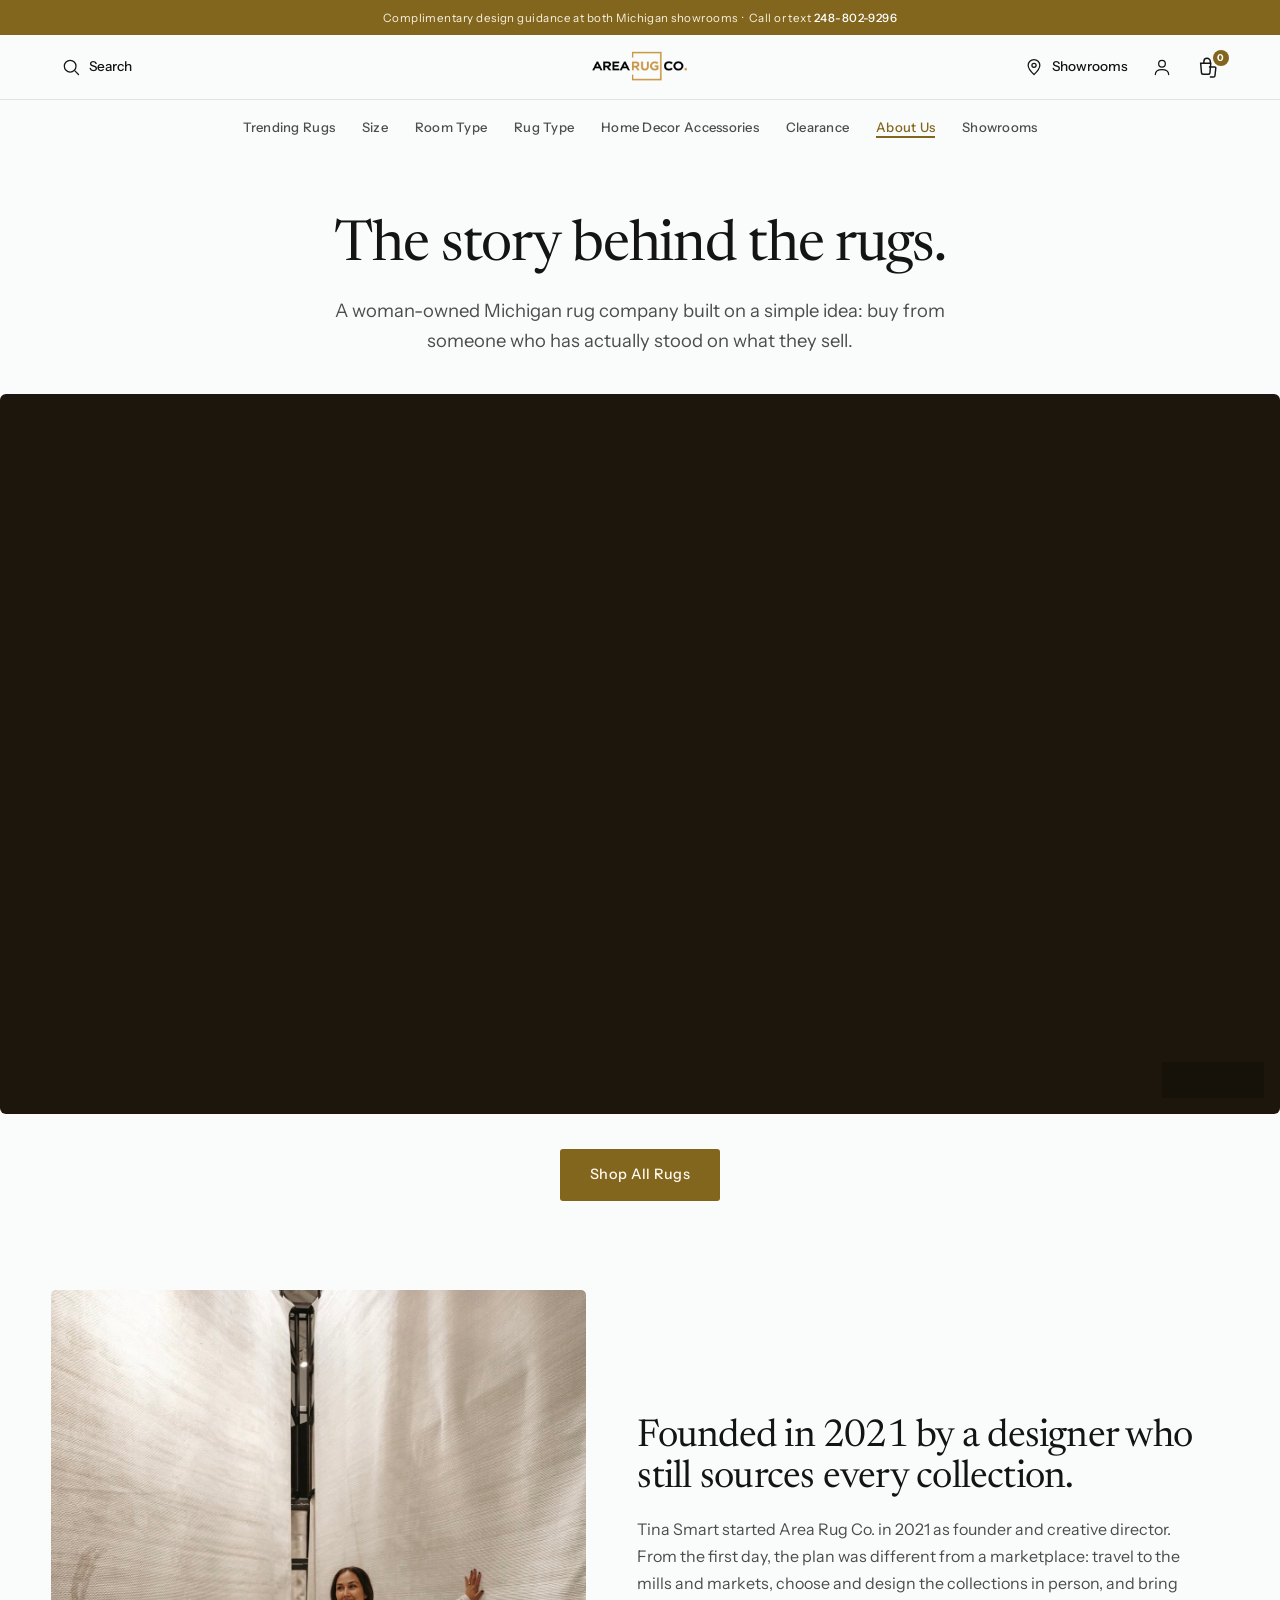
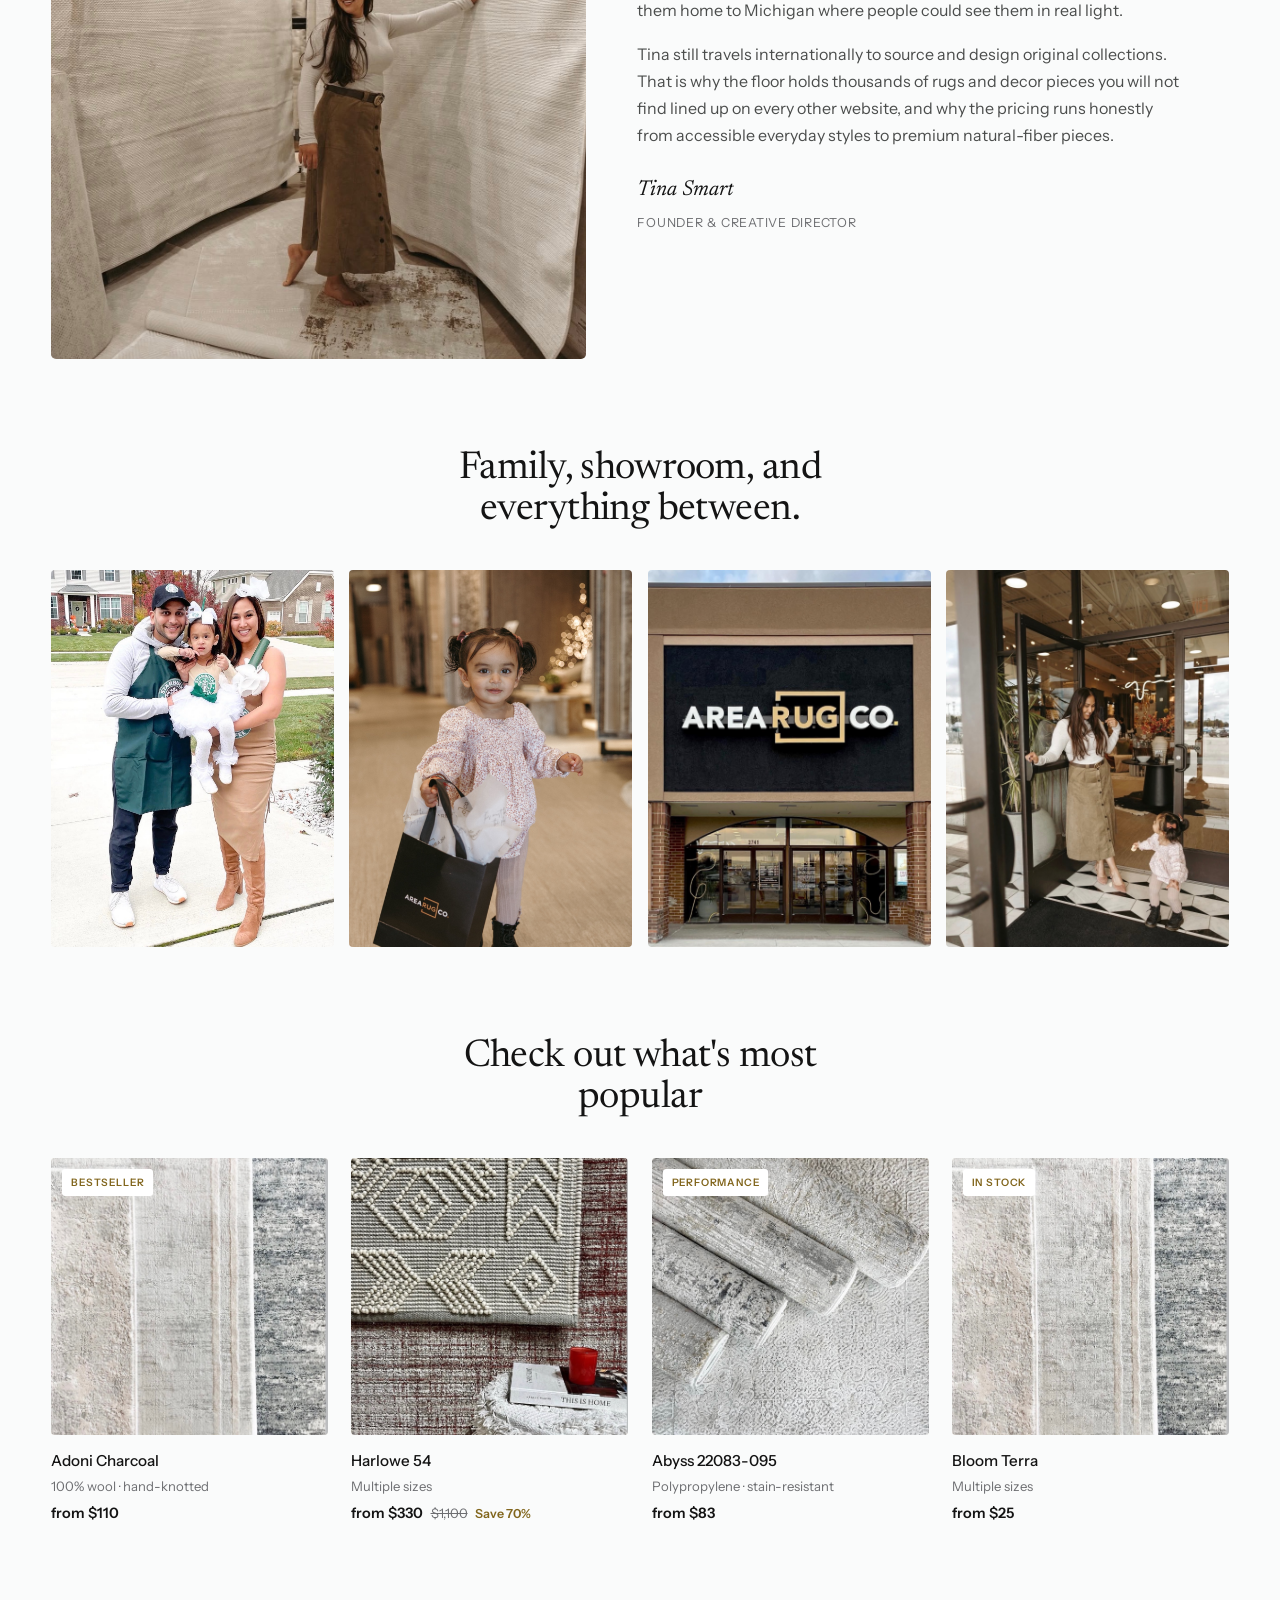
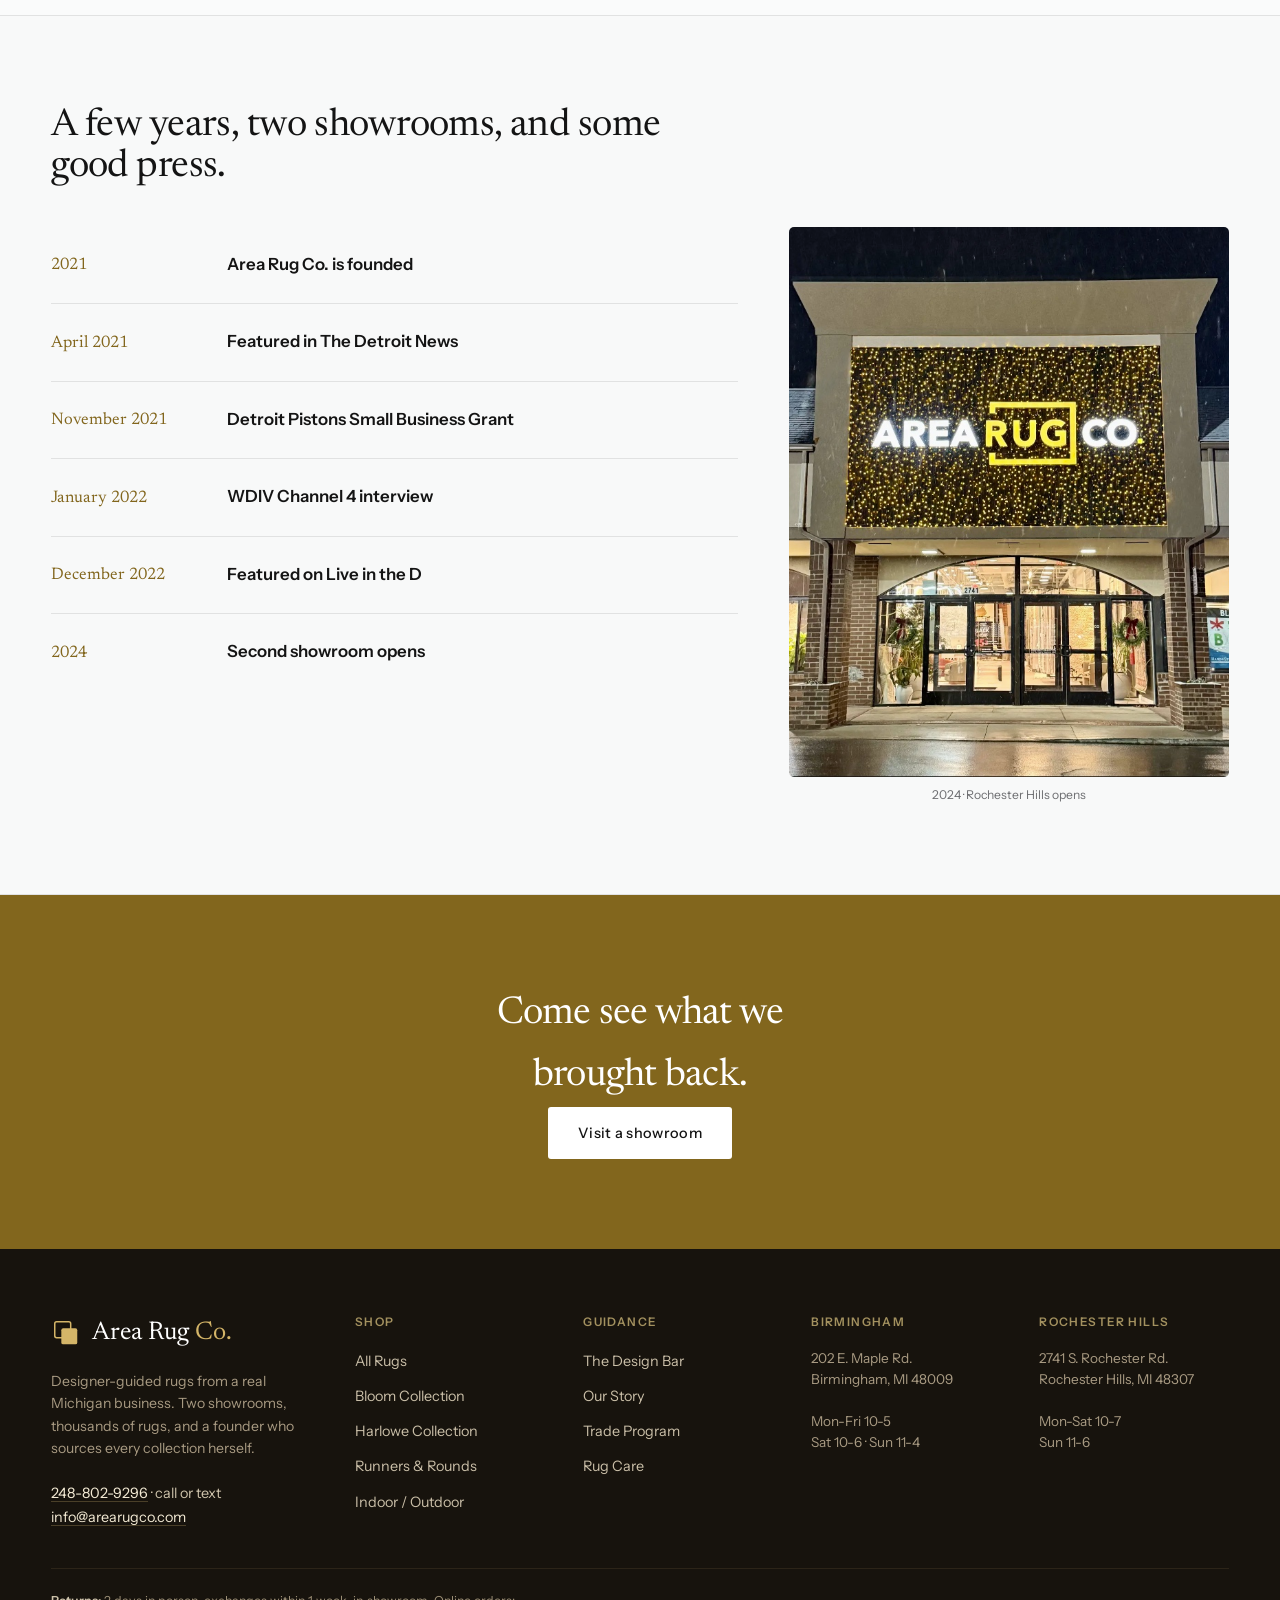
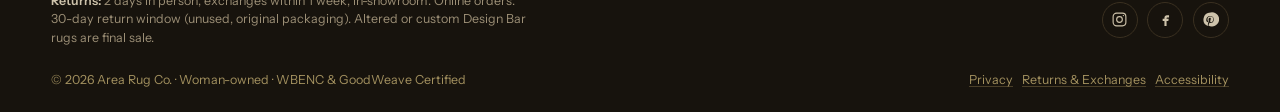
==== commit 2d212a41: "Final polish round: rebuild homepage category rows, product page trust/sizing content, About/Showroo" ====
--- a/about.html
+++ b/about.html
@@ -29,6 +29,7 @@
 .family-grid .gcell:hover img{ transform:scale(1.05); }
 @media (max-width:720px){ .family-grid{ grid-template-columns:repeat(2,1fr); } }
 .tl-section{ background:var(--paper); border-block:1px solid var(--rule); }
+.tl-section .sec-head h2{ max-width:30ch; }
 .timeline{ max-width:760px; }
 .tl-item{ display:grid; grid-template-columns:150px 1fr; gap:1.6rem; padding:1.5rem 0; border-top:1px solid var(--rule); }
 .tl-item:first-child{ border-top:0; }
@@ -95,6 +96,9 @@
       <span class="t">Sound off</span>
     </button>
   </div>
+  <div class="reveal" style="margin-top:clamp(1.6rem,3vw,2.2rem);">
+    <a href="product.html" class="btn btn-primary">Shop All Rugs</a>
+  </div>
 </section>
 
 <!-- ===================== STORY ===================== -->
@@ -112,10 +116,9 @@
 
 <!-- ===================== FAMILY / REAL LIFE PHOTO GRID ===================== -->
 <section class="sec wrap" style="padding-top:0;">
-  <div class="sec-head reveal">
-    <div>
+  <div class="sec-head reveal" style="justify-content:center;text-align:center;">
+    <div style="margin-inline:auto;">
       <h2 class="serif">Family, showroom, and everything between.</h2>
-      <p class="sub">A closer look at the people and the place behind Area Rug Co.</p>
     </div>
   </div>
   <div class="family-grid reveal">
@@ -123,6 +126,56 @@
     <div class="gcell"><img src="assets/img/daughter-bag.jpg" alt="A young shopper leaving the showroom with an Area Rug Co. bag" /></div>
     <div class="gcell"><img src="assets/img/storefront-rochester.jpg" alt="Area Rug Co. Rochester Hills showroom at night" /></div>
     <div class="gcell"><img src="assets/img/mother-daughter-entrance.jpg" alt="Tina Smart and her daughter at the showroom entrance" /></div>
+  </div>
+</section>
+
+<!-- ===================== CHECK OUT WHAT'S MOST POPULAR ===================== -->
+<section class="sec wrap" style="padding-top:0;">
+  <div class="sec-head reveal" style="justify-content:center;text-align:center;">
+    <div style="margin-inline:auto;">
+      <h2 class="serif">Check out what's most popular</h2>
+    </div>
+  </div>
+  <div class="prod-grid reveal">
+    <a class="card" href="product.html">
+      <div class="card-media">
+        <img src="assets/img/pdp-adoni-charcoal.jpg" alt="Adoni Charcoal rug texture and pile" style="width:100%;height:100%;object-fit:cover;" />
+        <span class="sample">Bestseller</span>
+        <span class="card-add">Add sample</span>
+      </div>
+      <div class="card-name">Adoni Charcoal</div>
+      <div class="card-meta">100% wool · hand-knotted</div>
+      <div class="card-price"><span class="now">from $110</span></div>
+    </a>
+    <a class="card" href="product.html">
+      <div class="card-media">
+        <img src="assets/img/styled-vignette.jpg" alt="Harlowe 54 rug texture, styled with pouf and side table" style="width:100%;height:100%;object-fit:cover;" />
+        <span class="card-add">Add sample</span>
+      </div>
+      <div class="card-name">Harlowe 54</div>
+      <div class="card-meta">Multiple sizes</div>
+      <div class="card-price"><span class="now">from $330</span><span class="was">$1,100</span><span class="save">Save 70%</span></div>
+    </a>
+    <a class="card" href="product.html">
+      <div class="card-media">
+        <img src="assets/img/rug-runners.jpg" alt="Abyss 22083-095 rolled rug texture" style="width:100%;height:100%;object-fit:cover;" />
+        <span class="sample">Performance</span>
+        <span class="card-add">Add sample</span>
+      </div>
+      <div class="card-name">Abyss 22083-095</div>
+      <div class="card-meta">Polypropylene · stain-resistant</div>
+      <div class="card-price"><span class="now">from $83</span></div>
+    </a>
+    <a class="card" href="product.html">
+      <div class="card-media">
+        <img src="assets/img/rug-bedroom.jpg" alt="Bloom Terra rug texture and pile" style="width:100%;height:100%;object-fit:cover;" />
+        <span class="sample">In stock</span>
+        <span class="card-add">Add sample</span>
+      </div>
+      <div class="card-name">Bloom Terra</div>
+      <div class="card-meta">Multiple sizes</div>
+      <div class="card-price"><span class="now">from $25</span></div>
+    </a>
   </div>
 </section>
 
@@ -132,12 +185,12 @@
     <div class="sec-head reveal"><div><h2 class="serif">A few years, two showrooms, and some good press.</h2></div></div>
     <div class="timeline-with-photo reveal">
       <div class="timeline">
-        <div class="tl-item"><div class="tl-date">2021</div><div class="tl-body"><h3>Area Rug Co. is founded</h3><p>The first showroom opens in Birmingham at 202 E. Maple Rd.</p></div></div>
-        <div class="tl-item"><div class="tl-date">April 2021</div><div class="tl-body"><h3>Featured in The Detroit News</h3><p>Early coverage of the new Birmingham rug showroom.</p></div></div>
-        <div class="tl-item"><div class="tl-date">November 2021</div><div class="tl-body"><h3>Detroit Pistons Small Business Grant</h3><p>Awarded a $10,000 grant supporting woman-owned Michigan businesses.</p></div></div>
-        <div class="tl-item"><div class="tl-date">January 2022</div><div class="tl-body"><h3>WDIV Channel 4 interview</h3><p>A local television feature on the business and its design approach.</p></div></div>
-        <div class="tl-item"><div class="tl-date">December 2022</div><div class="tl-body"><h3>Featured on Live in the D</h3><p>A segment introducing the showroom to a wider Detroit audience.</p></div></div>
-        <div class="tl-item"><div class="tl-date">2024</div><div class="tl-body"><h3>Second showroom opens</h3><p>Rochester Hills opens at 2741 S. Rochester Rd., doubling the floor space.</p></div></div>
+        <div class="tl-item"><div class="tl-date">2021</div><div class="tl-body"><h3>Area Rug Co. is founded</h3></div></div>
+        <div class="tl-item"><div class="tl-date">April 2021</div><div class="tl-body"><h3>Featured in The Detroit News</h3></div></div>
+        <div class="tl-item"><div class="tl-date">November 2021</div><div class="tl-body"><h3>Detroit Pistons Small Business Grant</h3></div></div>
+        <div class="tl-item"><div class="tl-date">January 2022</div><div class="tl-body"><h3>WDIV Channel 4 interview</h3></div></div>
+        <div class="tl-item"><div class="tl-date">December 2022</div><div class="tl-body"><h3>Featured on Live in the D</h3></div></div>
+        <div class="tl-item"><div class="tl-date">2024</div><div class="tl-body"><h3>Second showroom opens</h3></div></div>
       </div>
       <div class="tl-photos">
         <div>
@@ -153,7 +206,6 @@
 <section class="about-cta">
   <div class="wrap sec">
     <h2 class="reveal">Come see what we brought back.</h2>
-    <p class="reveal">Two Michigan showrooms, open most days. Walk in and unroll anything.</p>
     <a href="showrooms.html" class="btn btn-onphoto reveal">Visit a showroom</a>
   </div>
 </section>
--- a/assets/site.css
+++ b/assets/site.css
@@ -323,8 +323,9 @@
 /* filled cart */
 .cart-items{ flex:1; overflow-y:auto; padding:1rem var(--gut); display:flex; flex-direction:column; gap:1rem; }
 .cart-line{ display:grid; grid-template-columns:64px 1fr auto; gap:.9rem; align-items:center; }
-.cart-line .thumb{ width:64px; height:64px; border-radius:4px; background:var(--accent-tint); display:flex; align-items:center; justify-content:center; }
+.cart-line .thumb{ width:64px; height:64px; border-radius:4px; background:var(--accent-tint); display:flex; align-items:center; justify-content:center; overflow:hidden; }
 .cart-line .thumb svg{ width:24px; height:24px; stroke:var(--accent); stroke-width:1.3; fill:none; opacity:.7; }
+.cart-line .thumb img{ width:100%; height:100%; object-fit:cover; }
 .cart-line .nm{ font-size:.9rem; font-weight:500; }
 .cart-line .mt{ font-size:.78rem; color:var(--ink-55); margin-top:.15rem; }
 .cart-line .rm{ font-size:.74rem; color:var(--ink-55); margin-top:.35rem; box-shadow:inset 0 -1px 0 var(--rule-2); }
@@ -335,13 +336,19 @@
 .cart-foot .sub-row b{ font-weight:600; }
 .cart-foot .ship-note{ font-size:.78rem; color:var(--ink-55); margin-bottom:1rem; }
 .cart-foot .btn{ width:100%; }
+.cart-foot .cart-promise{ font-size:.85rem; font-weight:600; color:var(--accent); margin-bottom:.8rem; }
 .cart-foot .returns-mini{ font-size:.72rem; color:var(--ink-55); margin-top:.8rem; line-height:1.5; text-align:center; }
+.checkout-trust{ margin-top:1rem; text-align:center; }
+.checkout-trust .lock-line{ display:flex; align-items:center; justify-content:center; gap:.4rem; font-size:.76rem; color:var(--ink-55); font-weight:500; }
+.checkout-trust .lock-line svg{ width:13px; height:13px; stroke:var(--ink-55); stroke-width:1.6; fill:none; }
+.pay-badges{ display:flex; justify-content:center; gap:.4rem; margin-top:.6rem; flex-wrap:wrap; }
+.pay-badge{ font-size:.62rem; font-weight:700; letter-spacing:.03em; color:var(--ink-70); border:1px solid var(--rule-2); border-radius:3px; padding:.28rem .5rem; background:#fff; }
 .qty-stepper{ display:inline-flex; align-items:center; gap:.55rem; margin-top:.5rem; border:1px solid var(--rule-2); border-radius:99px; padding:.15rem .3rem; }
 .qty-btn{ width:22px; height:22px; display:flex; align-items:center; justify-content:center; font-size:1rem; line-height:1; border-radius:99px; color:var(--ink-70); }
 .qty-btn:hover{ background:var(--accent-tint); color:var(--accent); }
 .qty-val{ font-size:.85rem; font-weight:600; min-width:12px; text-align:center; }
 .cart-upsell{ border-top:1px solid var(--rule); padding:1rem var(--gut); }
-.cart-upsell-head{ font-size:.72rem; letter-spacing:.1em; text-transform:uppercase; color:var(--ink-55); margin-bottom:.8rem; }
+.cart-upsell-head{ font-size:.72rem; letter-spacing:.1em; text-transform:uppercase; color:var(--ink-55); font-weight:700; margin-bottom:.8rem; }
 .upsell-item{ display:grid; grid-template-columns:48px 1fr auto; gap:.7rem; align-items:center; }
 .upsell-item .thumb-sm{ width:48px; height:48px; border-radius:4px; background:var(--accent-tint); display:flex; align-items:center; justify-content:center; flex-shrink:0; }
 .upsell-item .thumb-sm svg{ width:20px; height:20px; stroke:var(--accent); stroke-width:1.4; fill:none; }
@@ -418,6 +425,13 @@
 .room-ctx-cell:hover img{ transform:scale(1.04); }
 .room-ctx-cell .rc-label{ position:absolute; left:.7rem; bottom:.7rem; background:rgba(255,255,255,.92); color:var(--ink); font-size:.7rem; font-weight:600; padding:.32rem .6rem; border-radius:99px; }
 
+@media (max-width:640px){
+  .room-ctx-grid{ grid-template-columns:repeat(2,1fr); gap:.8rem 1.1rem; }
+  .room-ctx-cell{ aspect-ratio:auto; background:none; }
+  .room-ctx-cell img{ display:block; width:100%; height:auto; aspect-ratio:4/3; border-radius:5px; }
+  .room-ctx-cell .rc-label{ position:static; display:block; width:100%; background:none; font-size:.82rem; font-weight:600; padding:.55rem 0 0; border-radius:0; text-align:left; }
+}
+
 /* ============================================================
    Why You'll Enjoy These Rugs (visual-first, minimal copy)
    ============================================================ */
@@ -427,6 +441,18 @@
 .enjoy-media img{ width:100%; height:100%; object-fit:cover; }
 .enjoy-card h3{ font-family:var(--serif); font-weight:500; font-size:1.15rem; margin-top:1rem; }
 .enjoy-card p{ font-size:.85rem; color:var(--ink-55); margin-top:.3rem; line-height:1.5; }
+
+/* ============================================================
+   Homepage: Shop by Room (grid of room-category tiles)
+   ============================================================ */
+.sbr-grid{ display:grid; grid-template-columns:repeat(3,1fr); gap:clamp(.8rem,1.6vw,1.3rem); }
+.sbr-tile{ position:relative; aspect-ratio:16/15; border-radius:6px; overflow:hidden; background:var(--panel); display:block; }
+.sbr-tile img{ width:100%; height:100%; object-fit:cover; transition:transform .5s var(--ease); }
+.sbr-tile:hover img{ transform:scale(1.045); }
+.sbr-tile .sbr-scrim{ position:absolute; inset:0; background:linear-gradient(0deg, rgba(20,16,9,.66) 0%, rgba(20,16,9,0) 55%); }
+.sbr-tile .sbr-label{ position:absolute; left:1rem; bottom:.9rem; color:#fff; font-family:var(--serif); font-weight:500; font-size:1.15rem; letter-spacing:-.01em; }
+@media (max-width:1000px){ .sbr-grid{ grid-template-columns:repeat(2,1fr); } }
+@media (max-width:600px){ .sbr-grid{ grid-template-columns:1fr 1fr; } .sbr-tile{ aspect-ratio:4/3; } }
 
 /* ============================================================
    Homepage: showroom section (editorial / stacked pattern)
@@ -444,7 +470,7 @@
 .se-copy .num{ font-family:var(--serif); font-size:.85rem; color:var(--gold-light); }
 .se-copy h3{ font-family:var(--serif); font-weight:500; font-size:clamp(1.5rem,2.4vw,2rem); margin-top:.5rem; letter-spacing:-.015em; }
 .se-copy p{ color:var(--ink-70); font-size:1.02rem; line-height:1.65; margin-top:.9rem; max-width:38ch; }
-.se-copy .loc-mini{ margin-top:1.3rem; font-size:.88rem; color:var(--ink-55); padding-top:1.1rem; border-top:1px solid var(--rule); max-width:34ch; }
+.se-copy .loc-mini{ margin-top:1.3rem; font-size:1.05rem; color:var(--ink-55); padding-top:1.1rem; border-top:1px solid var(--rule); max-width:34ch; }
 .se-copy .loc-mini b{ color:var(--ink); font-weight:600; display:block; margin-bottom:.2rem; }
 .se-cta{ margin-top:clamp(1.5rem,3vw,2.5rem); text-align:center; }
 @media (max-width:1000px){
@@ -459,21 +485,18 @@
 .recog-head{ text-align:center; max-width:56ch; margin-inline:auto; }
 .recog-head h2{ font-family:var(--serif); font-weight:400; font-size:clamp(1.9rem,3vw,2.5rem); letter-spacing:-.02em; }
 .recog-head p{ color:var(--ink-55); font-size:.95rem; margin-top:.6rem; }
-.recog-grid{ display:grid; grid-template-columns:1.2fr .8fr; gap:clamp(1.2rem,3vw,2rem); margin-top:clamp(2rem,4vw,2.8rem); align-items:center; }
+.recog-grid{ display:grid; grid-template-columns:1fr 1fr; gap:clamp(1.2rem,3vw,2rem); margin-top:clamp(2rem,4vw,2.8rem); align-items:center; }
 .recog-video{ position:relative; border-radius:6px; overflow:hidden; background:#1c160d; aspect-ratio:16/9; width:100%; min-width:0; align-self:center; }
 .recog-video iframe{ position:absolute; inset:0; width:100%; height:100%; border:0; pointer-events:none; }
 .recog-video .v-unmute{ z-index:3; }
 .recog-video .yt-cover{ position:absolute; inset:0; z-index:2; cursor:pointer; background:transparent; }
-.recog-side{ display:flex; flex-direction:column; gap:clamp(.8rem,1.6vw,1.2rem); }
-.recog-badges{ display:flex; flex-wrap:wrap; gap:.6rem; }
-.recog-media-row{ display:grid; grid-template-columns:1fr 1fr; gap:clamp(.6rem,1.2vw,1rem); flex:1; }
-.recog-photo{ border-radius:5px; overflow:hidden; background:var(--panel); min-height:110px; }
-.recog-photo img{ width:100%; height:100%; object-fit:cover; }
 @media (max-width:1000px){ .recog-grid{ grid-template-columns:1fr; } }
 
 /* ============================================================
    Showrooms: visit steps with image
    ============================================================ */
+.visit-section .sec-head h2{ white-space:nowrap; }
+@media (max-width:900px){ .visit-section .sec-head h2{ white-space:normal; } }
 .visit-step .visit-media{ width:100%; aspect-ratio:1/1; border-radius:6px; overflow:hidden; background:var(--panel); margin-bottom:.9rem; }
 .visit-step .visit-media img{ width:100%; height:100%; object-fit:cover; }
 .visit-step .visit-icon{ position:relative; margin-top:-38px; margin-inline:auto; background:var(--bg); box-shadow:0 0 0 4px var(--bg); }
@@ -482,13 +505,14 @@
   .visit-step .visit-icon{ margin-top:0; grid-row:2; }
   .visit-step h3{ grid-row:2; }
   .visit-step .visit-num{ grid-row:2; }
+  .visit-step:nth-child(4) .visit-media img{ object-position:center 15%; }
 }
 
 /* ============================================================
    Showrooms: two-showroom gallery pattern (editorial, large-format)
    ============================================================ */
 .showroom-gallery{}
-.sg-head{ max-width:60ch; }
+.sg-head{ max-width:60ch; margin-inline:auto; text-align:center; }
 .sg-head h2{ font-family:var(--serif); font-weight:400; font-size:var(--fs-heading); letter-spacing:-.015em; }
 .sg-head p{ color:var(--ink-55); font-size:.95rem; margin-top:.6rem; }
 .sg-feature{ position:relative; border-radius:6px; overflow:hidden; aspect-ratio:4/3; margin-top:clamp(1.6rem,3vw,2.4rem); background:var(--panel); }
@@ -500,7 +524,7 @@
 .sg-strip-cell{ border-radius:5px; overflow:hidden; aspect-ratio:1/1; background:var(--panel); }
 .sg-strip-cell img{ width:100%; height:100%; object-fit:cover; }
 .sg-info-row{ display:flex; justify-content:space-between; align-items:flex-end; margin-top:clamp(1.5rem,3vw,2.2rem); gap:1.5rem; flex-wrap:wrap; }
-.sg-info{ font-size:.9rem; color:var(--ink-70); }
+.sg-info{ font-size:1.08rem; line-height:1.6; color:var(--ink-70); }
 .sg-info b{ color:var(--ink); }
 
 /* ============================================================
